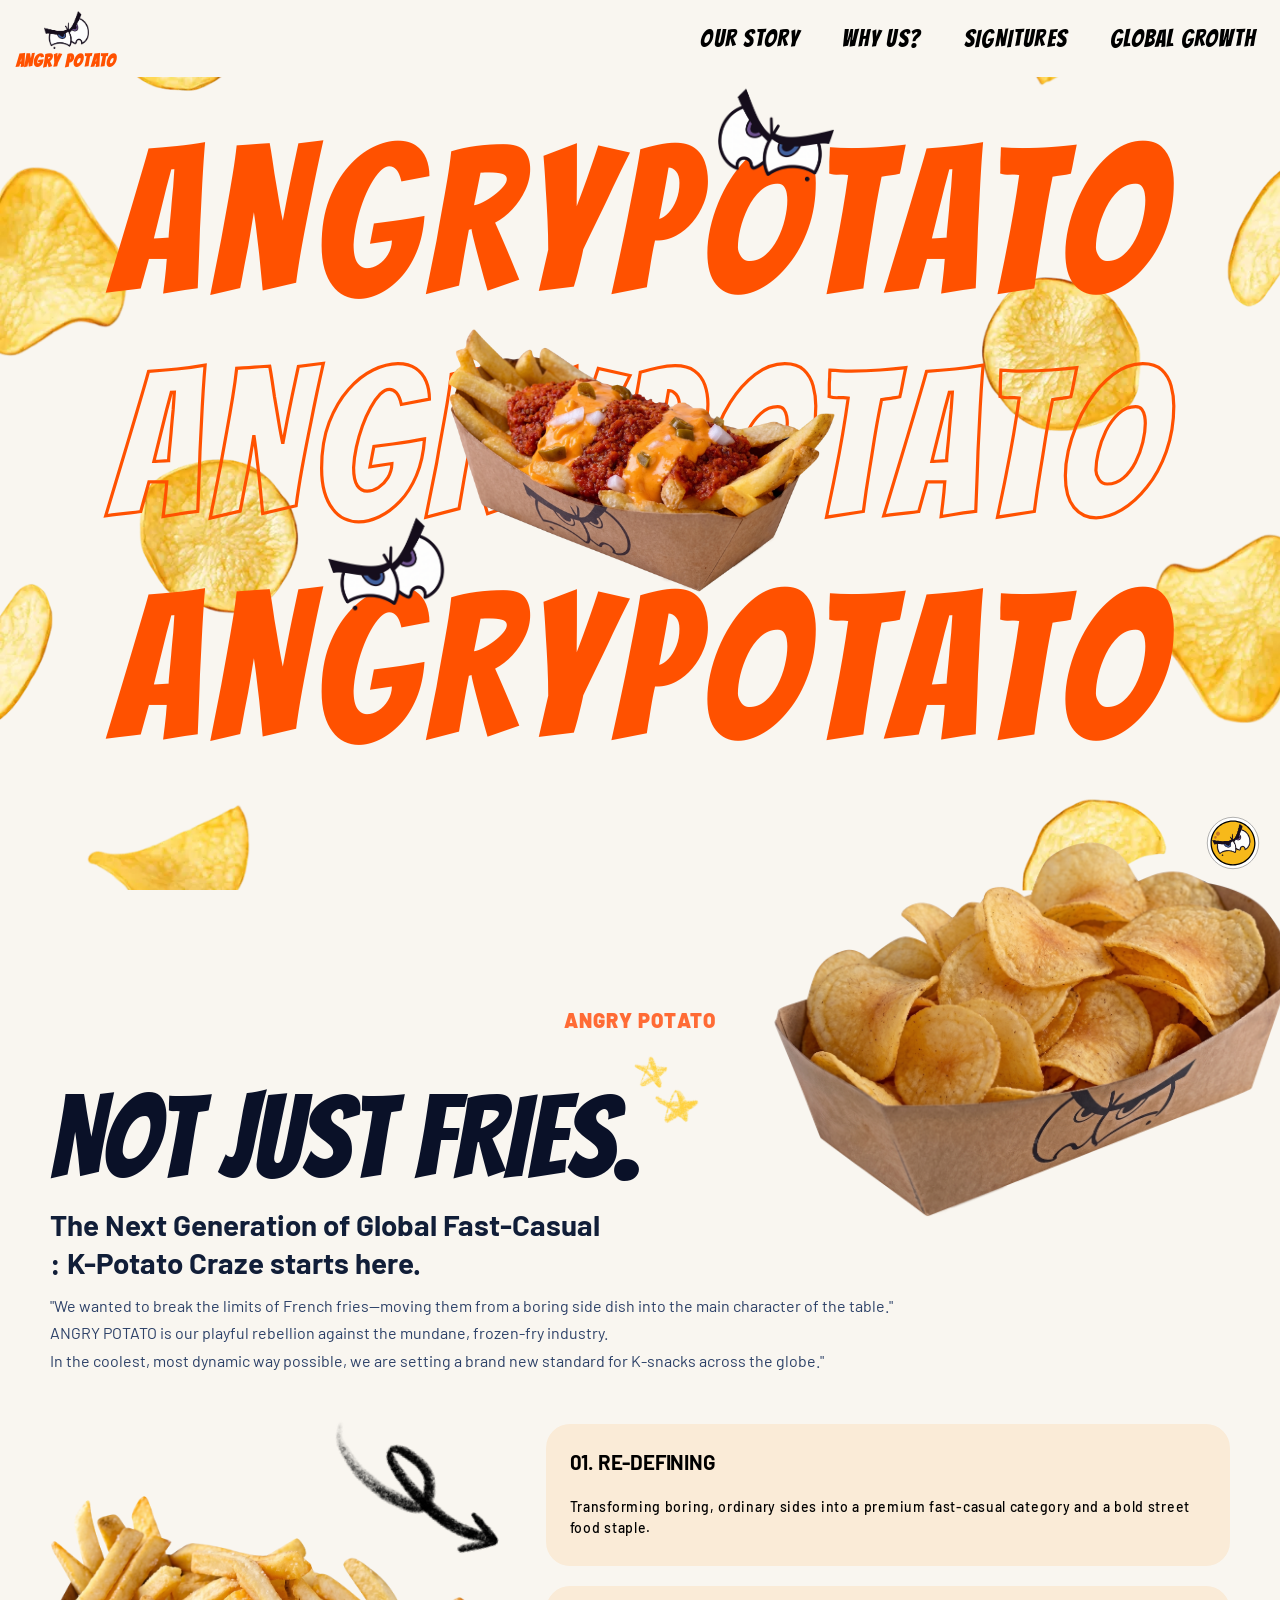
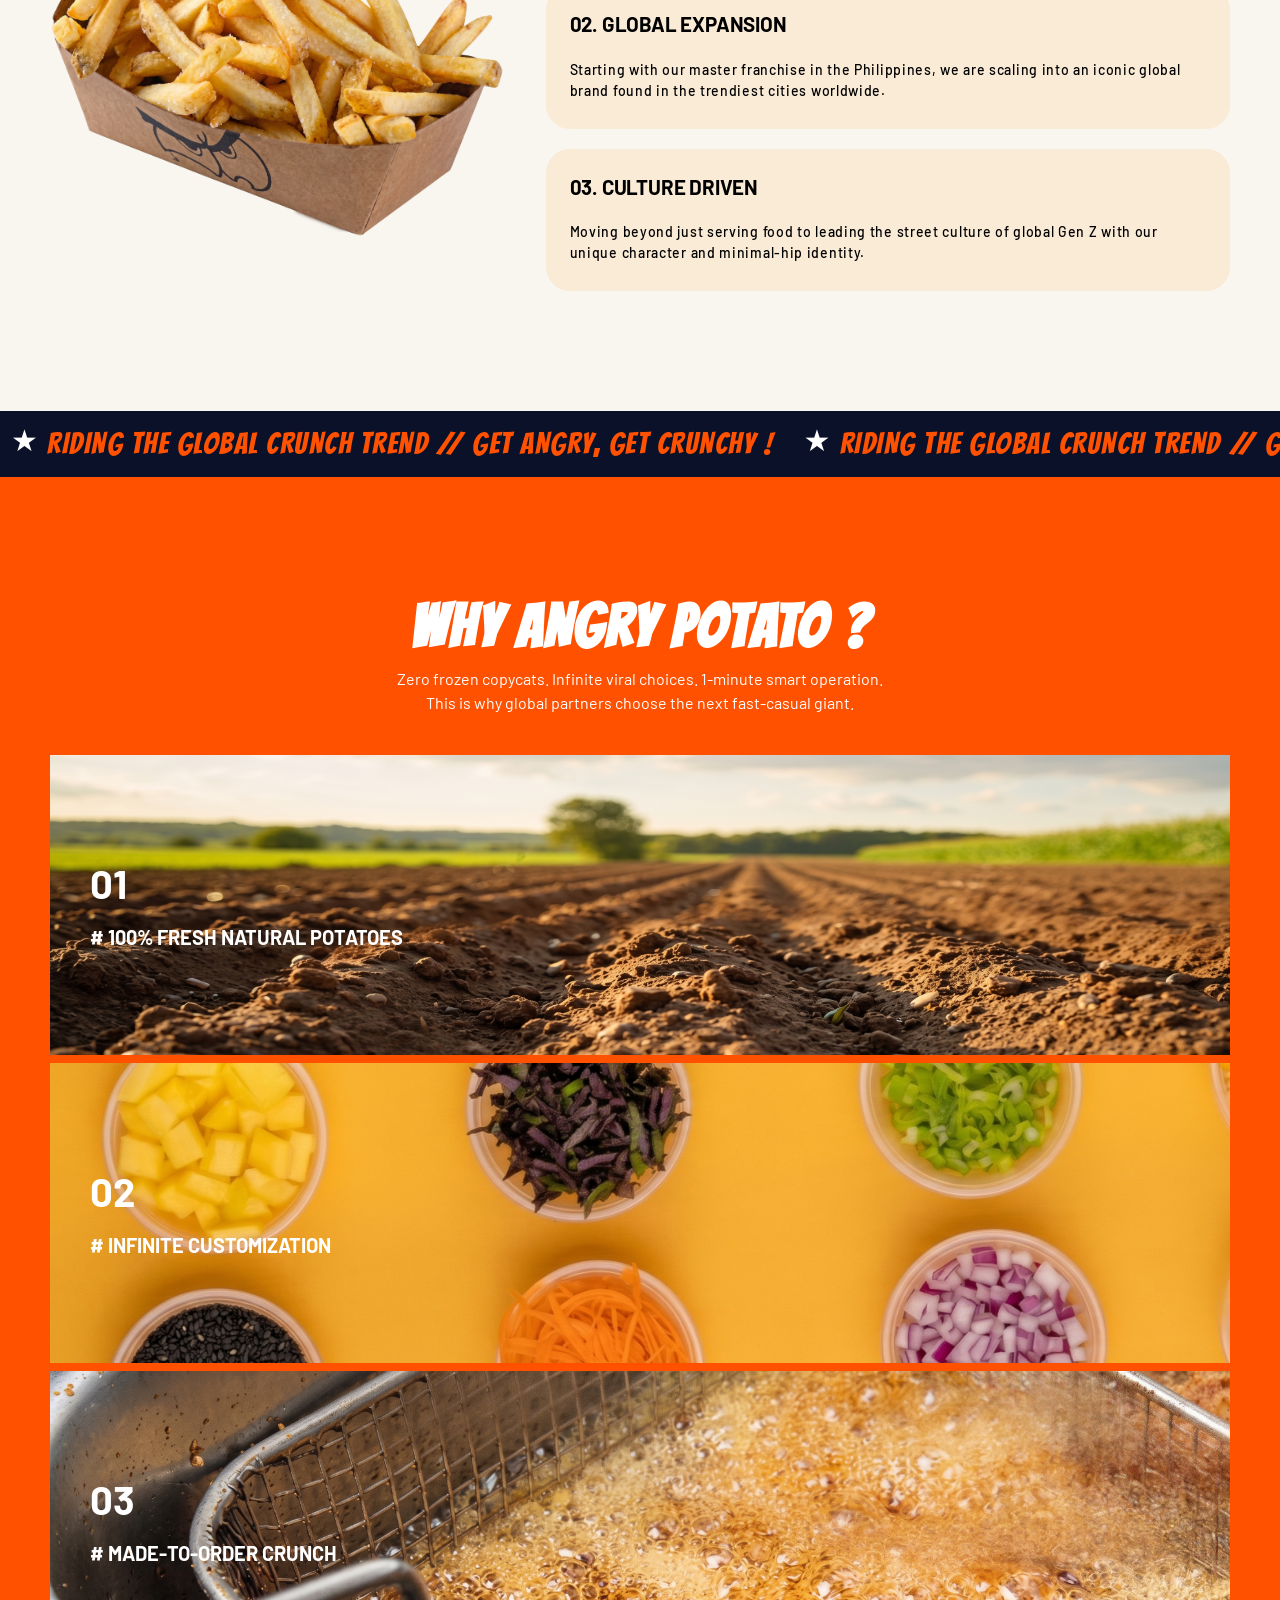
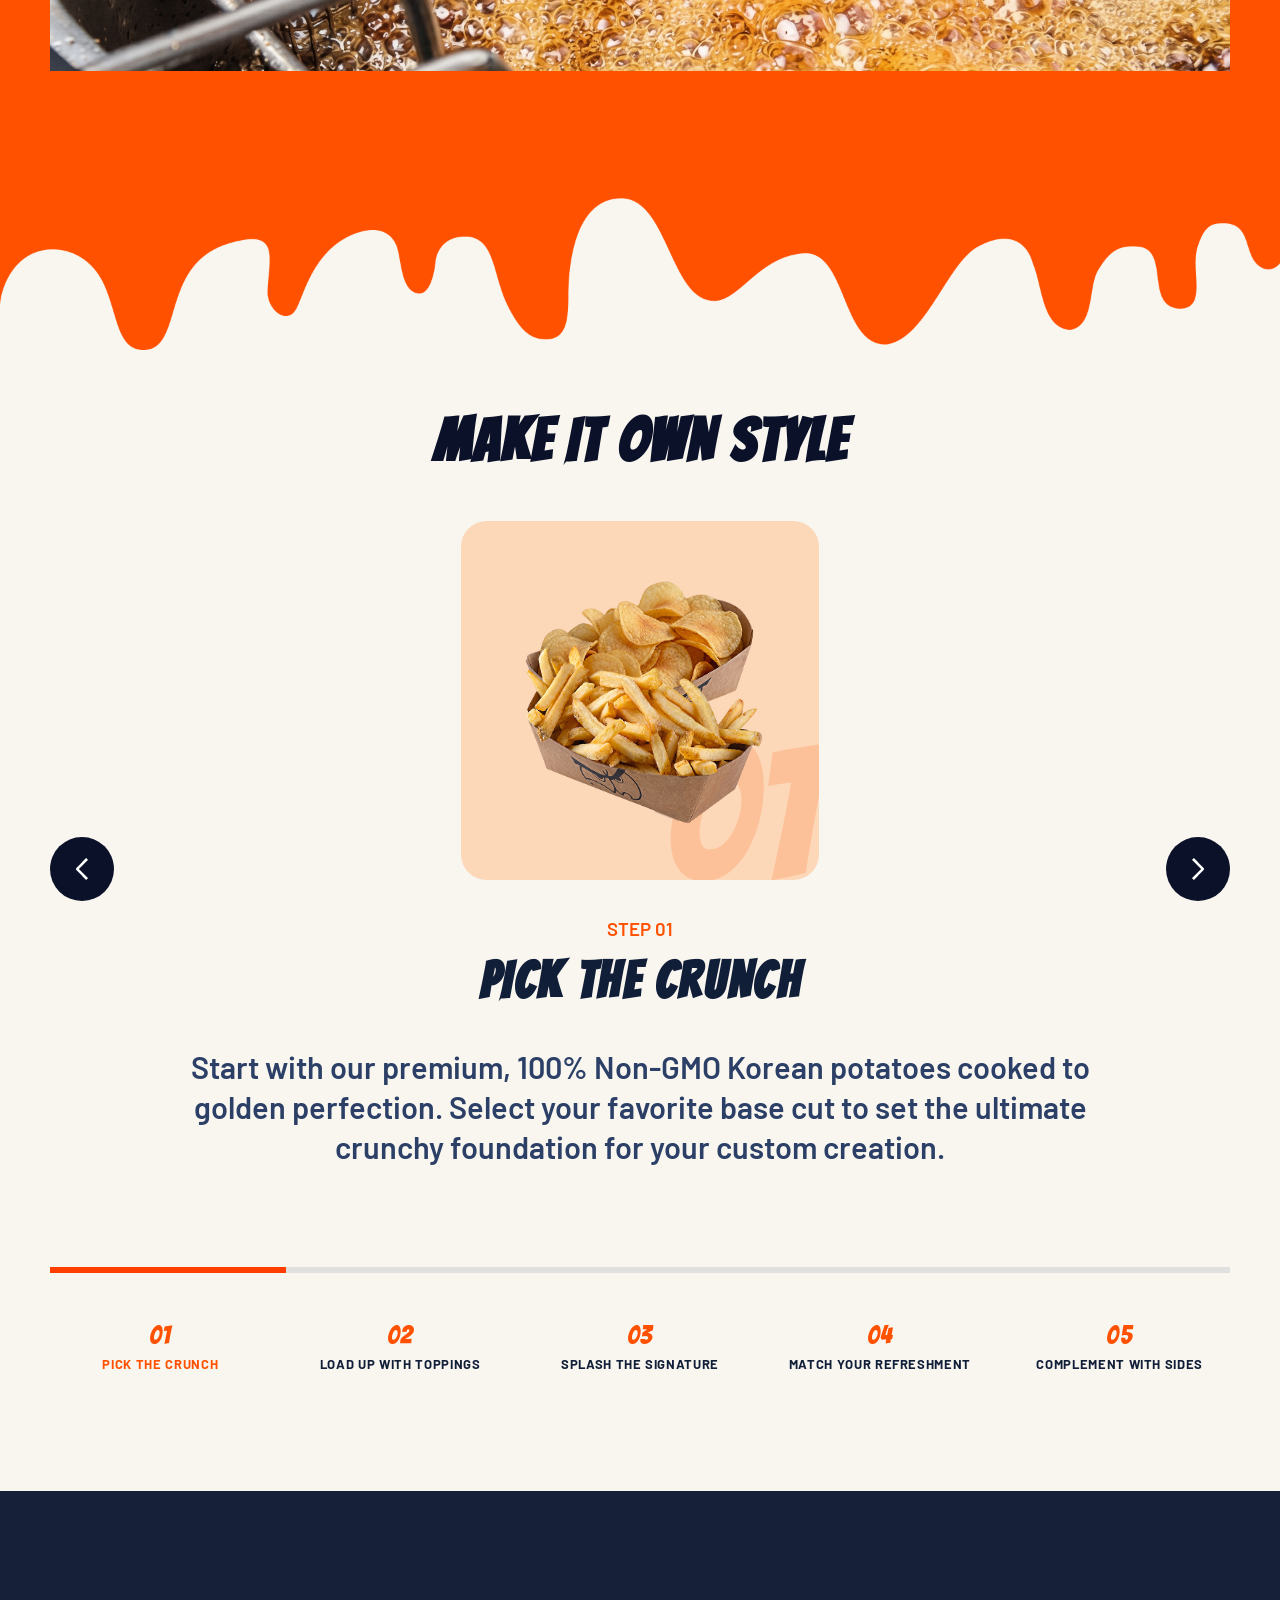
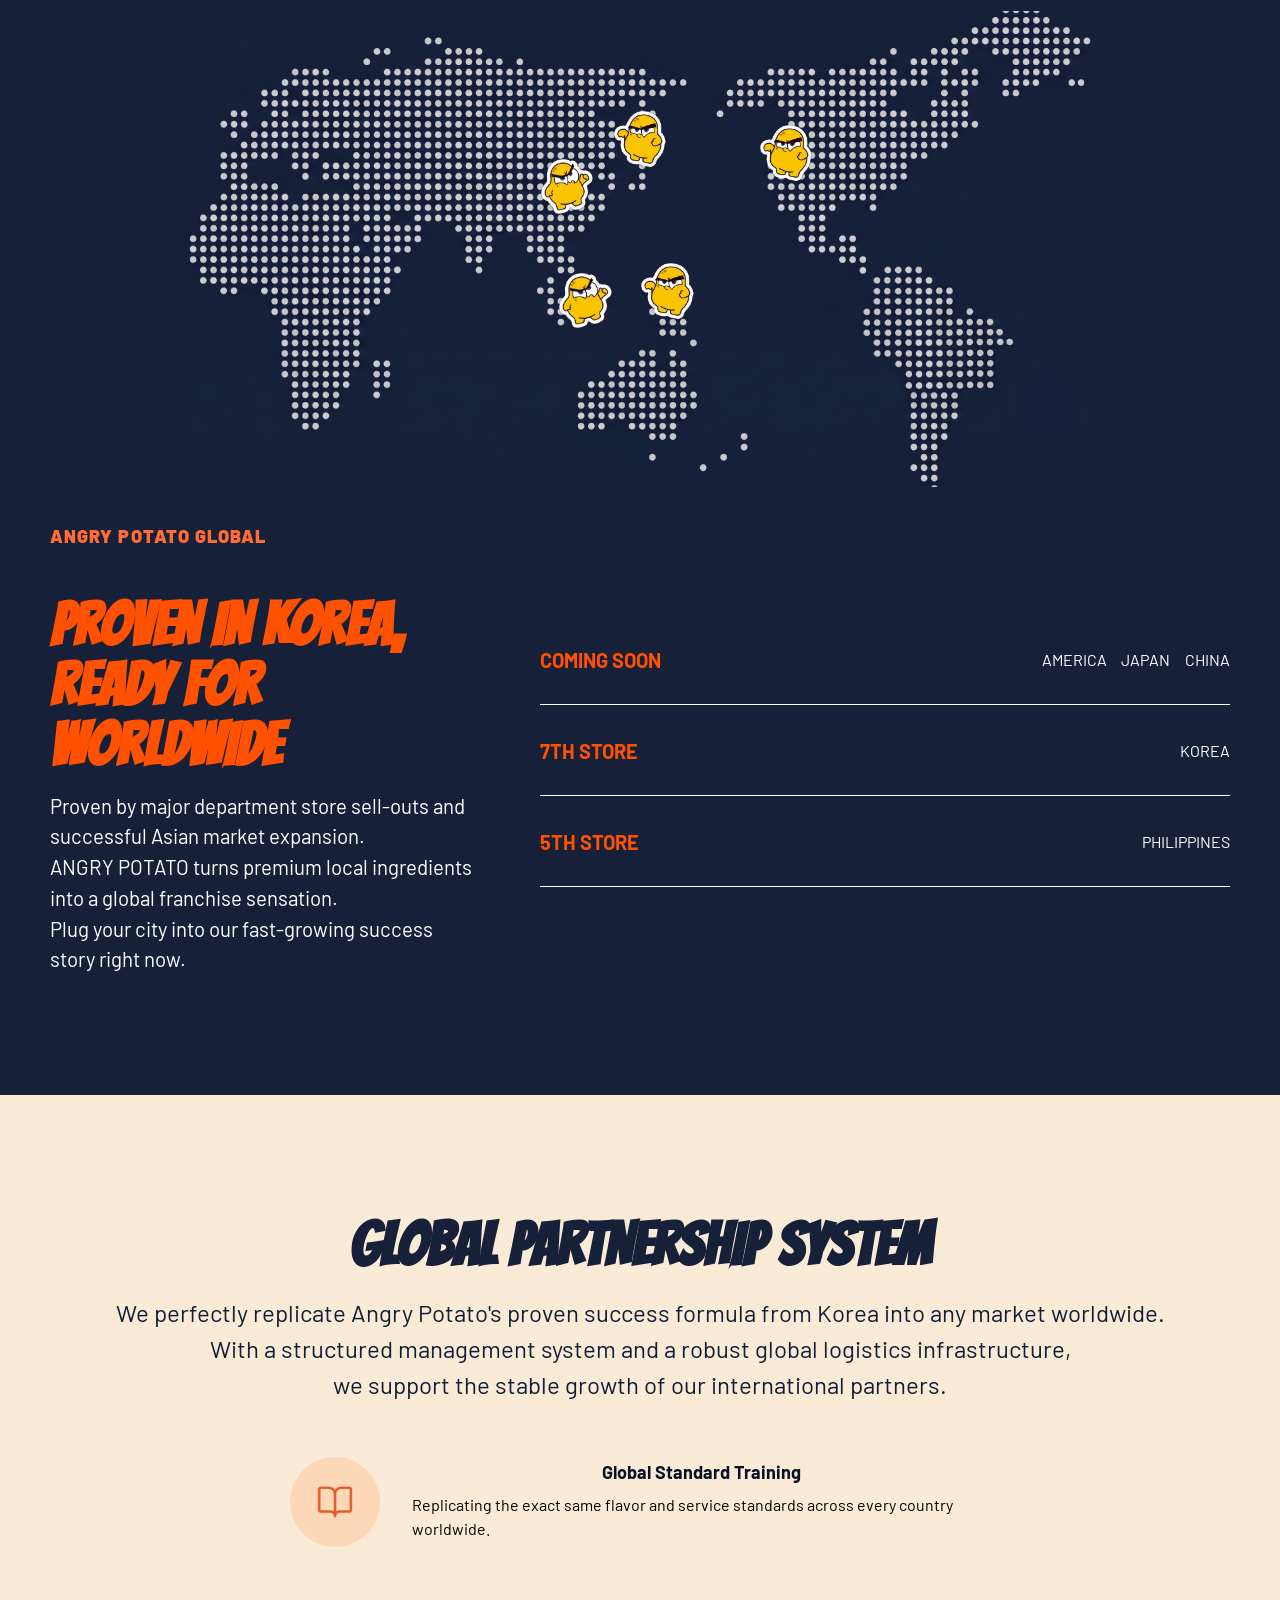
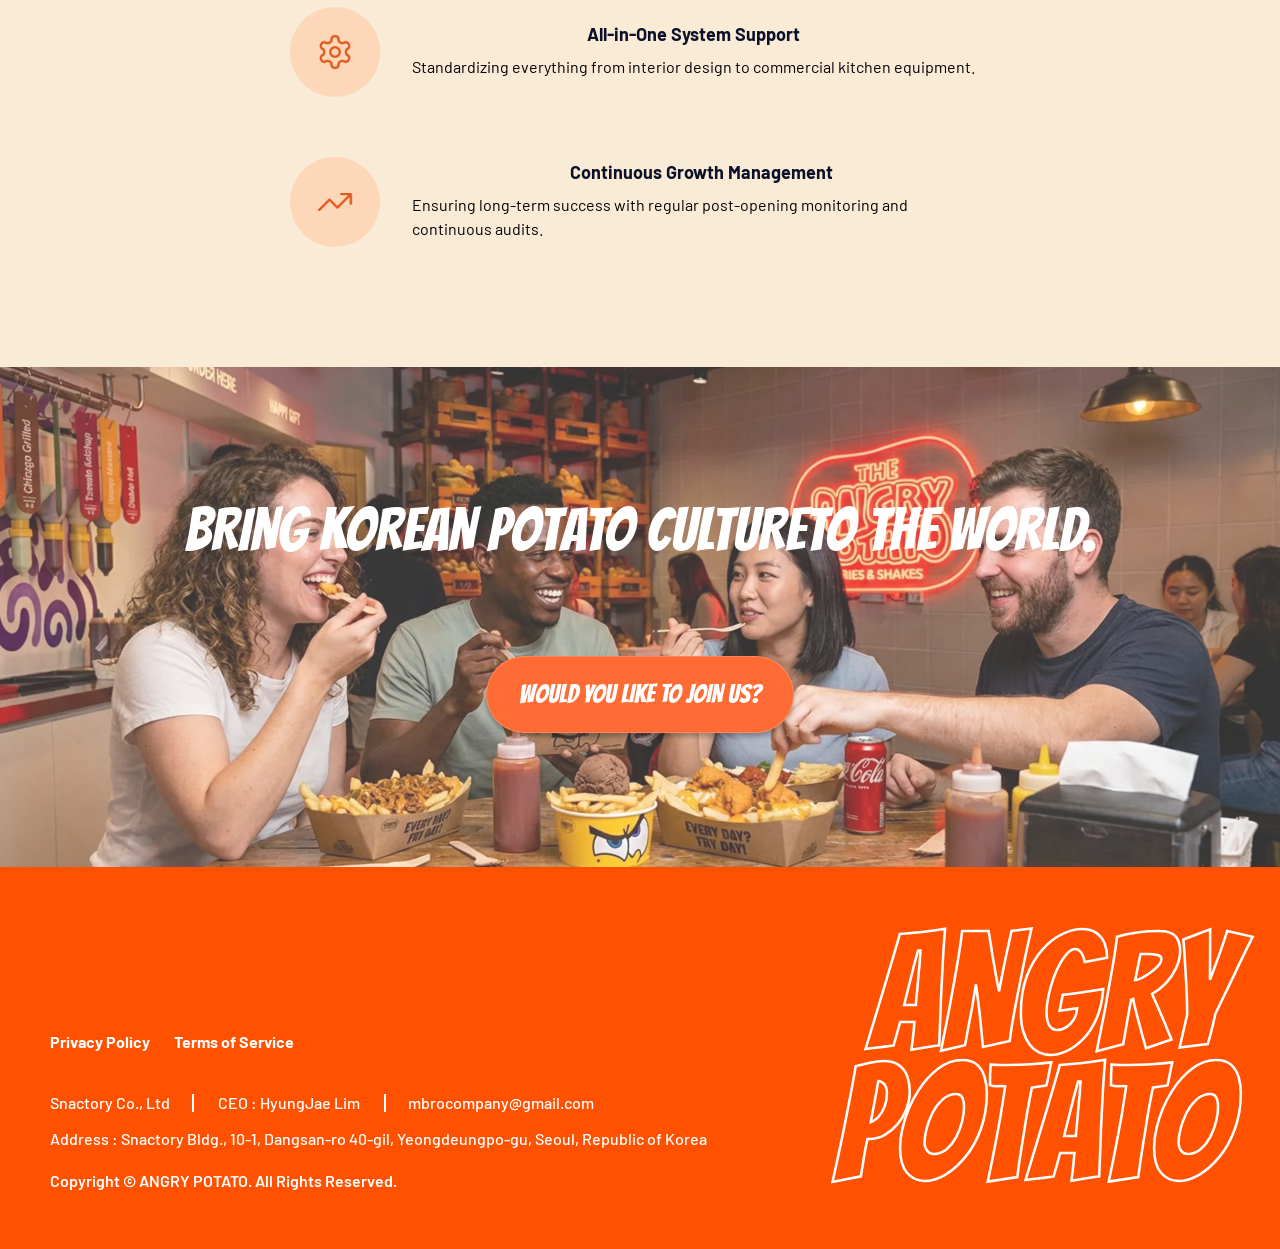
==== angrypotato/index.html @ 1f15897f "Add files via upload" ====
<!DOCTYPE html>
<html lang="ko">
<head>
    <meta charset="UTF-8">
    <meta name="viewport" content="width=device-width, initial-scale=1.0">
    <title>angry potato </title>

    <link rel="stylesheet" href="../css/default.css">

    <link rel="preconnect" href="https://fonts.googleapis.com">
    <link rel="preconnect" href="https://fonts.gstatic.com" crossorigin>
    <link href="https://fonts.googleapis.com/css2?family=Bangers&family=Jost:ital,wght@0,100..900;1,100..900&display=swap" rel="stylesheet">
    <link href="https://fonts.googleapis.com/css2?family=Bangers&family=Barlow:ital,wght@0,100;0,200;0,300;0,400;0,500;0,600;0,700;0,800;0,900;1,100;1,200;1,300;1,400;1,500;1,600;1,700;1,800;1,900&family=Jost:ital,wght@0,900;1,900&display=swap" rel="stylesheet">

    <link rel="stylesheet" href="https://cdn.jsdelivr.net/npm/swiper@11/swiper-bundle.min.css"
/>

    <link rel="stylesheet" href="css/main.css">
</head>

<script src="https://cdn.jsdelivr.net/npm/swiper@11/swiper-bundle.min.js"></script>

<body>
    <div id="wrap">
        <!-- header -->
        <header>
            <div class="h-in">
                <h1 class="logo">
                    <a href="index.html">
                        <img src="img/logo02.png" alt="">
                        <span class="logo-txt">ANGRY POTATO</span>
                    </a>
                </h1>
                <ul class="gnb-menu">
                    <li class="active"><a href="#story">OUR STORY</a></li>
                    <li class="active"><a href="#corevalue">WHY US?</a></li>
                    <li class="active"><a href="#signature">SIGNITURES</a></li>
                    <li class="active"><a href="#global">GLOBAL GROWTH</a></li>
                </ul>
            </div>
        </header>

        <main>
            <nav class="mo-nav">
                <ul class="menu-wrap">
                    <li class="active"><a href="#story">OUR STORY</a></li>
                    <li class="active"><a href="#corevalue">WHY US?</a></li>
                    <li class="active"><a href="#signature">SIGNATURES</a></li>
                    <li class="active"><a href="#global">GLOBAL GROWTH</a></li>
                </ul>
            </nav> 
            
           <div class="sec-wrap">
                <!-- hero-sec -->
                <section class="hero-sec">
                    <div class="inner">
                        <div class="hero-txt">
                            <p>ANGRY<br class="mo-br">POTATO</p>
                            <p class="outline">ANGRY<br class="mo-br">POTATO</p>
                            <p>ANGRY<br class="mo-br">POTATO</p>
                            <img class="hero-img" src="img/hero-img.png" alt="">
                            <img class="caractor01" src="img/logo02.png" alt="">
                            <img class="caractor02" src="img/logo02.png" alt="">
                        </div>                
                        <img class="brand-chips" src="img/brandsec-chips.png" alt="">
                    </div>
                    <img class="hero-bg01" src="img/hero_bg01.png.webp" alt="">
                    <img class="hero-bg02" src="img/hero_bg01.png.webp" alt="">
                </section>

                <!-- brand-sec -->
                <section class="brand-sec" id="story">
                    <div class="inner">
                        <span class="brand-label">ANGRY POTATO</span>
                        <div class="brand-wrap">
                            <!-- 왼쪽 콘텐츠 -->
                            <div class="brand-content">
                                <div class="tit-content">
                                    <h2 class="brand-title">
                                    NOT JUST FRIES.
                                    </h2>
                                    <img class="brand-star" src="img/sticker_star.webp" alt="">
                                </div>
                                <p class="brand-sub-title">
                                    The Next Generation of Global Fast-Casual<br>: K-Potato Craze starts here.
                                </p>
                                <p class="brand-desc">
                                    "We wanted to break the limits of French fries—moving them from a boring side dish into the main character of the table."<br>ANGRY POTATO is our playful rebellion against the mundane, frozen-fry industry.<br>In the coolest, most dynamic way possible, we are setting a brand new standard for K-snacks across the globe."
                                </p>
                            </div>
                            <!-- 오른쪽 콘텐츠 -->
                            <ul class="brand-list">
                                <li class="brand-item">
                                    <h3>01. RE-DEFINING</h3>
                                    <p>
                                        Transforming boring, ordinary sides into a premium fast-casual category and a bold street food staple.
                                    </p>
                                </li>
                                <li class="brand-item">
                                    <h3>02. GLOBAL EXPANSION</h3>
                                    <p>
                                        Starting with our master franchise in the Philippines, we are scaling into an iconic global brand found in the trendiest cities worldwide.
                                    </p>
                                </li>
                                <li class="brand-item">
                                    <h3>03. CULTURE DRIVEN</h3>
                                    <p>
                                        Moving beyond just serving food to leading the street culture of global Gen Z with our unique character and minimal-hip identity.
                                    </p>
                                </li>
                            </ul>
                            <img class="brand-fries" src="img/brandsec-fries.png" alt="">
                        </div>
                        <img class="brand-arrow" src="img/sticker_arrow.webp" alt="">
                    </div>
                </section>
            </div>

            <!-- rolling-banner -->
            <div class="rolling-banner">
                        <div class="rolling-track">
                            <div class="rolling-item">
                                <div>
                                    <span class="star-icon">★</span>
                                    <span>RIDING THE GLOBAL CRUNCH TREND</span>
                                    <span>//</span>
                                    <span>GET ANGRY, GET CRUNCHY !</span>
                                </div>
                                <div>
                                    <span class="star-icon">★</span>
                                    <span>RIDING THE GLOBAL CRUNCH TREND</span>
                                    <span>//</span>
                                    <span>GET ANGRY, GET CRUNCHY !</span>
                                </div>
                                <div>
                                    <span class="star-icon">★</span>
                                    <span>RIDING THE GLOBAL CRUNCH TREND</span>
                                    <span>//</span>
                                    <span>GET ANGRY, GET CRUNCHY !</span>
                                </div>
                            </div>
                            <div class="rolling-item">
                                <div>
                                    <span class="star-icon">★</span>
                                    <span>RIDING THE GLOBAL CRUNCH TREND</span>
                                    <span>//</span>
                                    <span>GET ANGRY, GET CRUNCHY !</span>
                                </div>
                                <div>
                                    <span class="star-icon">★</span>
                                    <span>RIDING THE GLOBAL CRUNCH TREND</span>
                                    <span>//</span>
                                    <span>GET ANGRY, GET CRUNCHY !</span>
                                </div>
                                <div>
                                    <span class="star-icon">★</span>
                                    <span>RIDING THE GLOBAL CRUNCH TREND</span>
                                    <span>//</span>
                                    <span>GET ANGRY, GET CRUNCHY !</span>
                                </div>
                            </div>
                        </div>
            </div>
            
            <!-- corevalue-sec -->
            <section class="corevalue-sec" id="corevalue">
                <div class="inner">
                    <div class="heading">
                        <h2>WHY ANGRY POTATO ?</h2>
                        <p>
                            Zero frozen copycats. Infinite viral choices. 1-minute smart operation.<br>This is why global partners choose the next fast-casual giant.
                        </p>
                    </div>
                    <div class="corevalue-list">
                        <div class="corevalue-content">
                            <div class="card-tit">
                                <strong>01</strong>
                                <h3># 100% FRESH NATURAL POTATOES</h3>
                            </div>
                            <div class="card-in">
                                <p>
                                    100% premium, fresh Korean potatoes from trusted farms.<br>Strict contract farming system ensures stable global logistics.<br>Unmatched natural quality that factory-made frozen fries can never replicate.
                                </p>
                            </div>
                        </div>
                        <div class="corevalue-content">
                            <div class="card-tit">
                                <strong>02</strong>
                                <h3># INFINITE CUSTOMIZATION</h3>
                            </div>
                            <div class="card-in">
                                <p>
                                    9 signature self-refill sauces and diverse street toppings.<br>Empowering global Gen Z to curate their very own potato dish.<br>A playful system that effortlessly drives high-profit viral trends.
                                </p>
                            </div>
                        </div>
                        <div class="corevalue-content">
                            <div class="card-tit">
                                <strong>03</strong>
                                <h3># MADE-TO-ORDER CRUNCH</h3>
                            </div>
                            <div class="card-in">
                                <p>
                                    Zero pre-made soggy batches; fried immediately upon every order.<br>Serving the ultimate, crispy crunch to customers every single time.<br>Smart 3-step system allows anyone to serve flawlessly within 1 minute.
                                </p>
                            </div>
                        </div>
                    </div>
                </div>
            </section>
            
            <!-- signature-sec -->
            <section class="signature-sec" id="signature">
                <img class="sec-deco" src="img/core-sec-deco.png" alt="">
                <div class="inner">
                    <div class="heading">
                        <h2>MAKE IT OWN STYLE</h2>
                    </div>
                    <div class="signature-slider">
                        <!-- 이전 버튼 -->
                        <button class="slide-btn prev" aria-label="이전 슬라이드">
                            <img src="img/arrow-prev.png" alt="">
                        </button>

                        <!-- 슬라이드 -->
                        <div class="swiper signatureSwiper">
                            <div class="swiper-wrapper">

                                <!-- Slide 01 -->
                                <article class="swiper-slide slide-item">
                                    <div class="slide-img-box">
                                        <span class="bg-num">01</span>
                                        <img src="img/step01.png" alt="Pick the Crunch">
                                    </div>
                                    <div class="slide-content">
                                        <span class="step">STEP 01</span>
                                        <h3>PICK THE CRUNCH</h3>
                                        <p>
                                            Start with our premium, 100% Non-GMO Korean potatoes cooked to golden perfection. Select your favorite base cut to set the ultimate crunchy foundation for your custom creation.
                                        </p>
                                    </div>
                                </article>

                                <!-- Slide 02 -->
                                <article class="swiper-slide slide-item">
                                    <div class="slide-img-box">
                                        <span class="bg-num">02</span>
                                        <img src="img/step02.png" alt="Load Up With Toppings">
                                    </div>
                                    <div class="slide-content">
                                        <span class="step">STEP 02</span>
                                        <h3>LOAD UP WITH TOPPINGS</h3>
                                        <p>
                                            Pile it high and make it loud. Upgrade your texture with a diverse array of premium toppings, from crispy bacon bits to savory melted cheese, tailored entirely to your taste.
                                        </p>
                                    </div>
                                </article>

                                <!-- Slide 03 -->
                                <article class="swiper-slide slide-item">
                                    <div class="slide-img-box">
                                        <span class="bg-num">03</span>
                                        <img src="img/step03.png" alt="Splash The Signature">
                                    </div>
                                    <div class="slide-content">
                                        <span class="step">STEP 03</span>
                                        <h3>SPLASH THE SIGNATURE</h3>
                                        <p>
                                            Drizzle or drench with our 9 signature sauces that define the true K-snack craze. From fiery chili to creamy garlic, lock in the bold flavor profile that keeps customers coming back.
                                        </p>
                                    </div>
                                </article>

                                <!-- Slide 04 -->
                                <article class="swiper-slide slide-item">
                                    <div class="slide-img-box">
                                        <span class="bg-num">04</span>
                                        <img src="img/step04.png" alt="Match Your Refreshment">
                                    </div>
                                    <div class="slide-content">
                                        <span class="step">STEP 04</span>
                                        <h3>MATCH YOUR REFRESHMENT</h3>
                                        <p>
                                            Balance the bold, savory crunch with the perfect beverage pairing. Choose from our refreshing local-infused craft sodas and premium iced teas
                                            designed to cleanse the palate.
                                        </p>
                                    </div>
                                </article>

                                <!-- Slide 05 -->
                                <article class="swiper-slide slide-item">
                                    <div class="slide-img-box">
                                        <span class="bg-num">05</span>
                                        <img src="img/step05.png" alt="Complement With Sides">
                                    </div>
                                    <div class="slide-content">
                                        <span class="step">STEP 05</span>
                                        <h3>COMPLEMENT WITH SIDES</h3>
                                        <p>
                                            Complete the ultimate fast-casual meal experience. Add a side of our street-style finger foods to craft a perfectly rounded combo that maximizes satisfaction and flavor.
                                        </p>
                                    </div>
                                </article>
                            </div>
                        </div>

                        <!-- 다음 버튼 -->
                        <button class="slide-btn next" aria-label="다음 슬라이드">
                            <img src="img/arrow-next.png" alt="">
                        </button>
                    </div>

                    <!-- 회색 라인 + 움직이는 주황색 바 -->
                    <div class="step-progress">
                        <span class="step-indicator"></span>
                    </div>

                    <!-- Step List -->
                    <ol class="step-list">
                        <li>
                            <span class="step-num">01</span>
                            <span class="step-title">PICK THE CRUNCH</span>
                        </li>
                        <li>
                            <span class="step-num">02</span>
                            <span class="step-title">LOAD UP WITH TOPPINGS</span>
                        </li>
                        <li>
                            <span class="step-num">03</span>
                            <span class="step-title">SPLASH THE SIGNATURE</span>
                        </li>
                        <li>
                            <span class="step-num">04</span>
                            <span class="step-title">MATCH YOUR REFRESHMENT</span>
                        </li>
                        <li>
                            <span class="step-num">05</span>
                            <span class="step-title">COMPLEMENT WITH SIDES</span>
                        </li>
                    </ol>
                </div>
            </section>

            <!-- global-sec -->
            <section class="global-sec" id="global">
                <div class="inner">
                    <div class="global-map">
                        <img src="img/map.png" alt="ANGRY POTATO Global Expansion Map" class="map-img">

                        <img src="img/caractor03.webp" alt="" class="map-character character01">
                        <img src="img/caractor03.webp" alt="" class="map-character character02">
                        <img src="img/caractor03.webp" alt="" class="map-character character03">
                        <img src="img/caractor02.webp" alt="" class="map-character character04">
                        <img src="img/caractor02.webp" alt="" class="map-character character05">
                    </div>

                    <div class="global-content">
                        <div class="heading">
                            <span class="label">ANGRY POTATO GLOBAL</span>
                            <h2>PROVEN IN KOREA,<br>READY FOR WORLDWIDE</h2>
                            <p>
                                Proven by major department store sell-outs and successful Asian market expansion.<br>
                                ANGRY POTATO turns premium local ingredients into a global franchise sensation.<br>
                                Plug your city into our fast-growing success story right now.
                            </p>
                        </div>
                        <ul class="status-list">
                            <li class="status-item">
                                <strong>COMING SOON</strong>
                                <div class="country-list">
                                    <span>AMERICA</span>
                                    <span>JAPAN</span>
                                    <span>CHINA</span>
                                </div>
                            </li>
                            <li class="status-item">
                                <strong>7TH STORE</strong>
                                <span class="country-list">KOREA</span>
                            </li>
                            <li class="status-item">
                                <strong>5TH STORE</strong>
                                <span class="country-list">PHILIPPINES</span>
                            </li>
                        </ul>
                    </div>
                </div>
            </section>

            <!-- partnership-sec -->
            <section class="partnership-sec" id="partnership">
                <div class="inner">
                    <div class="heading">
                        <h2>GLOBAL PARTNERSHIP SYSTEM</h2>
                        <p>
                            We perfectly replicate Angry Potato's proven success formula from Korea into any market worldwide.<br>
                            With a structured management system and a robust global logistics infrastructure,<br>
                            we support the stable growth of our international partners.
                        </p>
                    </div>
                    <div class="partnership-list">
                        <div class="partnership-item">
                            <div class="icon-box">
                                <img src="img/icon_standard.png" alt="">
                            </div>
                            <div class="item-content">
                                <h3>Global Standard Training</h3>
                                <p>
                                    Replicating the exact same flavor and service standards<br>
                                    across every country worldwide.
                                </p>
                            </div>
                        </div>
                        <div class="partnership-item">
                            <div class="icon-box">
                                <img src="img/icon_system.png" alt="">
                            </div>
                            <div class="item-content">
                                <h3>All-in-One System Support</h3>
                                <p>
                                    Standardizing everything from interior design to<br>
                                    commercial kitchen equipment.
                                </p>
                            </div>
                        </div>
                        <div class="partnership-item">
                            <div class="icon-box">
                                <img src="img/icon_growth.png" alt="">
                            </div>
                            <div class="item-content">
                                <h3>Continuous Growth Management</h3>
                                <p>
                                    Ensuring long-term success with regular post-opening<br>
                                    monitoring and continuous audits.
                                </p>
                            </div>
                        </div>

                    </div>

                </div>
            </section>

            <!-- cta-sec -->
            <section class="cta-sec" id="cta">
                <div class="inner">
                    <h2>BRING KOREAN POTATO CULTURE<br>TO THE WORLD.</h2>
                    <a href="#contact" class="cta-btn">
                        WOULD YOU LIKE TO JOIN US?
                    </a>
                </div>
            </section>

            <script>
                const menuItems = document.querySelectorAll(".gnb-menu li, .menu-wrap li");
                const sections = document.querySelectorAll("#story, #corevalue, #signature, #global");

                window.addEventListener("scroll", () => {

                    const scrollY = window.scrollY;
                    const headerHeight = document.querySelector("header").offsetHeight;

                    let currentId = "";

                    sections.forEach((section) => {

                        if (scrollY >= section.offsetTop - headerHeight - 20) {
                            currentId = section.id;
                        }

                    });

                    menuItems.forEach((item) => {

                        item.classList.remove("active");

                        const link = item.querySelector("a");

                        if (link.getAttribute("href") === "#" + currentId) {
                            item.classList.add("active");
                        }

                    });

                });


                const menuWrap = document.querySelector(".menu-wrap");

                function toggleMobileMenu() {

                    // 500px 초과면 항상 숨김
                    if (window.innerWidth > 500) {
                        menuWrap.classList.remove("show");
                        return;
                    }

                    // 500px 이하에서 스크롤 시 표시
                    if (window.scrollY > 10) {
                        menuWrap.classList.add("show");
                    } else {
                        menuWrap.classList.remove("show");
                    }

                }

                // 스크롤
                window.addEventListener("scroll", toggleMobileMenu);

                // 리사이즈
                window.addEventListener("resize", toggleMobileMenu);

                // 처음 로드될 때도 실행
                toggleMobileMenu();

                window.addEventListener("resize", () => {

                    if (window.innerWidth > 500) {
                        menuWrap.classList.remove("show");
                    }

                });


                const list = document.querySelector('.corevalue-list');
                const cards = document.querySelectorAll('.corevalue-content');

                function isMobile() {
                    return window.innerWidth <= 767;
                }

                // =====================
                // PC 카드 열기
                // =====================
                function openCard(card) {

                    cards.forEach(item => {
                        item.classList.remove('active', 'hide');
                    });

                    card.classList.add('active');

                    cards.forEach(item => {
                        if (item !== card) {
                            item.classList.add('hide');
                        }
                    });
                }

                // =====================
                // PC Hover
                // =====================
                cards.forEach(card => {

                    card.addEventListener('mouseenter', () => {

                        if (isMobile()) return;

                        openCard(card);

                    });

                });

                // =====================
                // PC Hover 해제
                // =====================
                list.addEventListener('mouseleave', () => {

                    if (isMobile()) return;

                    cards.forEach(card => {
                        card.classList.remove('active', 'hide');
                    });

                });

                // =====================
                // Mobile Scroll Animation
                // =====================
                const observer = new IntersectionObserver((entries) => {

                    if (!isMobile()) return;

                    entries.forEach(entry => {

                        entry.target.classList.toggle(
                            'show',
                            entry.isIntersecting
                        );

                    });

                }, { 
                    threshold: 0.4
                });

                cards.forEach(card => observer.observe(card));

                // =====================
                // Resize
                // =====================
                window.addEventListener('resize', () => {

                    cards.forEach(card => {

                        card.classList.remove(
                            'active',
                            'hide',
                            'show'
                        );

                    });

                });

                

                const stepItems = document.querySelectorAll('.step-list li');
                const indicator = document.querySelector('.step-indicator');

                const swiper = new Swiper('.signatureSwiper', {
                    slidesPerView: 1,
                    spaceBetween: 0,

                    navigation: {
                        nextEl: '.next',
                        prevEl: '.prev',
                    },

                    on: {
                        init() {
                            stepItems[0].classList.add('active');
                        },

                        slideChange() {
                            // active 변경
                            stepItems.forEach(item => item.classList.remove('active'));
                            stepItems[this.activeIndex].classList.add('active');

                            // 인디케이터 이동
                            indicator.style.transform =
                                `translateX(${this.activeIndex * 100}%)`;
                        }
                    }
                });

                stepItems.forEach((item, index) => {
                    item.addEventListener('click', () => {
                        swiper.slideTo(index);
                    });
                });



                const partnershipItems = document.querySelectorAll(".partnership-item");
                const partnershipObserver = new IntersectionObserver((entries) => {
                    entries.forEach((entry) => {
                        if (entry.isIntersecting) {
                            entry.target.classList.add("show");
                        }
                    });
                }, {
                    threshold: 0.2
                });

                partnershipItems.forEach((item) => {
                    partnershipObserver.observe(item);
                });

            </script>
        </main>
       
        <footer id="footer">
            <div class="inner f-in">
                <div class="footer-info">
                    <ul class="footer-link">
                        <li><a href="#">Privacy Policy</a></li>
                        <li><a href="#">Terms of Service</a></li>
                    </ul>
                    <address class="footer-ceo">
                        <span>Snactory Co., Ltd</span>
                        <div class="ceo-wrap">
                            <span>CEO : HyungJae Lim</span>
                            <a href="mailto:mbrocompany@gmail.com">mbrocompany@gmail.com</a>
                        </div>
                    </address>
                    <p class="footer-address">
                        Address : Snactory Bldg., 10-1, Dangsan-ro 40-gil, Yeongdeungpo-gu, Seoul, Republic of Korea
                    </p>
                    <p class="copyright">
                        Copyright &copy; ANGRY POTATO. All Rights Reserved.
                    </p>
                </div>
                <div class="footer-logo" aria-hidden="true">
                    <span>ANGRY</span>
                    <span>POTATO</span>
                    <img src="img/logo.webp" alt="">
                </div>
            </div>
        </footer>

        <!-- chatbot -->
        <div class="chatbot">

            <!-- Floating Button -->
            <button class="chatbot-btn" type="button" aria-label="챗봇 열기">
                <img class="chatbot-icon icon-default" src="img/icon-logo-default.svg" alt="">
                <img class="chatbot-icon icon-hover" src="img/icon-logo-hover.svg" alt="" aria-hidden="true">
            </button>

            <!-- Widget -->
            <div class="chatbot-widget">
                <img src="img/chatbot01.png" alt="ANGRY POTATO 챗봇">
            </div>

        </div>

        <script>
            const chatbot = document.querySelector('.chatbot');
            const button = document.querySelector('.chatbot-btn');

            button.addEventListener('click', () => {
                chatbot.classList.toggle('is-open');
            });
        </script>
    </div>
</body>
</html>
---- css/default.css ----
/* ============================================================
   reset.css
   Responsive Reset — Mobile / iOS / Android / Desktop
   ============================================================ */


/* ------------------------------------------------------------
   1. Box Sizing
   ------------------------------------------------------------ */
*,
*::before,
*::after {
  box-sizing: border-box;
}


/* ------------------------------------------------------------
   2. Reset Margin & Padding
   ------------------------------------------------------------ */
* {
  margin: 0;
  padding: 0;
}


/* ------------------------------------------------------------
   3. Root / HTML
   ------------------------------------------------------------ */
html {
  -webkit-text-size-adjust: 100%;
  text-size-adjust: 100%;
  /* scroll-behavior는 전역 설정 대신 필요한 곳에 개별 적용 권장 */
}


/* ------------------------------------------------------------
   4. Body
   ------------------------------------------------------------ */
body {
  min-height: 100dvh;
  line-height: 1.5;
  text-rendering: optimizeSpeed;
  -webkit-font-smoothing: antialiased;
  -moz-osx-font-smoothing: grayscale;
  overflow-x: hidden;
}

/* overflow-x 양쪽 차단 */
html {
  overflow-x: hidden;
}


/* ------------------------------------------------------------
   5. Typography
   ------------------------------------------------------------ */
h1, h2, h3, h4, h5, h6, p {
  overflow-wrap: break-word;
  word-break: keep-all; /* 한국어 줄바꿈 최적화 */
}


/* ------------------------------------------------------------
   6. Lists
   ------------------------------------------------------------ */
ul,
ol {
  list-style: none;
}


/* ------------------------------------------------------------
   7. Links
   ------------------------------------------------------------ */
a {
  color: inherit;
  text-decoration: none;
}


/* ------------------------------------------------------------
   8. Media
   ------------------------------------------------------------ */
img,
picture,
video,
canvas,
svg {
  display: block;
  max-width: 100%;
  vertical-align: middle; /* 인라인 이미지 하단 틈새 제거 */
}

/* 이미지 비율 유지 */
img {
  height: auto;
}


/* ------------------------------------------------------------
   9. Form Elements
   ------------------------------------------------------------ */
input,
button,
textarea,
select {
  font: inherit;
  color: inherit;
  background: none;
  border: none;
  padding: 0;
}

/* iOS 기본 스타일 제거 */
button,
input[type="button"],
input[type="submit"],
input[type="reset"],
input,
textarea,
select {
  appearance: none;
  -webkit-appearance: none;
  border-radius: 0;
}

/* 버튼 커서 */
button,
[type="button"],
[type="submit"],
[type="reset"],
[role="button"] {
  cursor: pointer;
}

/* Textarea */
textarea {
  resize: vertical;
}

/* Remove iOS input inner shadow */
input:not([type="range"]),
textarea {
  -webkit-appearance: none;
}


/* ------------------------------------------------------------
   10. Tables
   ------------------------------------------------------------ */
table {
  border-collapse: collapse;
  border-spacing: 0;
}


/* ------------------------------------------------------------
   11. Accessibility
   ------------------------------------------------------------ */
/* 포커스 링 — 완전 제거 대신 커스텀 유지 (접근성) */
:focus {
  outline: none;
}
:focus-visible {
  outline: 2px solid currentColor;
  outline-offset: 2px;
}

/* 스크린리더 전용 숨김 유틸 */
.sr-only {
  position: absolute;
  width: 1px;
  height: 1px;
  padding: 0;
  margin: -1px;
  overflow: hidden;
  clip: rect(0, 0, 0, 0);
  white-space: nowrap;
  border: 0;
}

/* 모션 감소 설정 대응 */
@media (prefers-reduced-motion: reduce) {
  *,
  *::before,
  *::after {
    animation-duration: 0.01ms !important;
    animation-iteration-count: 1 !important;
    transition-duration: 0.01ms !important;
    scroll-behavior: auto !important;
  }
}

/* hidden 속성 보장 */
[hidden] {
  display: none !important;
}


/* ------------------------------------------------------------
   12. Touch / Tap 최적화
   ------------------------------------------------------------ */
a,
button {
  -webkit-tap-highlight-color: transparent;
}

button,
a,
input,
select,
textarea {
  touch-action: manipulation;
}


/* ------------------------------------------------------------
   13. Inherit (선택적)
   ------------------------------------------------------------ */
/* 일부 브라우저에서 상속 누락 보완 */
fieldset {
  border: none;
}

legend {
  padding: 0;
}

/* hr 기본 스타일 초기화 */
hr {
  border: none;
  border-top: 1px solid currentColor;
  margin: 0;
}
---- angrypotato/css/main.css ----
/* 공통 css */
:root {
    --color-orange-200: #F9F6F0;
    --color-orange-300: #FAEBD7;
    --color-orange-400: #FCD7B8;
    --color-orange-500: #FDC199;
    --color-orange-600: #FFAA80;
    --color-orange-700: #FF6B35;
    --color-orange-800: #FF5100;
    --color-orange-900: #FF3E00;

    --color-navy-500: #2C4067;
    --color-navy-700: #111E38;
    --color-navy-800: #162038;
    --color-navy-900: #0A1128;

    --color-gray: #888888;
    --color-lightgray: #E0E0E0;

    --color-white: #FFFFFF;
    --color-black: #000000;

    --gradient-bg-start: rgba(255, 255, 255, 0);
    --gradient-bg-end: #F7F7F8;

    --gradient-bg-primary: linear-gradient(
        180deg,
        var(--gradient-bg-start) 0%,
        var(--gradient-bg-end) 100%
    );

    --color-red: #E20000;
    --color-yellow: #F9BA1B;
    --color-lightbrown: #C77521;

    --color-transparent-20: rgba(255, 255, 255, 0.2);
    --color-transparent-50: rgba(255, 255, 255, 0.5);
}

html {
    font-size: 100%;
}

body {
    font-family: "Bangers", system-ui;
    background-color : var(--color-orange-200);
    min-width: 360px;
}

.heading {
    display: flex;
    flex-direction: column;
    /* align-items: center; */
}

/* header */
header {
    position: fixed;
    width: 100%;
    padding: 0 clamp(10px,2.5vw,20px);
    background-color: var(--color-orange-200);
    top: 0;
    left: 0;
    z-index: 1000;
}
.inner {
    width: min(1800px, calc(100% - 120px));
    margin: 0 auto;
}

.h-in {
    display: flex;
    justify-content: space-between;
    align-items: center;
    width: 100%;
    height: 80px;
}
.logo {
    display: flex;
}
.logo > a {
    display: flex;
    flex-direction: column;
    justify-content: center;
    align-items: center;

    /* width: 108px; */
    width: clamp(72px, calc(60px + 2.5vw), 108px);
    height: 100%;
    padding: 0 5px;
}
.logo > a > img {
    width: 51px;
    height: 44px;
}
.logo-txt {
    display: block;
    white-space: nowrap;
    font-size: 1.125rem;
    line-height: 1;
    letter-spacing: 0.05em;
    color: var(--color-orange-800);
}
.gnb-menu {
    display: flex;
    /* justify-content: flex-end; */
    gap: 40px;
}
.gnb-menu li{
    display: flex;
}
.gnb-menu li > a {
    display: flex;
    flex-direction: column;
    justify-content: center;
    align-items: center;

    width: 100%;
    height: 100%;
    padding: 8px 6px;

    font-size: 26px;
    line-height: 1;
    letter-spacing: 0.05em;
    text-align: center;
}
.gnb-menu li a:hover {
    color: var(--color-orange-800);
    transition: 0.3s;
}

@media (max-width: 1440px) {
    .gnb-menu {
        gap: clamp(6px, calc(-5.33px + 3.15vw), 40px);
    }
    .gnb-menu li > a {
        font-size: clamp(15px, calc(11.33px + 1.02vw), 26px);
    }
}

@media (max-width: 1280px) {
    .h-in {
        height: clamp(60px, calc(53.33px + 1.85vw), 80px);
    }
    .gnb-menu li > a {
        padding: 6px 4px;
    }
}

@media (max-width: 767px) {
    .logo > a > img {
        width: 46px;
        height: 39px;
    }
    .logo-txt {
        font-size: 14px;
    }
    .gnb-menu li > a {
        font-size: 16px;
    }
}

@media (max-width: 500px) {
    .h-in {
        display: none;
    }
}


.mo-nav{
    display:none;
}

@media (max-width:500px){
    .mo-nav{
        display:block;
    }
}

.menu-wrap{
    position:fixed;

    top:20px;
    left:50%;
    transform:translate(-50%, -120%);

    width:90%;
    height: 50px;

    display:flex;
    justify-content:center;
    align-items:center;
    gap: clamp(10px, calc(-15.71px + 7.14vw), 20px);

    background:var(--color-white);
    border-radius:999px;

    box-shadow:0 10px 30px rgba(0,0,0,.12);

    opacity:0;
    visibility:hidden;

    transition:
        transform .35s ease,
        opacity .35s ease;

    z-index:9999;
}

.menu-wrap.show{
    opacity:1;
    visibility:visible;
    transform:translate(-50%, 0);
}

.menu-wrap li{
    /* flex: 1; */
    display:flex;
    justify-content:center;
    align-items:center;

    height: 100%;
}

.menu-wrap li a{
    display:flex;
    justify-content:center;
    align-items:center;

    width:100%;
    padding:4px 2px;

    font-size: clamp(13px, calc(7.64px + 1.67vw), 16px);
    line-height:1;
    text-align:center;
    /* white-space:nowrap; */
}

.menu-wrap li.active a{
    color:var(--color-orange-800);
}



.sec-wrap {
    position: relative;
}


/* hero-sec */
.hero-sec {
    position: relative;
    justify-content: center;
    width: 100%;
    padding: 120px 0;
    z-index: 1;
}
.hero-bg01,
.hero-bg02 {
    position: absolute;
    height:100%;
    z-index: 1;
}
.hero-bg01 {
    top: 0;
    left: 0;
    /* width: clamp(100px, 18.9vw, 363px); */
}
.hero-bg02 {
    top: 0;
    right: 0;
    transform: rotate(180deg);
    /* width: clamp(100px, 18.9vw, 363px); */
    
}
.hero-sec .inner {
    position: relative;
}
.hero-sec .inner .brand-chips {
    position: absolute;
    width: clamp(360px, 45vw, 700px);
    height: auto;

    right: -71px;
    top: 98%;
    transform: translateY(0%);

    z-index: 2;
}
.hero-txt {
    position: relative;
    display: flex;
    flex-direction: column;
    gap: 14px;
    z-index: 2;
}
.hero-txt p {
    font-size: clamp(50px, 16vw, 330px);
    line-height: 1;
    letter-spacing: 0.05em;
    text-align: center;
    white-space: nowrap;
    color: var(--color-orange-800);
}
.hero-txt .outline {
    color: transparent;
    -webkit-text-stroke: clamp(1px, 0.25vw, 5px) var(--color-orange-800);
}
.mo-br {
    display: none;
}
.hero-txt .hero-img {
    position: absolute;
    top: 50%;
    left: 50%;
    transform: translate(-50%, -50%);
    width: 33%;
    z-index: 4;
}
.hero-txt .caractor01,
.hero-txt .caractor02 {
    position: absolute;
    width: clamp(42px, 10.2vw, 196px);
    z-index: 3;
}
.hero-txt .caractor01 {
    top: 59%;
    left: 28.5%;
    transform: translateX(-50%);
}
.hero-txt .caractor02 {
    top: -6%;
    left: 56%;
    transform: scaleX(-1);
}

@media (max-width: 1680px) {
    .hero-sec .inner .brand-chips {
        top: 100%;
    }
}
@media (max-width: 1440px) {
    .hero-sec .inner {
        width: min(1800px, calc(100% - 100px));
    }
    .hero-sec .inner .brand-chips {
        top: 102%;
    }
    .hero-txt {
        gap: 18px;
    }
    .hero-txt .caractor01 {
        top: 60%;
    }
}

@media (max-width: 1024px) {
    .hero-sec {
        padding: 80px 0;
    }
    .hero-txt {
        gap: 28px;
    }
    .hero-txt .caractor01 {
        top: 62%;
        left: 27%;
    }
    .hero-txt .caractor02 {
        top: -6%;
        left: 57%;
    }
}

@media (max-width: 767px) {
    .hero-sec {
        padding: 60px 0;
    }
    .hero-sec .inner {
        width: min(1800px, calc(100% - 80px));
    }
    .hero-txt .mo-br {
        display: block;
    }
    .hero-txt p {
        line-height: 0.75;
    }
    .hero-txt .caractor01 {
        top: 79%;
        left: 38.5%;
    }
    .hero-txt .caractor02 {
        top: 9%;
        left: 67%;
    }
    .hero-txt .hero-img {
        width: 50%;
    }
}

@media (max-width: 550px) {
    .hero-txt {
        gap: 24px;
    }
    .hero-txt .caractor01 {
        top: 79.5%;
        left: 37%;
    }
    .hero-txt .caractor02 {
        left: 69%;
    }
}

/* @media (max-width: 450px) {
    .hero-txt .caractor01 {
        top: 78.5%;
        left: 36%;
    }
    .hero-txt .caractor02 {
        top: 7%;
        left: 71%;
    }
} */


/* brand-sec */
.brand-sec {
    padding: 120px 0;
    background-color: var(--color-orange-200);
    z-index: 1;
}
.brand-sec .inner {
    position: relative;
    display: flex;
    flex-direction: column;
    gap: 50px;
}
.brand-label {
    display: block;
    width: 100%;
    text-align: center;
    font-family: "Barlow", sans-serif;
    font-size: 20px;
    font-weight: 900;
    line-height: 1;
    letter-spacing: 0.06em;
    color: var(--color-orange-700);
}
.brand-arrow {
    position: absolute;
    width: clamp(140px, 14.6vw, 280px);
    height: auto;
    
    left: 60%;
    top: 26%;
    transform: translatex(-50%) rotate(70deg);
}
.brand-wrap {
    position: relative;
    display:flex;
    flex-direction: column;
    align-items:flex-start;
    gap: 50px;
}
.brand-content {
    display: flex;
    flex-direction: column;
    align-items: flex-start;
    gap: 10px;
}
.tit-content {
    position: relative;
}
.brand-title {
    font-size: clamp(54px, 9vw, 160px);
    font-weight: 400;
    line-height: 1;
    color: var(--color-navy-900);
}
.brand-star {
    position: absolute;
    width: clamp(36px, 3.9vw, 74px);
    height: auto;

    left: 105%;
    top: -25%;
    transform: translateX(-50%) scaleY(-1) rotate(200deg);
}
.brand-sub-title {
    font-family: "Barlow", sans-serif;
    font-size: clamp(20px, 2.3vw, 42px);
    font-weight: 700;
    line-height: 1.3;
    color: var(--color-navy-700);
}
.brand-desc {
    font-family: "Barlow", sans-serif;
    font-size: clamp(16px, calc(0.4vw + 10px), 18px);
    font-weight: 400;
    line-height: 1.7;
    color: var(--color-navy-500);
}

.brand-list {
    display: grid;
    align-self: flex-end;
    width: 58%;
    gap: 20px;
}
.brand-item{
    display: flex;
    flex-direction: column;
    gap: 24px;
    padding: 28px 24px;
    border-radius: 24px;
    background: var(--color-orange-300);
}
.brand-item h3 {
    font-family: "Barlow", sans-serif;
    font-size: clamp(18px, 1.6vw, 30px);
    font-weight: 700;
    line-height: 1;
    letter-spacing: -0.01em;
    color: var(--color-black);
}
.brand-item p {
    font-family: "Barlow", sans-serif;
    font-size: clamp(14px, 0.9vw, 15px);
    font-weight: 500;
    line-height: 1.5;
    letter-spacing: 0.05em;
    color: var(--color-black);
}
.brand-fries {
    position: absolute;
    width: clamp(270px, 38vw, 750px);
    height: auto;

    left: 20%;
    top: 48%;
    transform: translateX(-50%);
}

@media (max-width: 1680px) {
    .brand-arrow {
        left: 31%;
        top: 49%;
        transform: translatex(-50%) scaleY(-1) rotate(345deg);
    }
}

@media (max-width: 1440px) {
    .brand-sec .inner {
        width: min(1800px, calc(100% - 100px));
    }
}

@media (max-width: 1024px) {
    .hero-sec .brand-chips {
        display: none;
    }
    .brand-sec {
        padding: 80px 0;
    }
    .brand-label {
        font-size: 18px;
    }
    .brand-arrow {
        display: none;
    }
    .brand-content {
        gap: 18px;
    }
    .brand-list {
        align-self: flex-start;
        width: 100%;
    }
    .brand-fries {
        left: 100%;
        top: auto;
        bottom: calc(100% - 100px);
        transform: translateX(-100%) scaleX(-1);
        z-index: 10;
    }
}

@media (max-width: 767px) {
    .brand-sec .inner {
        width: min(1800px, calc(100% - 80px));
    }
    .hero-bg01,
    .hero-bg02 {
        width:33%;
        height:100%;
    }
    .brand-fries {
        display: none;
    }
}

@media (max-width: 500px) {
    .brand-sec {
        padding: 60px 0;
    }
}

@media (max-width: 360px) {
    .brand-sec {
        padding: 40px 0;
    }
}


/* rolling-banner */
.rolling-banner {
    background-color: var(--color-navy-900);
    overflow: hidden;
}
.rolling-track {
    display: inline-flex;
    animation: scroll-left 20s linear infinite;
}
.rolling-item {
    display: flex;
    align-items: center;
    gap: 8px;
}
.rolling-item div {
    display: flex;
    align-items: center;
    white-space: nowrap;
    padding: 18px 11px;
    gap: 8px;
}
.rolling-item span {
    display: inline-block;
    font-size: 30px;
    line-height: 1;
    letter-spacing: 0.05em;
    color: var(--color-orange-800);
}

.rolling-item .star-icon {
    color: var(--color-white);
    transform: translateY(-3px);
}

@keyframes scroll-left {
    from { transform: translateX(0); }
    to { transform: translateX(-50%); }
}


/* corevalue-sec */
.corevalue-sec {
    padding: 120px 0;
    background-color: var(--color-orange-800);
}
.corevalue-sec .heading {
    align-items: center;
    gap: clamp(8px, 0.8vw, 16px);
    margin-bottom: clamp(40px, 3vw, 60px);
}
.corevalue-sec .heading h2 {
    font-size: clamp(30px, 4.69vw, 90px);
    line-height: 1;
    letter-spacing: .03em;
    color: var(--color-white);
}
.corevalue-sec .heading h2 + p {
    font-family: "Barlow", sans-serif;
    font-size: clamp(16px, 1.25vw, 24px);
    line-height: 1.5;
    color: var(--color-white);
    text-align: center;
}
.corevalue-list {
    display: flex;
    position: relative;
}
.corevalue-content {
    position: relative;
    display: flex;
    align-items: center;

    flex: 1;
    overflow: hidden;

    height: clamp(220px, 19.8vw, 380px);

    background-repeat: no-repeat;
    background-size: auto 100%;

    transition:
        flex .5s ease,
        flex-grow .5s ease,
        opacity .3s ease,
        padding .3s ease;
}
.corevalue-content:nth-child(1){
    background:url(../img/hover_01_1800.png) left top/auto 100% no-repeat;
}
.corevalue-content:nth-child(2){
    background:url(../img/hover_02_1800.png) center top/auto 100% no-repeat;
}
.corevalue-content:nth-child(3){
    background:url(../img/hover_03_1800.png) right top/auto 100% no-repeat;
}
.card-tit{
    display:flex;
    flex-direction:column;
    justify-content:center;
    width:clamp(220px,31.25vw,600px);
    gap:clamp(24px,2vw,40px);
    padding:0 clamp(16px,3.1vw,60px);
    transition:padding .45s ease;
}
.card-tit strong{
    font-family:"Barlow",sans-serif;
    font-size:clamp(32px,3.13vw,60px);
    font-weight:700;
    line-height:1;
    color:#fff;
}
.card-tit h3{
    font-family:"Barlow",sans-serif;
    font-size:clamp(16px,1.56vw,30px);
    font-weight:700;
    line-height:1;
    color:#fff;
    white-space:nowrap;
}
.card-in{
    display:flex;
    align-items:center;

    flex:2;

    padding:0 clamp(16px,3.1vw,60px);

    opacity:0;
    visibility:hidden;
    transform:translateY(20px);

    transition:
        opacity .45s ease,
        transform .45s ease;
}
.card-in p{
    font-family:"Barlow",sans-serif;
    font-size:clamp(14px,1.46vw,28px);
    font-weight:700;
    line-height:1.5;
    color:#fff;
}
.corevalue-content.active{
    flex-grow:3;
}
.corevalue-content.active .card-tit{
    flex:1;
    padding:0 clamp(16px,3.1vw,60px);
}
.corevalue-content.active .card-in{
    opacity:1;
    visibility:visible;
    transform:translateY(0);
}
.corevalue-content.hide{
    flex-grow:0;
    padding-left:0;
    padding-right:0;
    opacity:0;
}
.corevalue-content.hide .card-in{
    display:none;
}

@media (max-width:1440px){
    .corevalue-sec .inner{
        width:min(1800px,calc(100% - 100px));
    }
}

@media (max-width:1280px){
    .corevalue-list{
        flex-direction:column;
        gap:8px;
    }
    .corevalue-content{
        min-height:300px;
        flex-grow:1;
    }
    .corevalue-content:nth-child(2),
    .corevalue-content:nth-child(3){
        background-position:left top;
    }
    .card-tit{
        flex:1;
        width:auto;
    }
    .card-in{
        padding: 0 clamp(22px, calc(-5px + 3.52vw), 40px);
    }
    .card-in p{
        font-size:clamp(14px,1.4vw,18px);
    }
    .corevalue-content.active{
        min-height:300px;
        flex-grow:1;
    }
    .corevalue-content.active .card-tit,
    .corevalue-content.active .card-in{
        padding: 0 clamp(22px, calc(-5px + 3.52vw), 40px);
    }
    .corevalue-content.hide{
        flex-grow:1;
        opacity:1;
    }
}

@media (max-width:1024px){
    .corevalue-sec{
        padding:80px 0;
    }
    .corevalue-content{
        min-height: clamp(200px, calc(170.21px + 8.28vw), 250px);
    }
    .corevalue-content.active {
        min-height: clamp(200px, calc(170.21px + 8.28vw), 250px);
    }
    .card-tit h3{
        white-space:normal;
    }
}

@media (max-width:767px){
    .corevalue-sec .inner{
        width:min(1800px,calc(100% - 80px));
    }
    .corevalue-content{
        transition:none;
    }
    .corevalue-content{
        display:flex;
        flex-direction:column;

        flex-grow:1;
        opacity:1;
    }
    .card-tit{
        flex-direction: row;
        align-items: center;
        justify-content: flex-start;
        width: 100%;
        padding: 0 clamp(26px, calc(8.31px + 4.91vw), 46px);
        gap: clamp(24px, calc(16.92px + 1.97vw), 32px);

        opacity: 0;
        transform: translateY(24px);

        transition:
            opacity .6s ease,
            transform .6s ease;
    }
    .corevalue-content.show .card-tit{
        opacity: 1;
        transform: translateY(0);
    }
    .corevalue-content:nth-child(1) .card-tit{
    transition-delay: .3s;
    }
    .corevalue-content:nth-child(2) .card-tit{
        transition-delay: .5s;
    }
    .corevalue-content:nth-child(3) .card-tit{
        transition-delay: .7s;
    }
    .card-tit strong,
    .card-tit h3 {
        font-size: clamp(24px, calc(16.92px + 1.97vw), 32px);
    }
    .card-in {
        display: none;
    }
}

@media (max-width:500px){
    .corevalue-sec{
        padding:60px 0;
    }
}

@media (max-width:360px){
    .corevalue-sec{
        padding:40px 0;
    }
}


/* signature-sec */
.signature-sec {
    position: relative;
    padding: 300px 0 120px;
    background-color: var(--color-orange-200);
}
.sec-deco {
    position: absolute;
    top: 0;
    left: 0;

    width: 100%;
    transform: translateY(-1px);
}
.signature-sec .inner {
    display: flex;
    flex-direction: column;
    gap: 50px;
}
.signature-sec .heading {
    text-align: center;
}
.signature-sec .heading h2 {
    font-size: clamp(30px, 4.69vw, 90px);
    line-height: 1;
    letter-spacing: 0.03em;
    color: var(--color-navy-900);
}
.signature-slider {
    display: flex;
    align-items: center;
    gap: 50px;
}
.signatureSwiper {
    flex: 1;
    overflow: hidden;
}
.swiper-wrapper {
    align-items: center;
}
.swiper-slide {
    height: auto;
}
.slide-item {
    display: flex;
    align-items: center;
    justify-content: center;
    gap: 70px;
}
.slide-btn {
    display: flex;
    justify-content: center;
    align-items: center;
    flex-shrink: 0;

    width: clamp(60px, 5vw, 80px);
    height: clamp(60px, 5vw, 80px);

    border: 0;
    border-radius: 50%;
    background: var(--color-navy-900);
    cursor: pointer;

    transition: .3s;
}
.slide-btn:hover {
    background: var(--color-orange-800);
}
.slide-btn img {
    display: block;
    width: 12px;
}

.slide-img-box {
    position: relative;
    flex: 0 0 clamp(260px, 27vw, 500px);
    aspect-ratio: 1 / 1;

    display: flex;
    justify-content: center;
    align-items: center;

    border-radius: 36px;
    background-color: var(--color-orange-400);
    overflow: hidden;
}
.slide-img-box img {
    position: relative;
    z-index: 2;

    width: 76%;
    height: auto;
}
.bg-num {
    position: absolute;
    right: 4px;
    bottom: -45px;

    font-size: clamp(100px, 15vw, 300px);
    line-height: 1;
    color: var(--color-orange-500);

    pointer-events: none;
    z-index: 1;
}

.slide-content {
    height: 100%;
}
.slide-content .step {
    display: block;
    margin-bottom: clamp(16px, 1.35vw, 26px);

    font-family: "Barlow", sans-serif;
    font-size: clamp(16px, 1.46vw, 28px);
    font-weight: 600;
    line-height: 1;

    color: var(--color-orange-800);
}
.slide-content h3 {
    position: relative;
    font-size: 70px;
    line-height: 1;
    letter-spacing: .05em;
    color: var(--color-navy-700);
    margin-bottom: 90px;
}
.slide-content h3::after {
    content: "";
    position: absolute;
    left: 0;
    bottom: -29px;

    width: 100px;   /* 피그마 길이에 맞게 조절 */
    height: 6px;
    background-color: var(--color-orange-800);
}
.slide-content p {
    max-width: 580px;
    font-family: "Barlow", sans-serif;
    font-size: clamp(20px, 2.4vw, 32px);
    font-weight: 600;
    line-height: 1.3;
    color: var(--color-navy-500);
}
.step-progress {
    position: relative;

    width: 100%;
    height: 6px;

    background-color: var(--color-lightgray);
    overflow: hidden;
}
.step-nav {
    position: relative;
}
.step-indicator {
    position: absolute;
    top: 0;
    left: 0;

    width: 20%;
    height: 100%;

    background: var(--color-orange-900);

    transition: transform .35s ease;
}
.step-list {
    display: flex;
    justify-content: space-between;
    gap: 20px;

    list-style: none;
}
.step-list li {
    display: flex;
    flex-direction: column;
    gap: 10px;
    flex: 1;
    text-align: center;
    cursor: pointer;
}
.step-num {
    display: block;

    font-size: 28px;
    line-height: 1;
    letter-spacing: .05em;

    color: var(--color-orange-800);
    transition: .3s;
}
.step-title {
    display: block;

    font-family: "Barlow", sans-serif;
    font-size: 16px;
    font-weight: 700;
    line-height: 1;
    letter-spacing: .05em;

    color: var(--color-navy-700);
    transition: .3s;
}
.step-list li.active .step-num,
.step-list li.active .step-title {
    color: var(--color-orange-800);
}

@media (max-width: 1440px) {
    .signature-sec {
        padding: 240px 0 120px;
    }
    .signature-sec .inner {
        width: min(1800px, calc(100% - 100px));
    }
    .signature-slider{
        gap: 50px;
    }
    .slide-item{
        gap: 50px;
    }
    .slide-img-box{
        flex: 0 0 clamp(280px, 28vw, 500px);
        border-radius: clamp(24px,2vw,36px);
    }
    .bg-num {
        bottom: -35px;
    }
    .slide-content h3{
        font-size: clamp(42px,4vw,70px);
    }
    .slide-content .line{
        margin-bottom: 50px;
    }
    .slide-content p{
        max-width: 100%;
        
    }
    .step-list{
        gap: clamp(12px,1.5vw,20px);
    }
    .step-num{
        font-size: clamp(20px,2vw,28px);
    }
    .step-title{
        font-size: clamp(13px,.95vw,16px);
    }
}

@media (max-width: 1280px) {
    .signature-sec {
        padding: 220px 0 120px;
    }
    .slide-item{
        flex-direction:column;
        text-align:center;
        gap: 40px;
    }
    .bg-num {
        bottom: -30px;
    }
    .slide-content h3 {
        margin-bottom: 40px;
    }
    .slide-content h3::after {
        display: none;
    }
    .slide-content p {
        margin-bottom: 50px;
    }
    
}

@media (max-width: 1024px) {
    .signature-sec {
        padding: 190px 0 80px;
    }
    .bg-num {
        bottom: -25px;
    }
}

@media (max-width:767px) {
    .signature-sec {
        padding: 160px 0 80px;
    }
    .signature-sec .inner {
        width: min(1800px, calc(100% - 80px));
        gap:40px;
    }
    .signature-slider{
        position:relative;
        gap:0;
    }
    .slide-img-box{
        flex:none;
        width:100%;
        max-width:360px;
        margin:0 auto;
    }
    .bg-num {
        font-size: 150px;
    }
    .slide-content h3 {
        margin-bottom: 30px;
    }
    .slide-content p {
        margin-bottom: 40px;
    }
    .slide-btn.prev,
    .slide-btn.next{
        display: none;
    }
    .step-list{
        display: none;
    }
}

@media (max-width:500px) {
    .signature-sec {
        padding: 120px 0 60px;
    }
    .signature-sec .inner {
        gap: 30px;
    }
    .slide-content h3 {
        margin-bottom: 20px;
    }
    .slide-content p {
        margin-bottom: 30px;
    }
}

@media (max-width:360px) {
    .signature-sec {
        padding: 105px 0 40px;
    }
    .signature-sec .inner {
        gap: 20px;
    }
}


/* global-sec */
.global-sec {
    padding: 120px 0;
    background-color: var(--color-navy-800);
}
.global-sec .inner {
    position: relative;
    display: flex;
    align-items: center;
    justify-content: center;
    gap: 10px;
}
.global-map {
    position: relative;
    flex: 1;
    max-width: 910px;
}
.map-img {
    display: block;
    width: 100%;
    height: auto;
}
.map-character {
    position: absolute;
    z-index: 2;
    width: clamp(30px, calc(2.6vw + 20px), 70px);
    height: auto;
    pointer-events: none;
}
.character01 {
    top: 27%;
    left: 50%;
    transform: translate(-50%, -50%);
}
.character02 {
    top: 30%;
    left: 66%;
    transform: translate(-50%, -50%);
}
.character03 {
    top: 59%;
    left: 53%;
    transform: translate(-50%, -50%);
}
.character04 {
    top: 37%;
    left: 42%;
    transform: translate(-50%, -50%);
}
.character05 {
    top: 61%;
    left: 44%;
    transform: translate(-50%, -50%);
}
.global-content {
    display: flex;
    flex-direction: column;
    justify-content: space-between;
    gap: 60px;
}
.global-content .label {
    display: block;
    margin-bottom: 50px;

    font-family: "Barlow", sans-serif;
    font-size: clamp(18px, 1.04vw, 20px);
    font-weight: 900;
    line-height: 1;
    letter-spacing: .06em;
    color: var(--color-orange-700);
}
.global-content h2 {
    margin-bottom: 16px;

    font-size: clamp(30px, 4.69vw, 90px);
    line-height: 1;
    color: var(--color-orange-800);
}
.global-content .heading p {
    font-family: "Barlow", sans-serif;
    font-size: clamp(16px, calc(0.56vw + 13.3px), 24px);
    font-weight: 400;
    line-height: 1.5;
    color: var(--color-white);
}
.status-list {
    display: flex;
    flex-direction: column;
    justify-content: center;
    gap: 33px;
}
.status-item {
    position: relative;
    display: flex;
    justify-content: space-between;
    align-items: center;
    width: 100%;

    opacity: 0;
    transform: translateY(20px);
    animation: fadeUp .6s forwards;
}
.status-item::after {
    position: absolute;
    content: "";
    background-color: var(--color-white);

    left: 0;
    bottom: -16px;
    width: 100%;
    height: 1px;
}
.status-item.show {
    opacity: 1;
    transform: translateY(0);
}
.status-item:nth-child(1) {
    transition-delay: .3s;
}
.status-item:nth-child(2) {
    transition-delay: .5s;
}
.status-item:nth-child(3) {
    transition-delay: .7s;
}
@keyframes fadeUp {
    to {
        opacity: 1;
        transform: translateY(0);
    }
}
.status-item strong {
    display: inline-block;
    flex-shrink: 0;

    font-family: "Barlow", sans-serif;
    font-size: 20px;
    font-weight: 700;
    line-height: 1.5;
    color: var(--color-orange-800);
}
.country-list {
    display: flex;
    align-items: center;
    gap: clamp(10px, calc(0.52vw + 8.1px), 20px);

    font-family: "Barlow", sans-serif;
    font-size: 16px;
    font-weight: 400;
    line-height: 1.2;
    color: var(--color-white);
}

@media (max-width: 1440px) {
    .global-sec .inner {
        width: min(1800px, calc(100% - 100px));
    }
}

@media (max-width: 1280px) {
    .global-sec .inner {
        flex-direction: column;
        gap: 40px;
    }
    .global-content {
        width: 100%;
        flex-direction: row;
        /* justify-content: center; */
    }
    .status-list {
        width: 100%;
        justify-content: center;
        gap: 61px;
    }
    .status-item::after {
        bottom: -30px;
    }
    .status-item {
        gap: 20px;
    }
}
    
@media (max-width: 1024px) {
    .global-sec {
        padding: 80px 0;
    }
    .status-list {
        gap: 51px;
    }
    .status-item::after {
        bottom: -25px;
    }
}

@media (max-width: 850px) {
    .global-content {
        flex-direction: column;
    }
}

@media (max-width: 767px) {
    .global-sec .inner {
        width: min(1800px, calc(100% - 80px));
    }
}

@media (max-width: 500px) {
    .global-sec {
        padding: 60px 0;
    }
    .global-content {
        flex-direction: column;
    }
}

@media (max-width:  360px) {
    .global-sec {
        padding: 40px 0;
    }
    .global-content {
        gap: 30px;
    }
    .status-item {
        flex-direction: column;
    }
    .status-item:nth-child(3):after {
        display: none;
    }
    /* .global-content .heading p {
        display: none;
    } */
}


/* partnership-sec */
.partnership-sec {
    padding: 120px 60px;
    background-color: var(--color-orange-300);
}
.partnership-sec .inner {
    display: flex;
    flex-direction: column;
    gap: 120px;
}
.partnership-sec .heading {
    display: flex;
    flex-direction: column;
    gap: 16px;
}
.partnership-sec .heading h2 {
    font-size: clamp(30px, 4.69vw, 90px);
    line-height: 1;
    text-align: center;
    color: var(--color-navy-800);
}
.partnership-sec .heading p {
    font-family: "Barlow", sans-serif;
    font-size: 24px;
    font-weight: 400;
    line-height: 1.5;
    color: var(--color-navy-700);
    text-align: center;
    margin: 0 auto;
}
.partnership-list {
    position: relative;
    display: flex;
    justify-content: space-between;
    align-items: flex-start;
    gap: clamp(40px, 4vw, 120px);
}
.partnership-item{
    position: relative;

    display: flex;
    flex-direction: column;
    align-items: center;
    gap: 40px;

    flex: 1 1 0;

    text-align: center;
    z-index: 1;
}
.partnership-item:not(:last-child)::after {
    content: "";
    position: absolute;

    top: 45px;
    left: 100%;
    transform: translateX(-34%);

    width: clamp(200px, 5.1vw, 260px);
    height: 5px;
    border-top: 2px dashed var(--color-orange-700);
}
.icon-box {
    display: flex;
    justify-content: center;
    align-items: center;

    width: clamp(90px, 6.25vw, 120px);
    height: clamp(90px, 6.25vw, 120px);

    border-radius: 50%;
    background: var(--color-orange-400);

    flex-shrink: 0;
}
.icon-box img {
    width: clamp(38px, 2.7vw, 52px);
    height: auto;
}
.item-content {
    display: flex;
    flex-direction: column;
    gap: 16px;
}
.item-content h3 {
    font-family: "Barlow", sans-serif;
    font-size: clamp(18px, 1.25vw, 24px);
    font-weight: 700;
    line-height: 1;
    text-align: center;
    color: var(--color-navy-900);
}
.item-content p {
    font-family: "Barlow", sans-serif;
    font-size: clamp(16px, 1.04vw, 20px);
    font-weight: 400;
    line-height: 1.5;
    text-align: center;
    color: var(--color-black);
}

@media (max-width: 1440px) {
    .partnership-sec .inner {
        width: min(1800px, calc(100% - 100px));
    }
}

@media (max-width: 1280px) {
    .partnership-sec .inner {
        gap: clamp(50px, 4.2vw, 80px);
    }
    .partnership-sec .heading {
        display: flex;
        flex-direction: column;
        gap: 20px;
    }
    .partnership-list {
        flex-direction: column;
        gap: 60px;
        max-width: 700px;
        margin: 0 auto;
    }
    .partnership-item {
        width: 100%;
        max-width: none;
        flex-direction: row;
        align-items: center;
        justify-content: flex-start;
        gap: 32px;
        text-align: left;
        opacity: 0;
        transform: translateY(40px);
        transition:
            opacity .6s ease,
            transform .6s ease;
    }
    .partnership-item.show {
        opacity: 1;
        transform: translateY(0);
    }
    .partnership-item:nth-child(1) {
        transition-delay: .3s;
    }
    .partnership-item:nth-child(2) {
        transition-delay: .5s;
    }
    .partnership-item:nth-child(3) {
        transition-delay: .7s;
    }
    .partnership-item:not(:last-child)::after {
        display: none;
    }
    .icon-box {
        flex-shrink: 0;
    }
    .item-content {
        gap: 12px;
    }
    .item-content p {
        text-align: left;
    }
    .item-content p br {
        display: none;
    }
}

@media (max-width: 1024px) {
    /* .partnership-sec .inner {
        gap: 80px;
    } */
    .item-content h3,
    .item-content p {
        text-align: left;
    }
}

@media (max-width: 767px) {
    .partnership-sec .inner {
        width: min(1800px, calc(100% - 80px));
    }
    .partnership-sec .heading p br {
        display: none;
    }
    .partnership-item{
        max-width:420px;
    }
    .partnership-item::after{
        display:none;
    }
}

@media (max-width: 500px) {
    .partnership-sec {
        padding: 60px 0;
    }
}

@media (max-width: 360px) {
    .partnership-sec {
        padding: 40px 0;
    }
    .partnership-sec .inner {
        gap: 50px;
    }
    .partnership-sec .heading p {
        display: none;
    }
    .partnership-list {
        gap: 50px;
    }
    .partnership-item {
        flex-direction: column;
        align-items: center;
        gap: 24px;
    }
    .item-content h3,
    .item-content p {
        text-align: center;
    }
}

/* cta-sec */
.cta-sec {
    position: relative;
    display: flex;
    align-items: center;
    height: 740px;
    padding: 120px 0;
    background: url(../img/cta-sec-bg.webp) no-repeat center / cover;
}
.cta-sec::before {
    content: "";
    position: absolute;
    inset: 0;
    background: rgba(255, 255, 255, 0.2);
    z-index: 1;
}
.cta-sec .inner {
    position: relative;
    z-index: 2;

    display: flex;
    flex-direction: column;
    justify-content: center;
    align-items: center;
    gap: 120px;
}
.cta-sec .inner h2 {
    font-size: clamp(30px, 4.69vw, 90px);
    font-weight: 400;
    line-height: 1;
    color: var(--color-white);
}
.cta-sec .inner h2 br {
    display: none;
}
.cta-btn {
    display: block;
    font-size: clamp(18px, 0.99rem + 0.83vw, 30px);
    font-weight: 400;
    color: var(--color-white);
    text-align: center;

    padding:
        clamp(18px, 0.94vw, 20px)
        clamp(32px, 2.08vw, 40px);
    background-color: var(--color-orange-700);
    border-radius: 200px;
    border: 1px solid rgba(255, 255, 255, 0.2);
    box-shadow: 0 4px 4px rgba(0, 0, 0, 0.25);
    cursor: pointer;
    transition: .3s ease;
}
.cta-btn:hover{
    background: var(--color-orange-900);
}

@media (max-width: 1440px) {
    .cta-sec {
        height: clamp(500px, calc(445px + 2.78vw), 740px);
    }
    .cta-sec .inner {
        width: min(1800px, calc(100% - 100px));
        gap: clamp(60px, calc(46.15px + 3.85vw), 120px);
    }
}

@media (max-width: 1024px) {
    .cta-sec {
        padding: 80px 0;}
}

@media (max-width: 767px) {
    .cta-sec .inner {
        width: min(1800px, calc(100% - 80px));
    }
}

@media (max-width: 500px) {
    .cta-sec {
        padding: 60px 0;
    }
    .cta-sec .inner h2 {
        text-align: center;
    }
    .cta-sec .inner h2 br {
        display: block;
    }
}

@media (max-width: 360px) {
    .cta-sec {
        padding: 40px 0;
    }
}


/* footer */
#footer {
    display: flex;
    align-items: center;
    padding: 60px 0;
    background: var(--color-orange-800);
}

#footer .inner {
    display: flex;
    justify-content: space-between;
    align-items: flex-end;
    gap: 30px;
}
.footer-info {
    display: flex;
    flex-direction: column;
}
.footer-link {
    display: flex;
    gap: 24px;
    list-style: none;
    white-space: nowrap;
    margin-bottom:40px;
}
.footer-link a {
    font-family: "Barlow", sans-serif;
    font-size: clamp(16px, 1.1vw, 20px);
    font-weight: 700;
    line-height: 1;
    color: var(--color-white);
    white-space: nowrap;
}
.footer-ceo {
    display: flex;
    align-items: center;
    gap: 24px;

    font-family: "Barlow", sans-serif;
    font-size: clamp(16px, 1.1vw, 20px);
    font-weight: 500;
    line-height: 1;
    font-style: normal;
    color: var(--color-white);
    white-space: nowrap;
    margin-bottom:16px;
}
.ceo-wrap {
    display: flex;
    align-items: center;
    gap: 24px;
}
.ceo-wrap span,
.ceo-wrap a {
    display: block;
    position: relative;
}
.footer-ceo > span {
    position:relative;
    padding-right:24px;
}
.footer-ceo > span::after {
    content:"";
    position:absolute;
    top:50%;
    right:0;

    width:2px;
    height:18px;

    background:#fff;
    transform:translateY(-50%);
}
.ceo-wrap a{
    position:relative;
    padding-left:24px;
}
.ceo-wrap a::before{
    content:"";
    position:absolute;
    top:50%;
    left:0;

    width:2px;
    height:18px;

    background:#fff;
    transform:translateY(-50%);
}
.footer-address {
    font-family: "Barlow", sans-serif;
    font-size: clamp(16px, 1.1vw, 20px);
    font-weight: 500;
    line-height: 1.5;
    color: var(--color-white);
    word-break: keep-all;
    margin-bottom:22px;
}
.footer-address br {
    display: none;
}
.copyright {
    font-family: "Barlow", sans-serif;
    font-size: clamp(16px, 1vw, 17px);
    font-weight: 600;
    line-height: 1;
    color: var(--color-white);
}
.footer-logo {
    position: relative;

    display: flex;
    flex-direction: column;
    align-items: flex-end;
    width:fit-content;
    flex-shrink: 0;
}
.footer-logo span {
    display: block;

    font-size: clamp(80px, 12.8vw, 280px);
    line-height: .8;

    color: transparent;
    -webkit-text-stroke: clamp(1px, 0.2vw, 5px) var(--color-white);
}
.footer-logo img {
    position: absolute;
    top: 50%;
    left: 32%;

    width: clamp(50px, 6.5vw, 150px);
    height: auto;
    transform: translate(-50%, -50%) scaleX(-1);
}

@media (max-width:1440px){
    #footer .inner{
        width:min(1800px,calc(100% - 100px));
    }
}

@media (max-width: 1040px) {
    .footer-ceo {
        flex-direction: column;
        align-items: flex-start;
        gap:18px;
    }
    .footer-ceo > span{
        padding-right:0;
    }
    .footer-ceo > span::after {
        display: none;
    }
    .ceo-wrap{
        display:flex;
        align-items:center;
        gap:24px;
    }
}

@media (max-width:876px) {
    #footer .inner{
        flex-direction: column;
        gap: 20px;
    }
    .footer-info {
        align-self: flex-start;
    }
    /* .footer-logo{
        align-self:flex-start;
        margin-top:20px;
    } */
}

@media (max-width:767px){
    #footer .inner{
        width:min(1800px,calc(100% - 80px));
    }
}

@media (max-width:500px){
    #footer{
        padding:40px 0;
    }
    .ceo-wrap {
        flex-direction: column;
        align-items:flex-start;
        gap: 16px;
    }
    .ceo-wrap a{
        padding-left:0;
    }
    .ceo-wrap a::before{
        display:none;
    }
    .footer-link{
        gap:16px;
    }
}


/* chatbot */
.chatbot{
    position:fixed;
    right:20px;
    bottom:30px;
    z-index:9999;
}

/* 버튼 */
.chatbot-btn{
    position:relative;

    display:flex;
    justify-content:center;
    align-items:center;

    width:80px;
    height:80px;
    padding:0;

    border:0;
    background:none;
    cursor:pointer;
}

/* 아이콘 */
.chatbot-icon{
    position:absolute;
    inset:0;

    width:100%;
    height:100%;

    object-fit:contain;

    pointer-events:none;

    opacity:0;
    transition:opacity .25s ease;
}

.icon-default{
    opacity:1;
}

.chatbot-btn:hover .icon-default{
    opacity:0;
}

.chatbot-btn:hover .icon-hover{
    opacity:1;
}

/* 위젯 */
.chatbot-widget{
    position:absolute;
    right: 0;
    bottom: calc(100% + 16px);

    width:380px;
    max-width:calc(100vw - 40px);

    opacity:0;
    visibility:hidden;
    pointer-events:none;

    transform:translateY(20px) scale(.95);
    transform-origin:bottom right;

    transition:
        opacity .3s ease,
        transform .3s ease,
        visibility .3s ease;
}

.chatbot-widget img{
    display:block;
    width:100%;
    height:auto;
}

/* 열렸을 때 */
.chatbot.is-open .chatbot-widget{
    opacity:1;
    visibility:visible;
    pointer-events:auto;
    transform:translateY(0) scale(1);
}

@media (max-width: 1440px) {
    .chatbot-btn {
        width: clamp(48px, 4.2vw, 80px);
        height: clamp(48px, 4.2vw, 80px);
    }
}
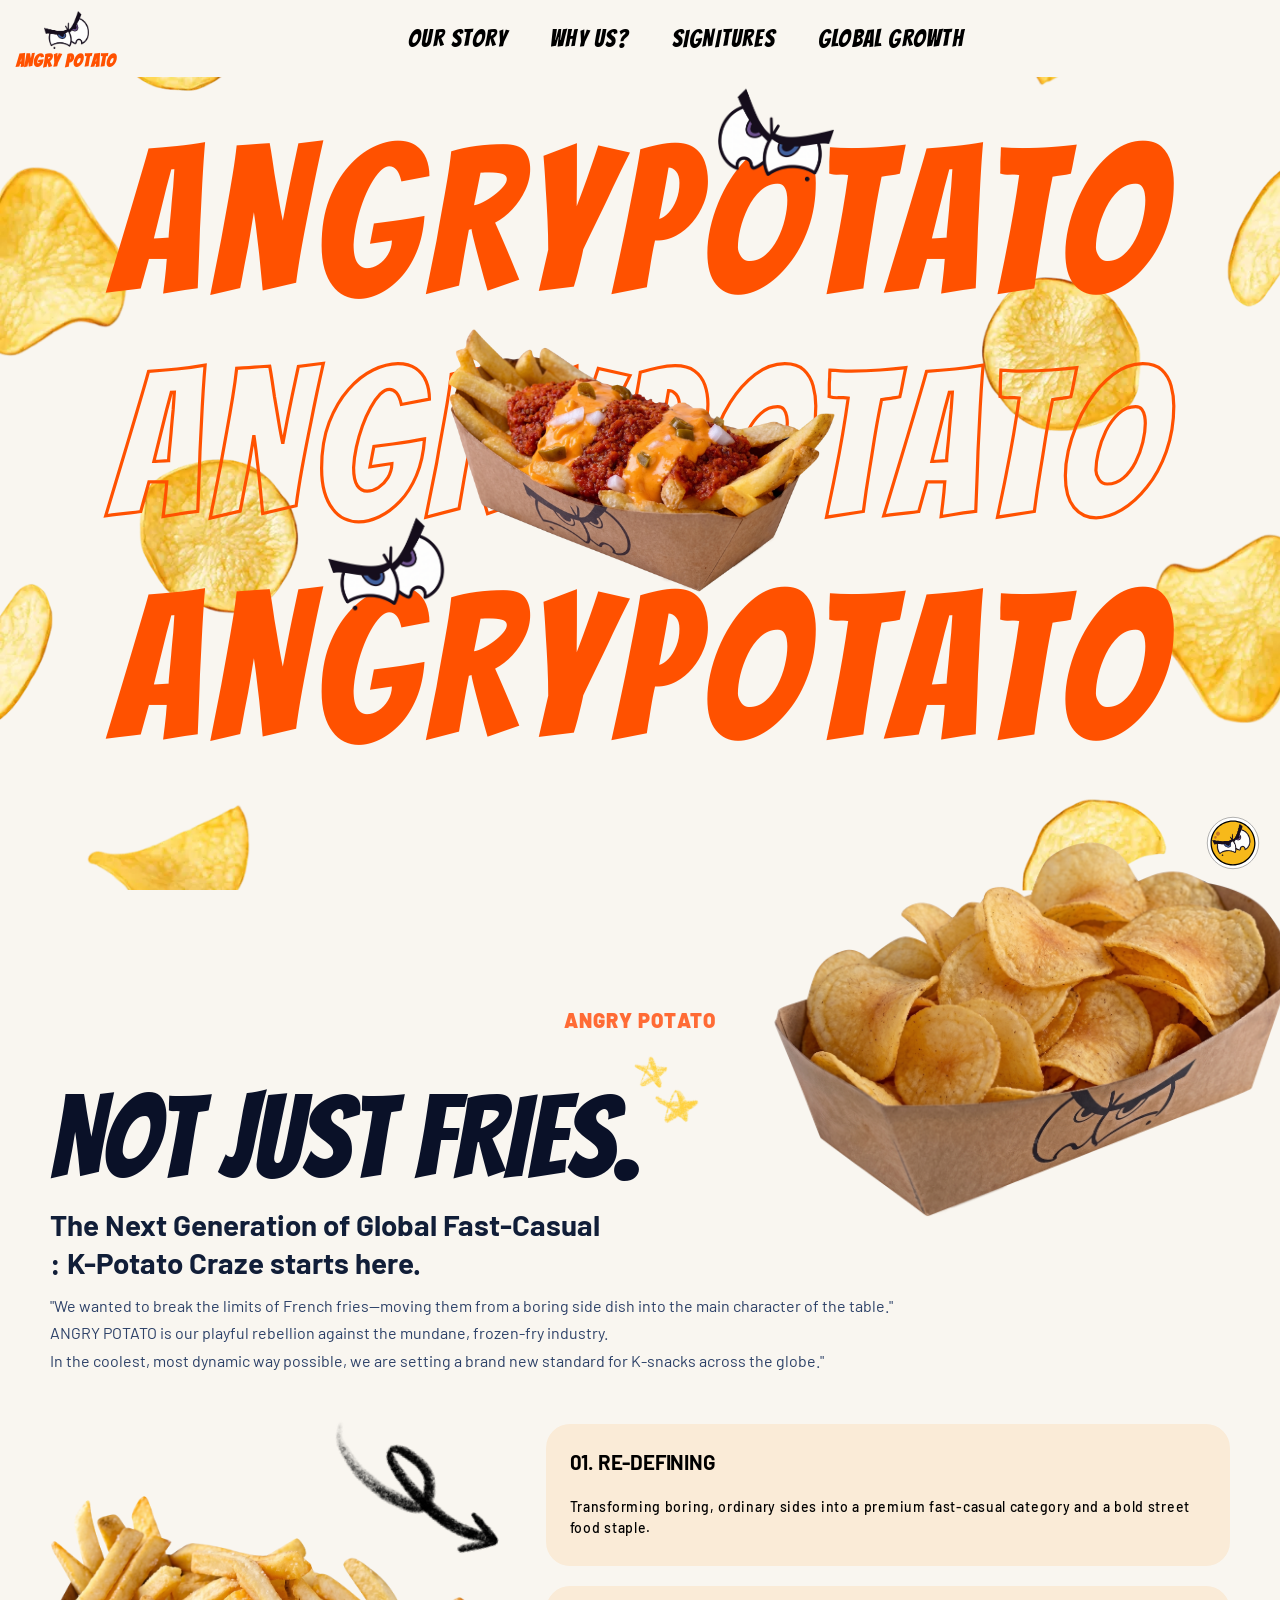
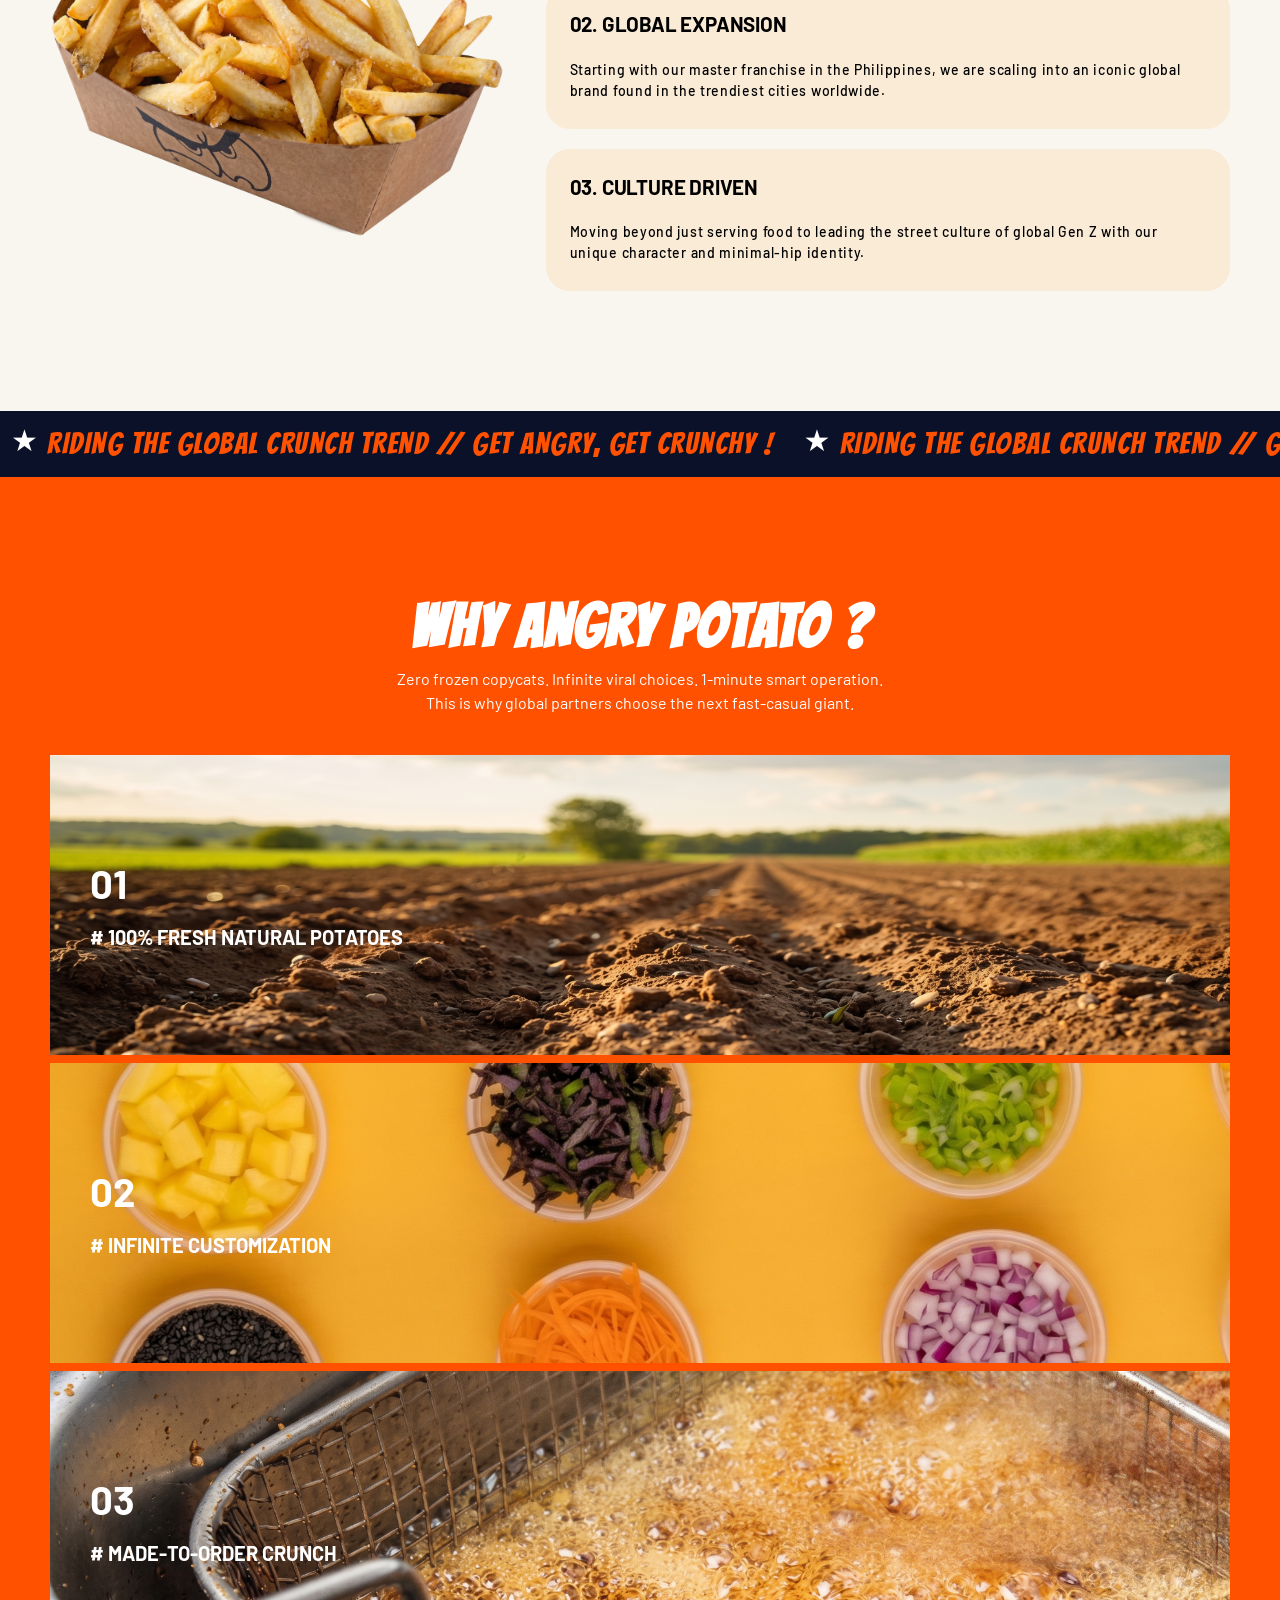
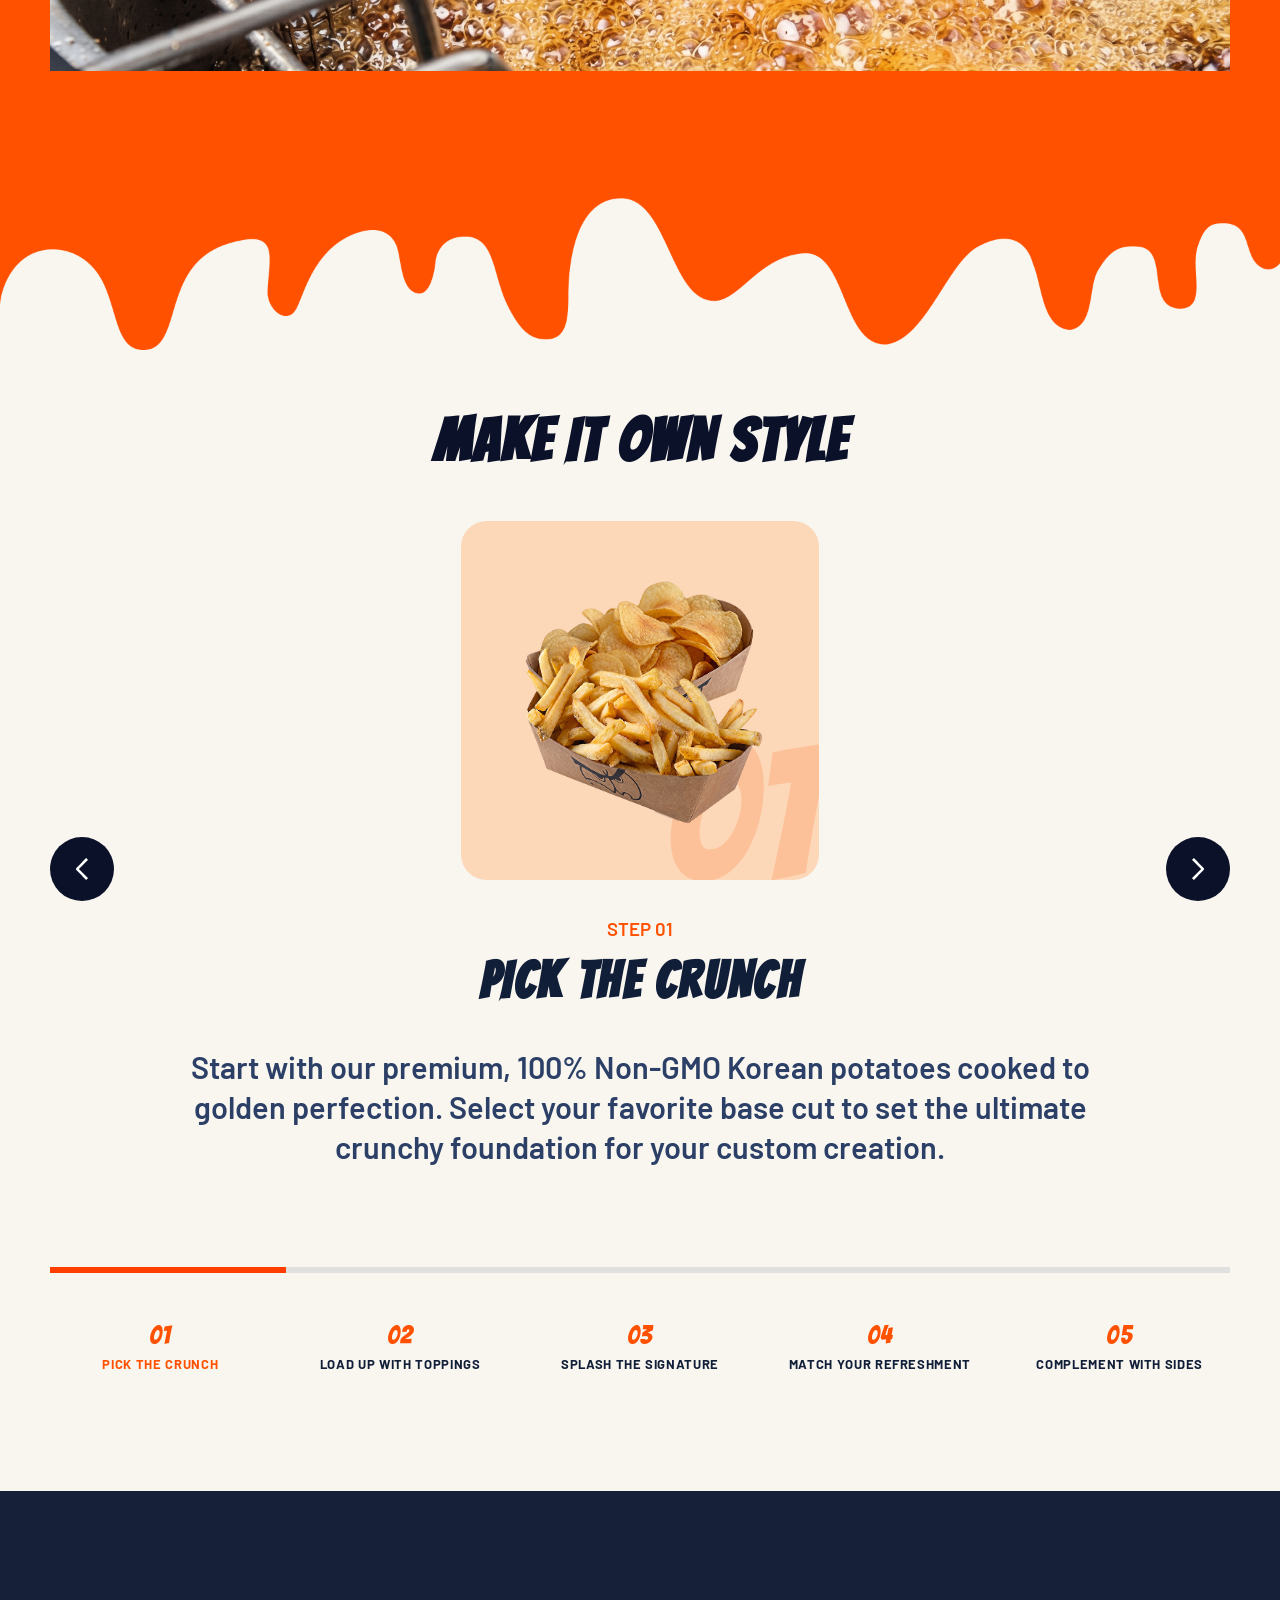
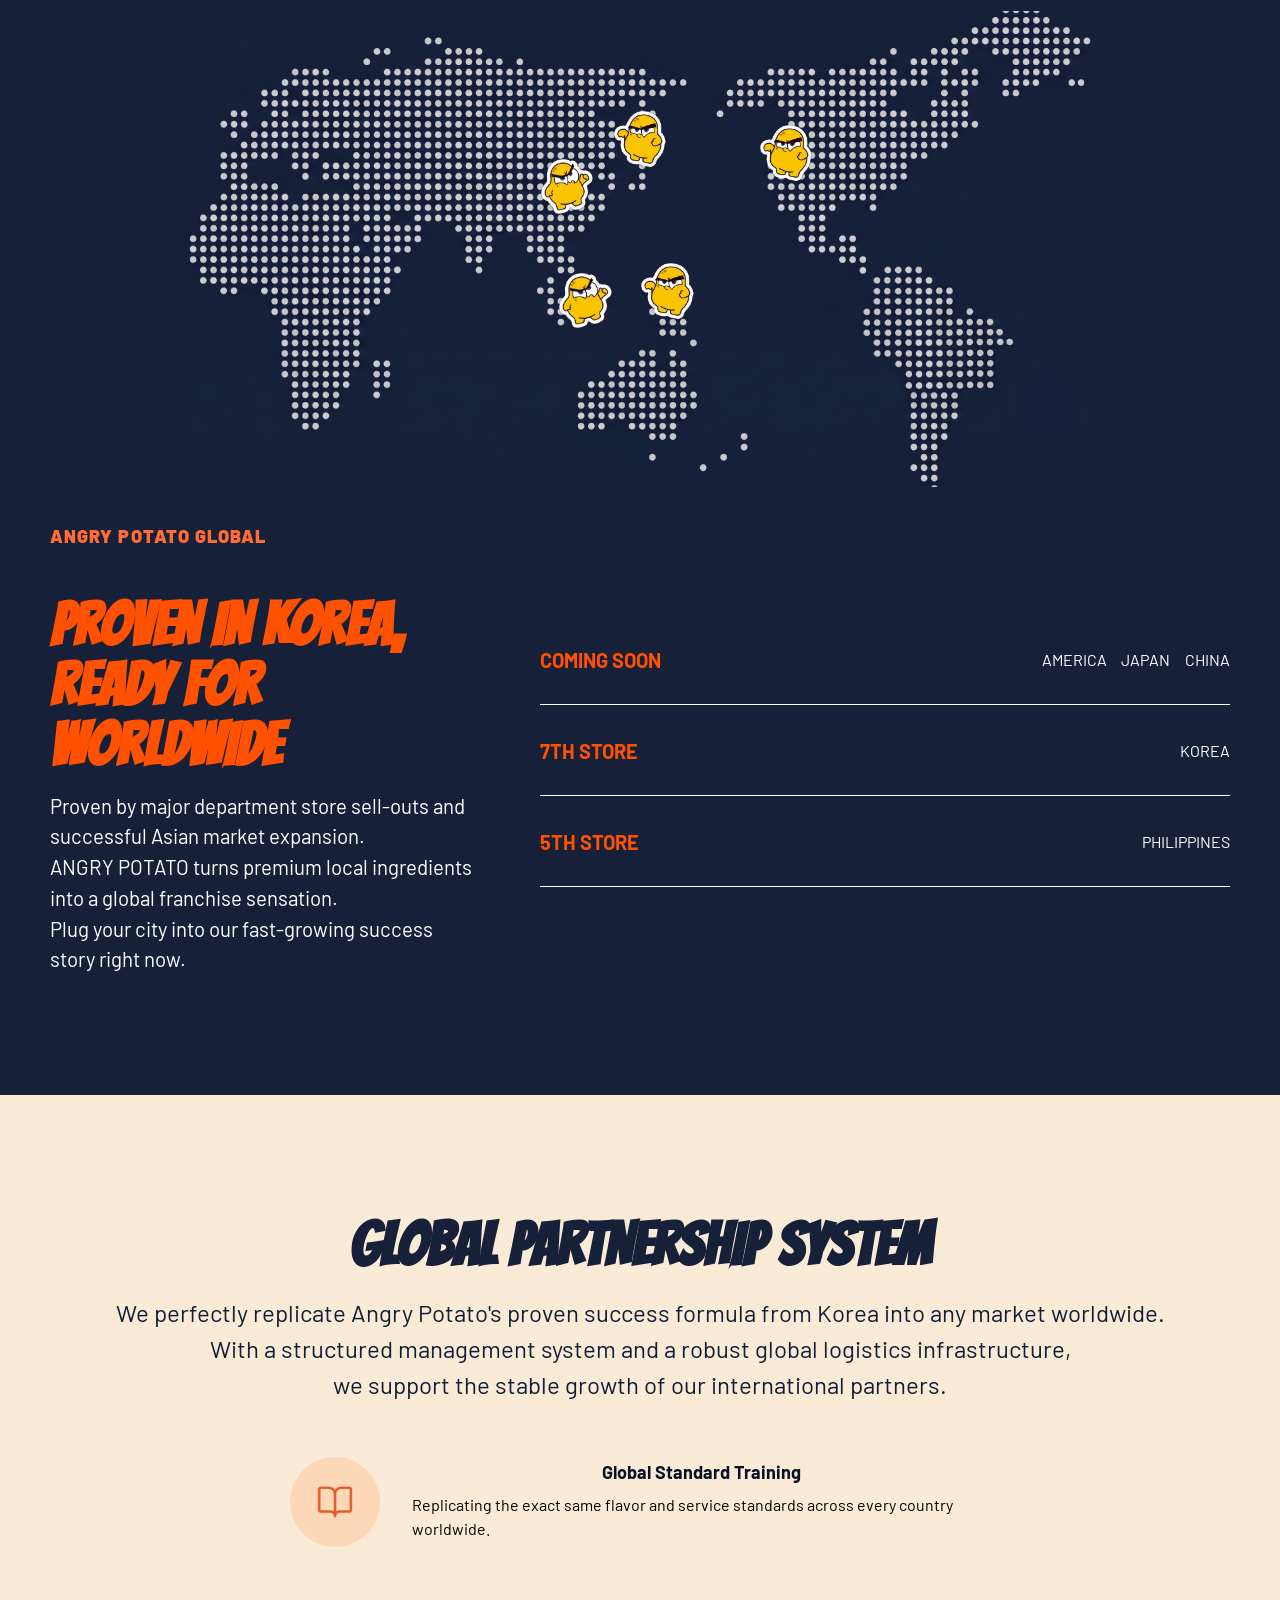
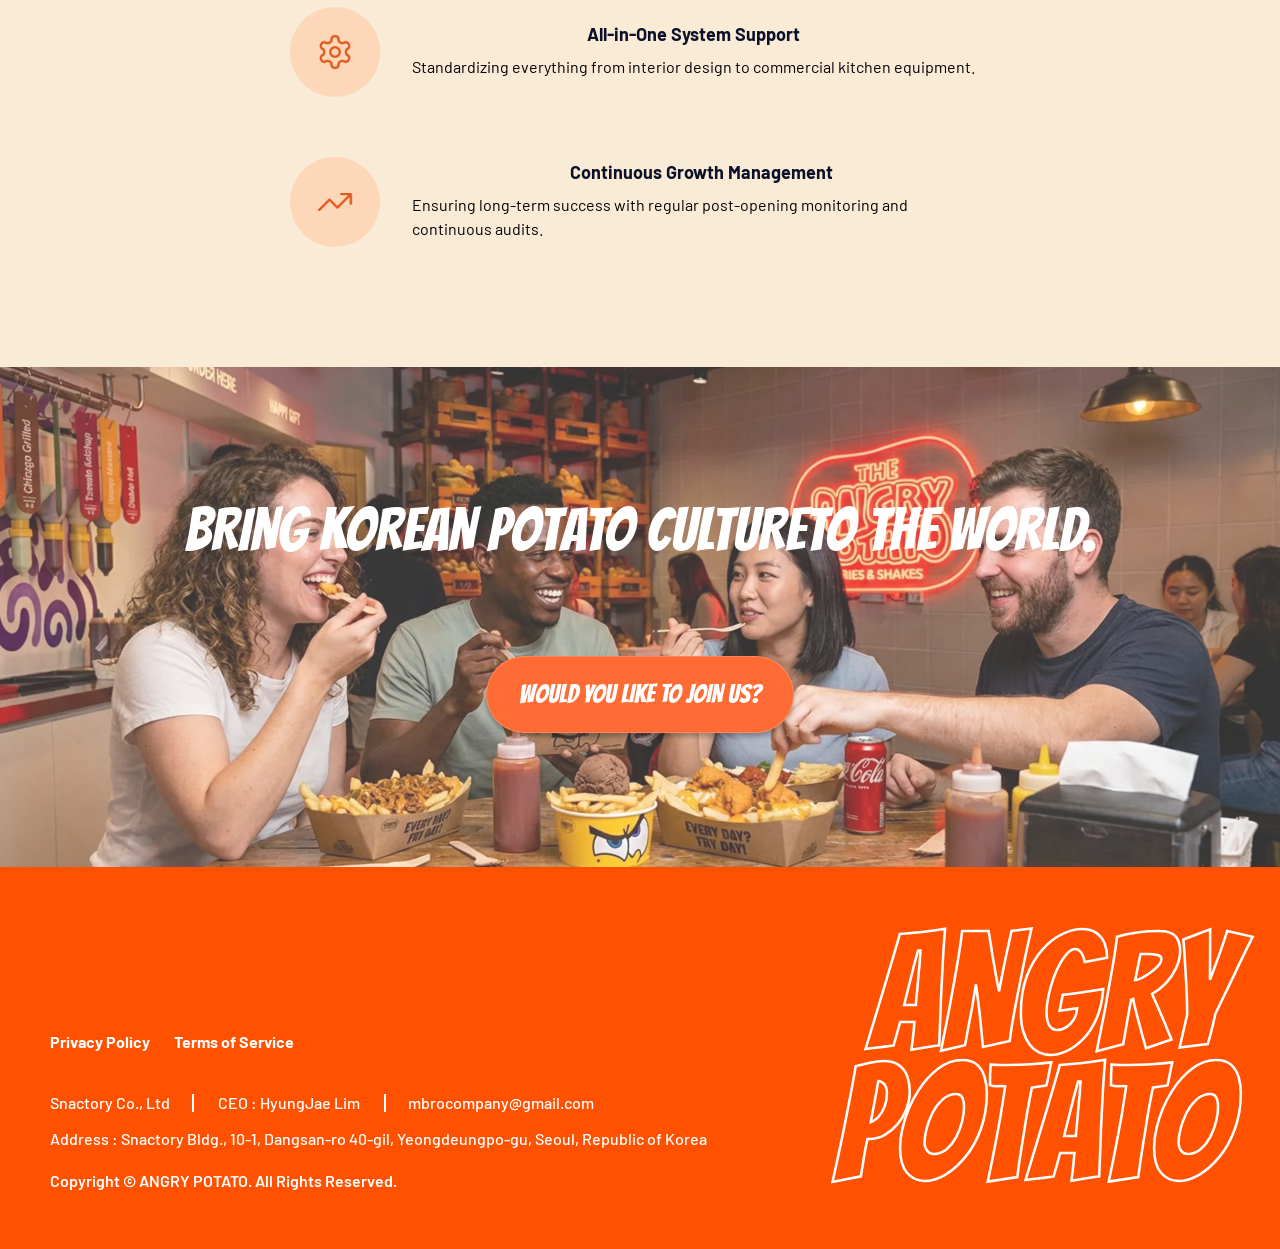
==== commit d21c4c35: "Add files via upload" ====
--- a/angrypotato/index.html
+++ b/angrypotato/index.html
@@ -12,13 +12,14 @@
     <link href="https://fonts.googleapis.com/css2?family=Bangers&family=Jost:ital,wght@0,100..900;1,100..900&display=swap" rel="stylesheet">
     <link href="https://fonts.googleapis.com/css2?family=Bangers&family=Barlow:ital,wght@0,100;0,200;0,300;0,400;0,500;0,600;0,700;0,800;0,900;1,100;1,200;1,300;1,400;1,500;1,600;1,700;1,800;1,900&family=Jost:ital,wght@0,900;1,900&display=swap" rel="stylesheet">
 
-    <link rel="stylesheet" href="https://cdn.jsdelivr.net/npm/swiper@11/swiper-bundle.min.css"
-/>
+    <link rel="stylesheet" href="https://cdn.jsdelivr.net/npm/swiper@11/swiper-bundle.min.css"/>
+    <link rel="stylesheet" href="https://unpkg.com/aos@2.3.1/dist/aos.css">
 
     <link rel="stylesheet" href="css/main.css">
 </head>
 
 <script src="https://cdn.jsdelivr.net/npm/swiper@11/swiper-bundle.min.js"></script>
+<script src="https://unpkg.com/aos@2.3.1/dist/aos.js"></script>
 
 <body>
     <div id="wrap">
@@ -31,25 +32,71 @@
                         <span class="logo-txt">ANGRY POTATO</span>
                     </a>
                 </h1>
+
+                <!-- pc메뉴 -->
                 <ul class="gnb-menu">
-                    <li class="active"><a href="#story">OUR STORY</a></li>
-                    <li class="active"><a href="#corevalue">WHY US?</a></li>
-                    <li class="active"><a href="#signature">SIGNITURES</a></li>
-                    <li class="active"><a href="#global">GLOBAL GROWTH</a></li>
+                    <li><a href="#story">OUR STORY</a></li>
+                    <li><a href="#corevalue">WHY US?</a></li>
+                    <li><a href="#signature">SIGNITURES</a></li>
+                    <li><a href="#global">GLOBAL GROWTH</a></li>
                 </ul>
+
+                <!-- 햄버거 버튼 -->
+                <button class="menu-btn" aria-label="메뉴 열기">
+                    <span></span>
+                    <span></span>
+                    <span></span>
+                </button>
             </div>
-        </header>
-
-        <main>
+
+            <!-- 모바일메뉴 -->
             <nav class="mo-nav">
                 <ul class="menu-wrap">
-                    <li class="active"><a href="#story">OUR STORY</a></li>
-                    <li class="active"><a href="#corevalue">WHY US?</a></li>
-                    <li class="active"><a href="#signature">SIGNATURES</a></li>
-                    <li class="active"><a href="#global">GLOBAL GROWTH</a></li>
+                    <li><a href="#story">OUR STORY</a></li>
+                    <li><a href="#corevalue">WHY US?</a></li>
+                    <li><a href="#signature">SIGNATURES</a></li>
+                    <li><a href="#global">GLOBAL GROWTH</a></li>
                 </ul>
-            </nav> 
-            
+            </nav>
+        </header>
+
+        <script>
+            // ==========================
+            // Mobile Navigation
+            // ==========================
+
+            // 요소 선택
+            const menuBtn = document.querySelector(".menu-btn");
+            const moNav = document.querySelector(".mo-nav");
+            const menuLinks = document.querySelectorAll(".menu-wrap a");
+
+            // 햄버거 버튼 클릭
+            menuBtn.addEventListener("click", () => {
+                menuBtn.classList.toggle("is-open");
+                moNav.classList.toggle("is-open");
+                document.body.classList.toggle("no-scroll");
+            });
+
+            // 모바일 메뉴 클릭 시 자동 닫기
+            menuLinks.forEach((link) => {
+                link.addEventListener("click", () => {
+                    menuBtn.classList.remove("is-open");
+                    moNav.classList.remove("is-open");
+                    document.body.classList.remove("no-scroll");
+                });
+            });
+
+            // PC 화면으로 변경되면 모바일 메뉴 초기화
+            window.addEventListener("resize", () => {
+                if (window.innerWidth > 767) {
+                    menuBtn.classList.remove("is-open");
+                    moNav.classList.remove("is-open");
+                    document.body.classList.remove("no-scroll");
+                }
+            });
+        </script>
+
+        <main> 
            <div class="sec-wrap">
                 <!-- hero-sec -->
                 <section class="hero-sec">
@@ -457,7 +504,7 @@
                 window.addEventListener("scroll", () => {
 
                     const scrollY = window.scrollY;
-                    const headerHeight = document.querySelector("header").offsetHeight;
+                    const headerHeight = parseFloat(getComputedStyle(document.documentElement).getPropertyValue("--header-height"));
 
                     let currentId = "";
 
@@ -480,43 +527,6 @@
                         }
 
                     });
-
-                });
-
-
-                const menuWrap = document.querySelector(".menu-wrap");
-
-                function toggleMobileMenu() {
-
-                    // 500px 초과면 항상 숨김
-                    if (window.innerWidth > 500) {
-                        menuWrap.classList.remove("show");
-                        return;
-                    }
-
-                    // 500px 이하에서 스크롤 시 표시
-                    if (window.scrollY > 10) {
-                        menuWrap.classList.add("show");
-                    } else {
-                        menuWrap.classList.remove("show");
-                    }
-
-                }
-
-                // 스크롤
-                window.addEventListener("scroll", toggleMobileMenu);
-
-                // 리사이즈
-                window.addEventListener("resize", toggleMobileMenu);
-
-                // 처음 로드될 때도 실행
-                toggleMobileMenu();
-
-                window.addEventListener("resize", () => {
-
-                    if (window.innerWidth > 500) {
-                        menuWrap.classList.remove("show");
-                    }
 
                 });
 
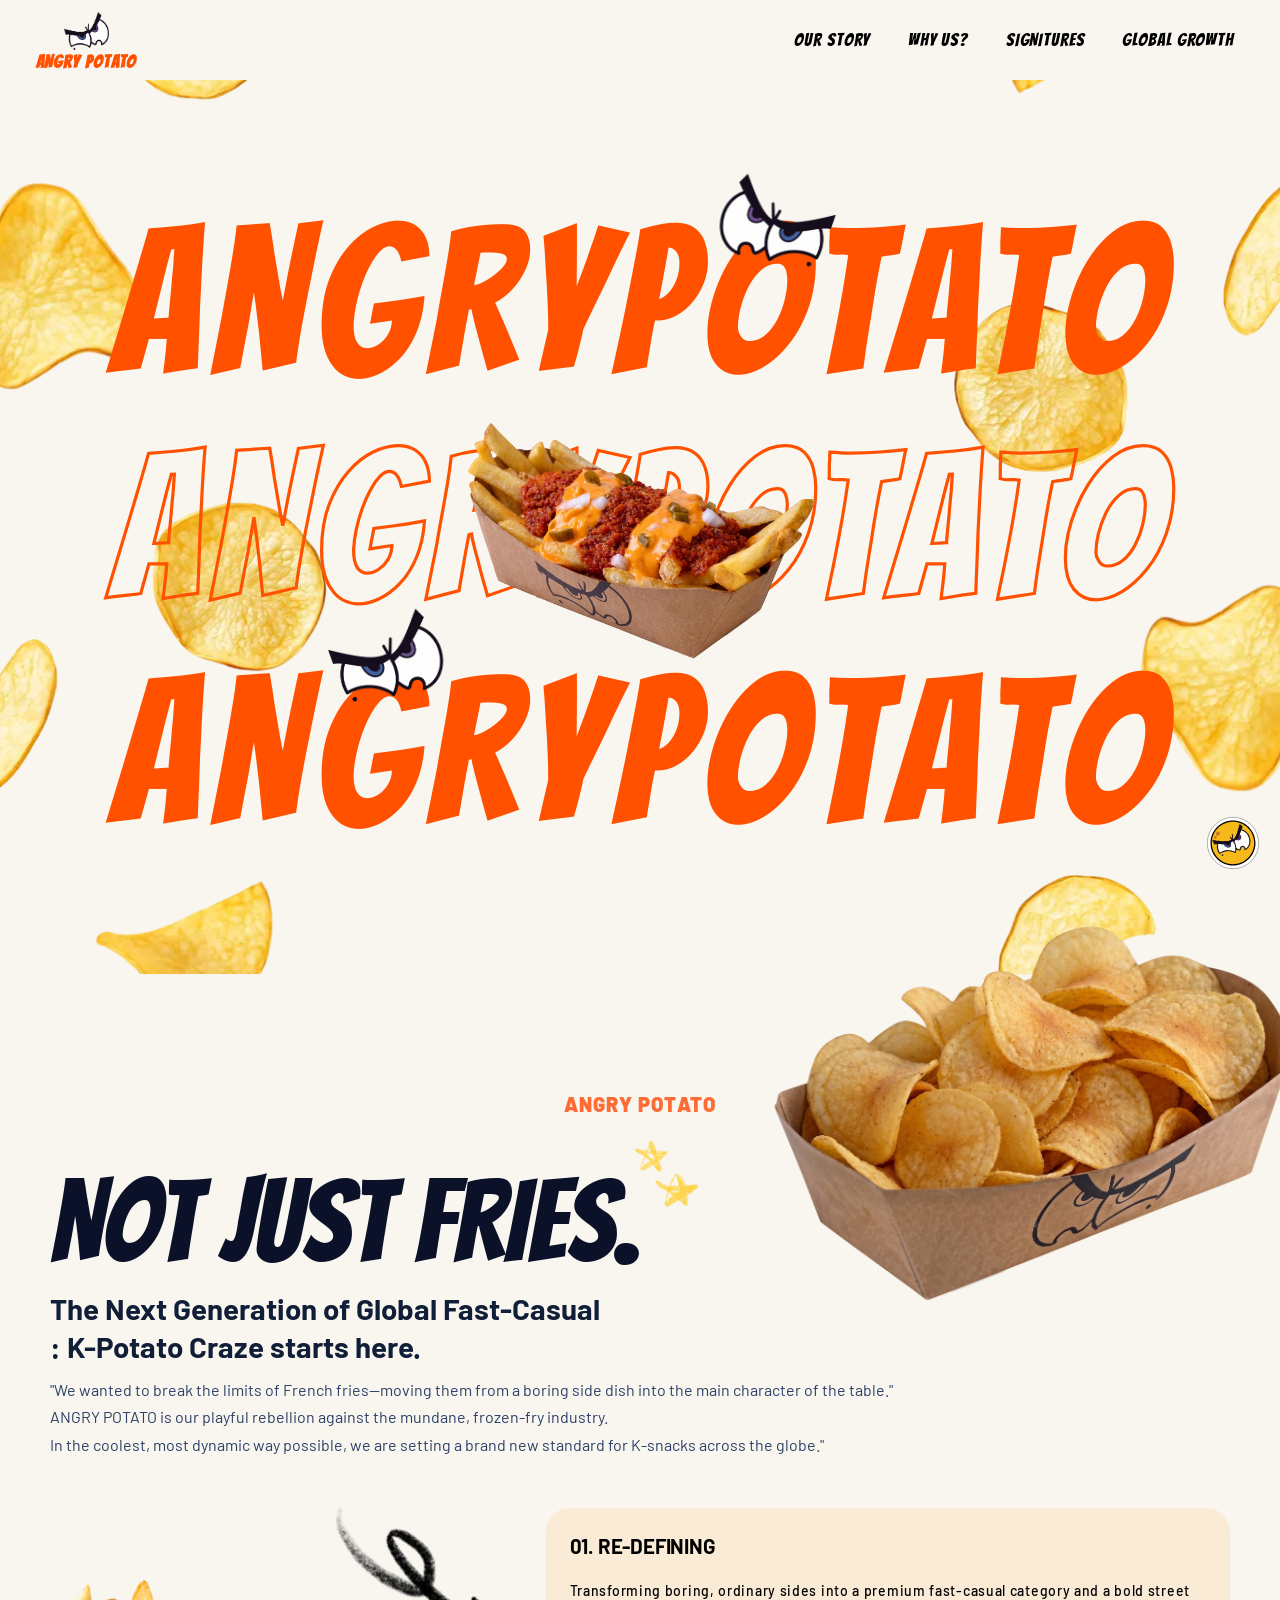
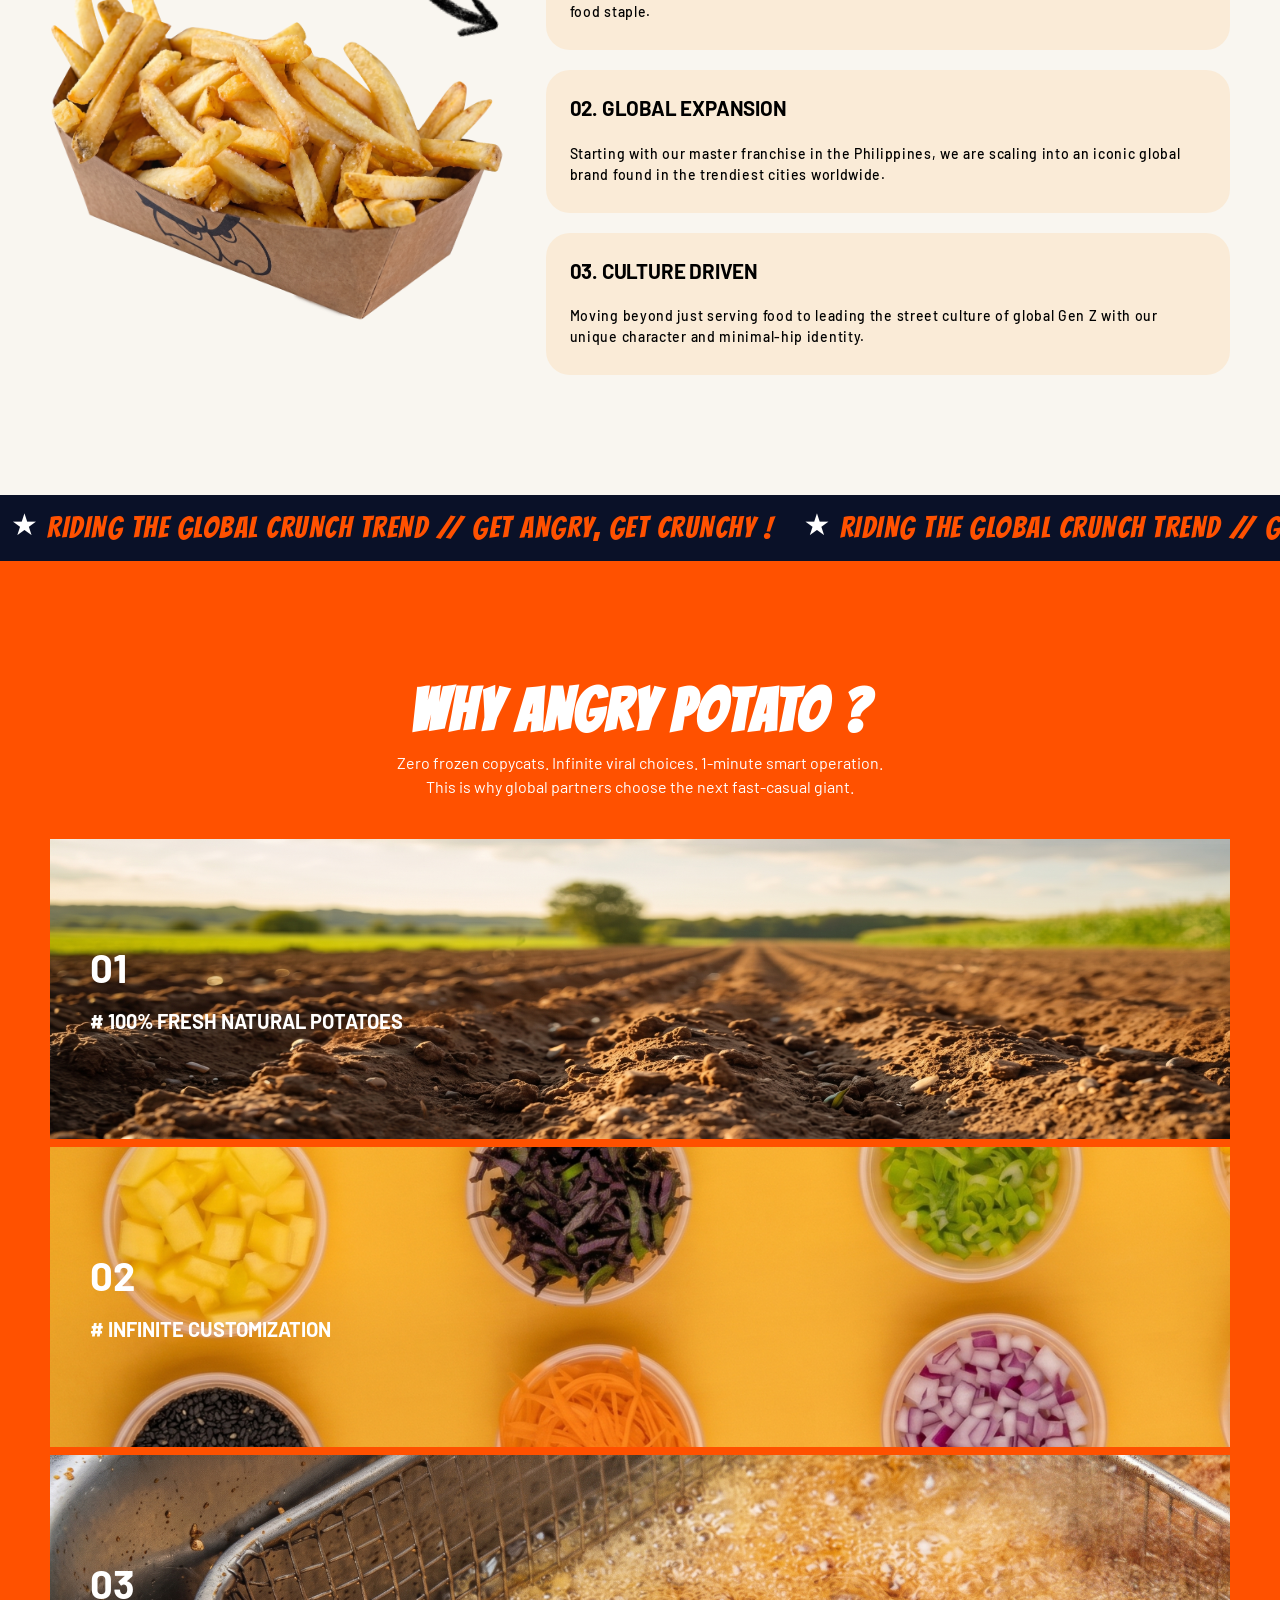
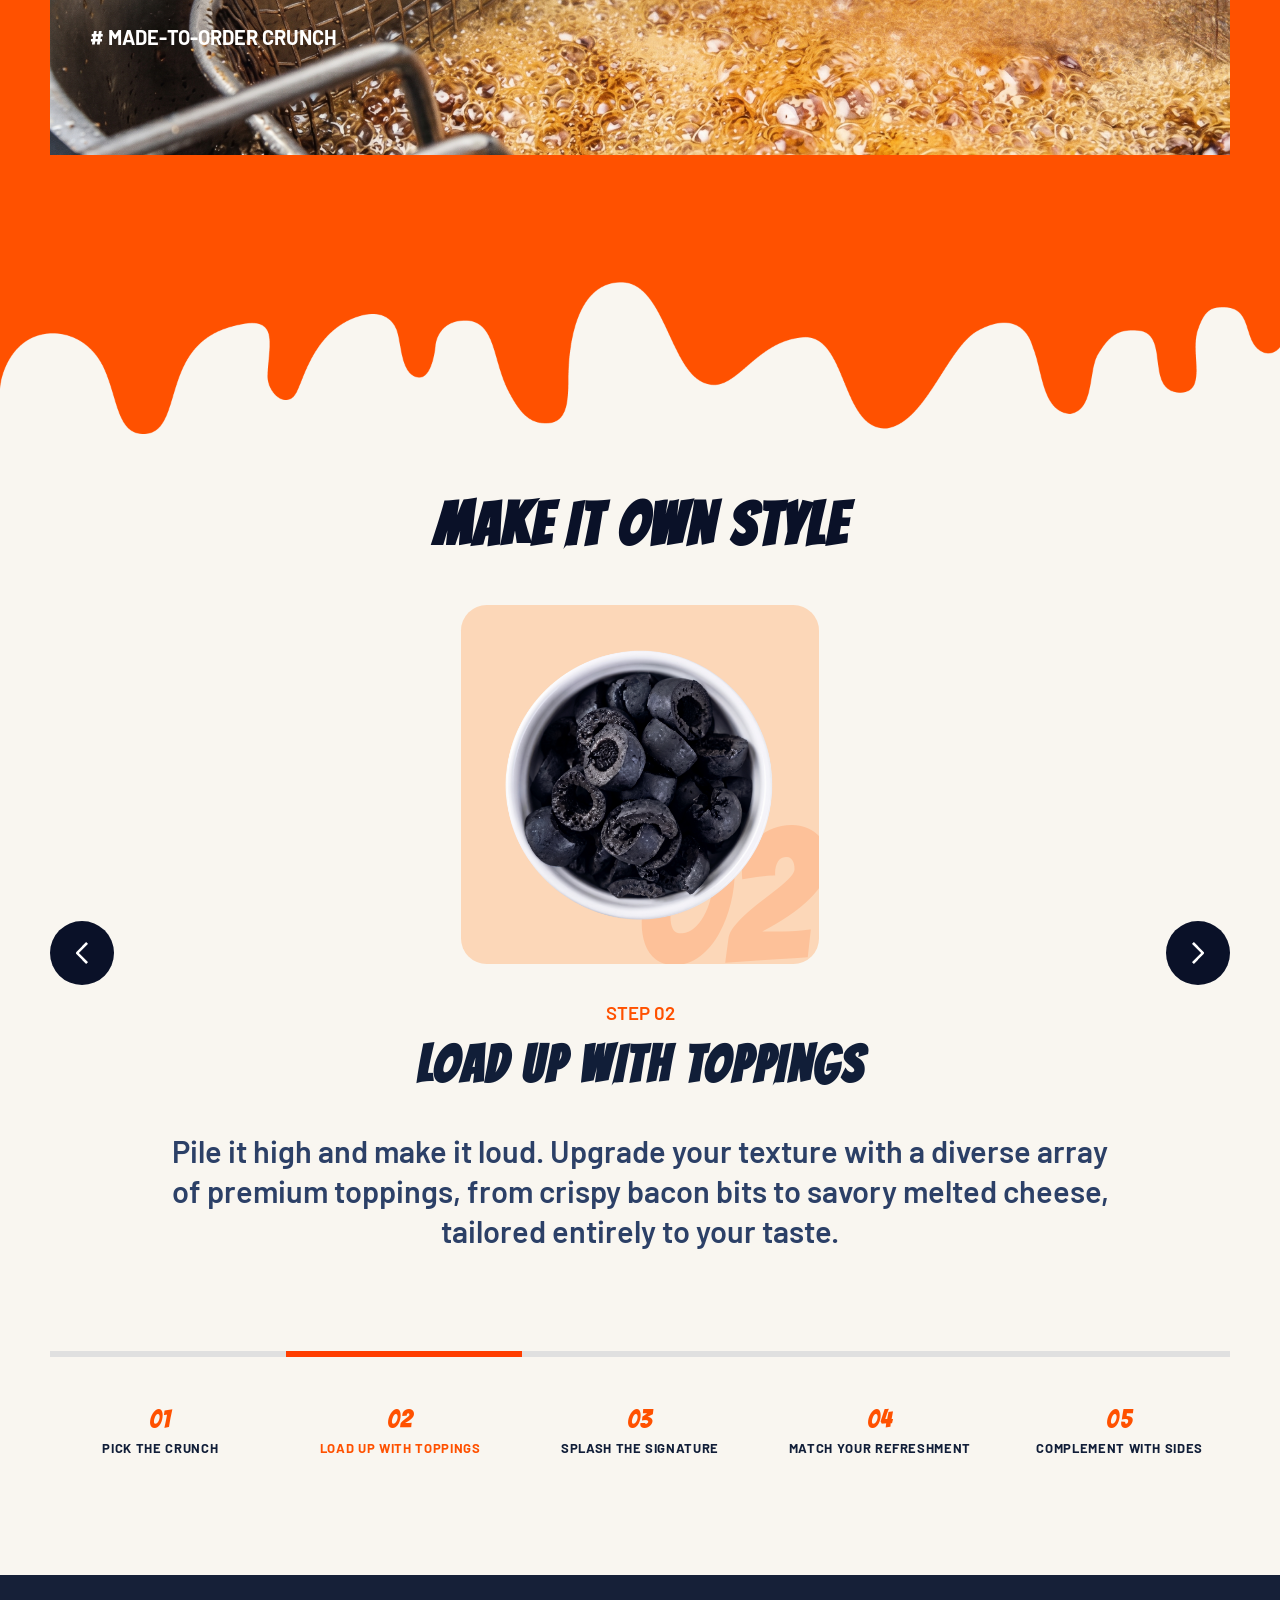
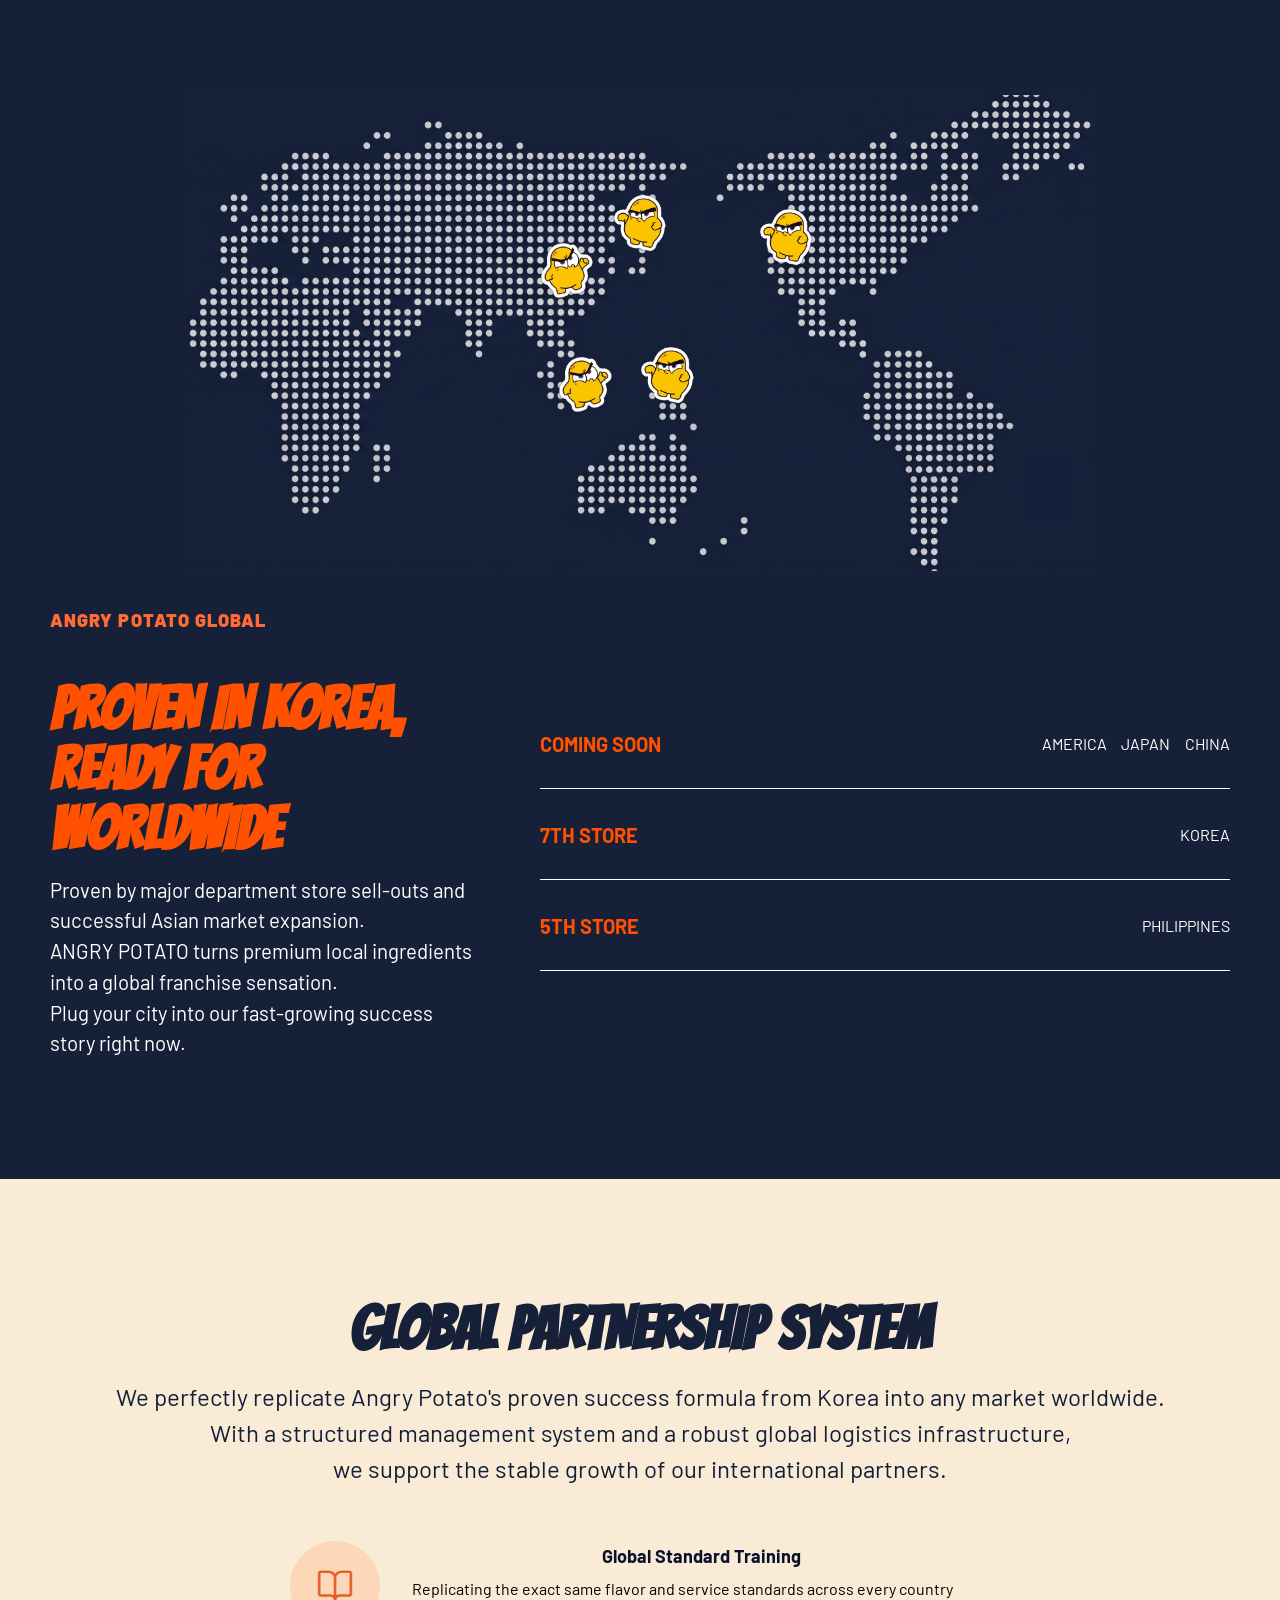
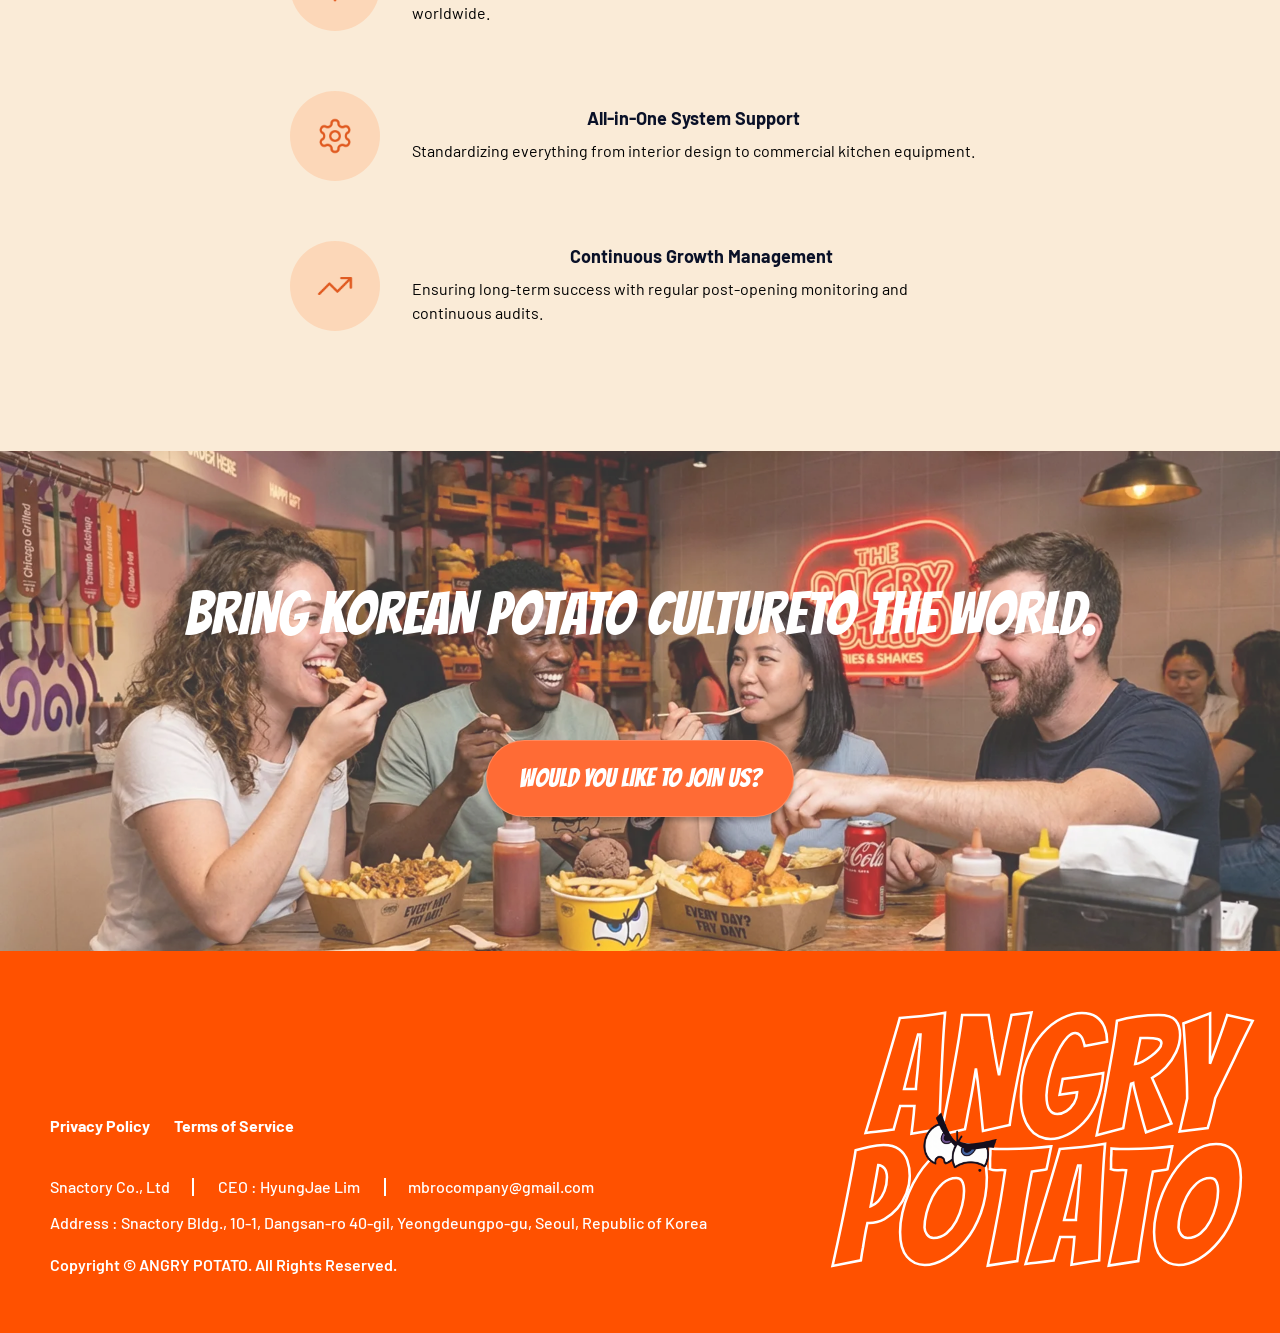
==== commit 4fc3a59b: "Add files via upload" ====
--- a/angrypotato/index.html
+++ b/angrypotato/index.html
@@ -13,13 +13,13 @@
     <link href="https://fonts.googleapis.com/css2?family=Bangers&family=Barlow:ital,wght@0,100;0,200;0,300;0,400;0,500;0,600;0,700;0,800;0,900;1,100;1,200;1,300;1,400;1,500;1,600;1,700;1,800;1,900&family=Jost:ital,wght@0,900;1,900&display=swap" rel="stylesheet">
 
     <link rel="stylesheet" href="https://cdn.jsdelivr.net/npm/swiper@11/swiper-bundle.min.css"/>
-    <link rel="stylesheet" href="https://unpkg.com/aos@2.3.1/dist/aos.css">
+    <link rel="stylesheet" href="https://unpkg.com/aos@2.3.4/dist/aos.css">
 
     <link rel="stylesheet" href="css/main.css">
 </head>
 
 <script src="https://cdn.jsdelivr.net/npm/swiper@11/swiper-bundle.min.js"></script>
-<script src="https://unpkg.com/aos@2.3.1/dist/aos.js"></script>
+<script src="https://unpkg.com/aos@2.3.4/dist/aos.js"></script>
 
 <body>
     <div id="wrap">
@@ -102,9 +102,9 @@
                 <section class="hero-sec">
                     <div class="inner">
                         <div class="hero-txt">
-                            <p>ANGRY<br class="mo-br">POTATO</p>
-                            <p class="outline">ANGRY<br class="mo-br">POTATO</p>
-                            <p>ANGRY<br class="mo-br">POTATO</p>
+                            <p data-aos="fade-up" data-aos-delay="100">ANGRY<br class="mo-br">POTATO</p>
+                            <p class="outline" data-aos="fade-up" data-aos-delay="200">ANGRY<br class="mo-br">POTATO</p>
+                            <p data-aos="fade-up" data-aos-delay="300">ANGRY<br class="mo-br">POTATO</p>
                             <img class="hero-img" src="img/hero-img.png" alt="">
                             <img class="caractor01" src="img/logo02.png" alt="">
                             <img class="caractor02" src="img/logo02.png" alt="">
@@ -118,38 +118,38 @@
                 <!-- brand-sec -->
                 <section class="brand-sec" id="story">
                     <div class="inner">
-                        <span class="brand-label">ANGRY POTATO</span>
+                        <span class="brand-label" data-aos="fade-up">ANGRY POTATO</span>
                         <div class="brand-wrap">
                             <!-- 왼쪽 콘텐츠 -->
                             <div class="brand-content">
-                                <div class="tit-content">
-                                    <h2 class="brand-title">
+                                <div class="tit-content" data-aos="fade-up" data-aos-delay="100">
+                                    <h2 class="brand-title" >
                                     NOT JUST FRIES.
                                     </h2>
                                     <img class="brand-star" src="img/sticker_star.webp" alt="">
                                 </div>
-                                <p class="brand-sub-title">
+                                <p class="brand-sub-title" data-aos="fade-up" data-aos-delay="200">
                                     The Next Generation of Global Fast-Casual<br>: K-Potato Craze starts here.
                                 </p>
-                                <p class="brand-desc">
+                                <p class="brand-desc" data-aos="fade-up" data-aos-delay="300">
                                     "We wanted to break the limits of French fries—moving them from a boring side dish into the main character of the table."<br>ANGRY POTATO is our playful rebellion against the mundane, frozen-fry industry.<br>In the coolest, most dynamic way possible, we are setting a brand new standard for K-snacks across the globe."
                                 </p>
                             </div>
                             <!-- 오른쪽 콘텐츠 -->
                             <ul class="brand-list">
-                                <li class="brand-item">
+                                <li class="brand-item" data-aos="fade-up" data-aos-delay="400">
                                     <h3>01. RE-DEFINING</h3>
                                     <p>
                                         Transforming boring, ordinary sides into a premium fast-casual category and a bold street food staple.
                                     </p>
                                 </li>
-                                <li class="brand-item">
+                                <li class="brand-item" data-aos="fade-up" data-aos-delay="500">
                                     <h3>02. GLOBAL EXPANSION</h3>
                                     <p>
                                         Starting with our master franchise in the Philippines, we are scaling into an iconic global brand found in the trendiest cities worldwide.
                                     </p>
                                 </li>
-                                <li class="brand-item">
+                                <li class="brand-item" data-aos="fade-up" data-aos-delay="600">
                                     <h3>03. CULTURE DRIVEN</h3>
                                     <p>
                                         Moving beyond just serving food to leading the street culture of global Gen Z with our unique character and minimal-hip identity.
@@ -212,13 +212,13 @@
             <!-- corevalue-sec -->
             <section class="corevalue-sec" id="corevalue">
                 <div class="inner">
-                    <div class="heading">
-                        <h2>WHY ANGRY POTATO ?</h2>
+                    <div class="heading" data-aos="fade-up">
+                        <h2 >WHY ANGRY POTATO ?</h2>
                         <p>
                             Zero frozen copycats. Infinite viral choices. 1-minute smart operation.<br>This is why global partners choose the next fast-casual giant.
                         </p>
                     </div>
-                    <div class="corevalue-list">
+                    <div class="corevalue-list" data-aos="fade-up" data-aos-delay="250">
                         <div class="corevalue-content">
                             <div class="card-tit">
                                 <strong>01</strong>
@@ -260,10 +260,10 @@
             <section class="signature-sec" id="signature">
                 <img class="sec-deco" src="img/core-sec-deco.png" alt="">
                 <div class="inner">
-                    <div class="heading">
+                    <div class="heading" data-aos="fade-up">
                         <h2>MAKE IT OWN STYLE</h2>
                     </div>
-                    <div class="signature-slider">
+                    <div class="signature-slider" data-aos="fade-up" data-aos-delay="150">
                         <!-- 이전 버튼 -->
                         <button class="slide-btn prev" aria-label="이전 슬라이드">
                             <img src="img/arrow-prev.png" alt="">
@@ -358,12 +358,12 @@
                     </div>
 
                     <!-- 회색 라인 + 움직이는 주황색 바 -->
-                    <div class="step-progress">
+                    <div class="step-progress" data-aos="fade-up" data-aos-delay="300">
                         <span class="step-indicator"></span>
                     </div>
 
                     <!-- Step List -->
-                    <ol class="step-list">
+                    <ol class="step-list" data-aos="fade-up" data-aos-delay="450">
                         <li>
                             <span class="step-num">01</span>
                             <span class="step-title">PICK THE CRUNCH</span>
@@ -391,7 +391,7 @@
             <!-- global-sec -->
             <section class="global-sec" id="global">
                 <div class="inner">
-                    <div class="global-map">
+                    <div class="global-map" data-aos="fade-right">
                         <img src="img/map.png" alt="ANGRY POTATO Global Expansion Map" class="map-img">
 
                         <img src="img/caractor03.webp" alt="" class="map-character character01">
@@ -402,7 +402,7 @@
                     </div>
 
                     <div class="global-content">
-                        <div class="heading">
+                        <div class="heading" data-aos="fade-left" data-aos-delay="150">
                             <span class="label">ANGRY POTATO GLOBAL</span>
                             <h2>PROVEN IN KOREA,<br>READY FOR WORLDWIDE</h2>
                             <p>
@@ -411,8 +411,8 @@
                                 Plug your city into our fast-growing success story right now.
                             </p>
                         </div>
-                        <ul class="status-list">
-                            <li class="status-item">
+                        <ul class="status-list" data-aos="fade-up" data-aos-delay="300">
+                            <li class="status-item" data-aos="fade-up" data-aos-delay="350">
                                 <strong>COMING SOON</strong>
                                 <div class="country-list">
                                     <span>AMERICA</span>
@@ -420,11 +420,11 @@
                                     <span>CHINA</span>
                                 </div>
                             </li>
-                            <li class="status-item">
+                            <li class="status-item" data-aos="fade-up" data-aos-delay="500">
                                 <strong>7TH STORE</strong>
                                 <span class="country-list">KOREA</span>
                             </li>
-                            <li class="status-item">
+                            <li class="status-item" data-aos="fade-up" data-aos-delay="650">
                                 <strong>5TH STORE</strong>
                                 <span class="country-list">PHILIPPINES</span>
                             </li>
@@ -437,15 +437,15 @@
             <section class="partnership-sec" id="partnership">
                 <div class="inner">
                     <div class="heading">
-                        <h2>GLOBAL PARTNERSHIP SYSTEM</h2>
-                        <p>
+                        <h2 data-aos="fade-up">GLOBAL PARTNERSHIP SYSTEM</h2>
+                        <p data-aos="fade-up" data-aos-delay="150">
                             We perfectly replicate Angry Potato's proven success formula from Korea into any market worldwide.<br>
                             With a structured management system and a robust global logistics infrastructure,<br>
                             we support the stable growth of our international partners.
                         </p>
                     </div>
                     <div class="partnership-list">
-                        <div class="partnership-item">
+                        <div class="partnership-item" data-aos="fade-up" data-aos-delay="250">
                             <div class="icon-box">
                                 <img src="img/icon_standard.png" alt="">
                             </div>
@@ -457,7 +457,7 @@
                                 </p>
                             </div>
                         </div>
-                        <div class="partnership-item">
+                        <div class="partnership-item" data-aos="fade-up" data-aos-delay="400">
                             <div class="icon-box">
                                 <img src="img/icon_system.png" alt="">
                             </div>
@@ -469,7 +469,7 @@
                                 </p>
                             </div>
                         </div>
-                        <div class="partnership-item">
+                        <div class="partnership-item" data-aos="fade-up" data-aos-delay="550">
                             <div class="icon-box">
                                 <img src="img/icon_growth.png" alt="">
                             </div>
@@ -490,8 +490,8 @@
             <!-- cta-sec -->
             <section class="cta-sec" id="cta">
                 <div class="inner">
-                    <h2>BRING KOREAN POTATO CULTURE<br>TO THE WORLD.</h2>
-                    <a href="#contact" class="cta-btn">
+                    <h2 data-aos="fade-up">BRING KOREAN POTATO CULTURE<br>TO THE WORLD.</h2>
+                    <a href="#contact" class="cta-btn" data-aos="zoom-in" data-aos-delay="250">
                         WOULD YOU LIKE TO JOIN US?
                     </a>
                 </div>
@@ -631,12 +631,19 @@
                 const swiper = new Swiper('.signatureSwiper', {
                     slidesPerView: 1,
                     spaceBetween: 0,
+                    loop: true,
 
                     navigation: {
                         nextEl: '.next',
                         prevEl: '.prev',
                     },
 
+                    autoplay: {
+                        delay: 3000,              // 3초마다 넘어감
+                        disableOnInteraction: false, // 버튼 클릭 후에도 자동재생 계속
+                        pauseOnMouseEnter: true,     // 마우스를 올리면 일시정지 (추천)
+                    },
+
                     on: {
                         init() {
                             stepItems[0].classList.add('active');
@@ -645,11 +652,11 @@
                         slideChange() {
                             // active 변경
                             stepItems.forEach(item => item.classList.remove('active'));
-                            stepItems[this.activeIndex].classList.add('active');
+                            stepItems[this.realIndex].classList.add('active');
 
                             // 인디케이터 이동
                             indicator.style.transform =
-                                `translateX(${this.activeIndex * 100}%)`;
+                            `translateX(${this.realIndex * 100}%)`;
                         }
                     }
                 });
@@ -682,7 +689,7 @@
        
         <footer id="footer">
             <div class="inner f-in">
-                <div class="footer-info">
+                <div class="footer-info" data-aos="fade-right">
                     <ul class="footer-link">
                         <li><a href="#">Privacy Policy</a></li>
                         <li><a href="#">Terms of Service</a></li>
@@ -701,10 +708,10 @@
                         Copyright &copy; ANGRY POTATO. All Rights Reserved.
                     </p>
                 </div>
-                <div class="footer-logo" aria-hidden="true">
+                <div class="footer-logo" aria-hidden="true"  data-aos="fade-left" data-aos-delay="150">
                     <span>ANGRY</span>
                     <span>POTATO</span>
-                    <img src="img/logo.webp" alt="">
+                    <img src="img/logo02.png" alt="">
                 </div>
             </div>
         </footer>
@@ -729,10 +736,36 @@
             const chatbot = document.querySelector('.chatbot');
             const button = document.querySelector('.chatbot-btn');
 
+            button.addEventListener('mouseenter', () => {
+                if (!chatbot.classList.contains('is-open')) {
+                    button.classList.add('is-hover');
+                }
+            });
+
+            button.addEventListener('mouseleave', () => {
+                if (!chatbot.classList.contains('is-open')) {
+                    button.classList.remove('is-hover');
+                }
+            });
+
             button.addEventListener('click', () => {
                 chatbot.classList.toggle('is-open');
+
+                if (chatbot.classList.contains('is-open')) {
+                    button.classList.add('is-hover');
+                } else {
+                    button.classList.remove('is-hover');
+                }
             });
         </script>
     </div>
 </body>
+<script>
+AOS.init({
+    duration: 900,
+    easing: 'ease-out',
+    once: true,
+    offset: 100
+});
+</script>
 </html>
--- a/angrypotato/css/main.css
+++ b/angrypotato/css/main.css
@@ -35,6 +35,8 @@
 
     --color-transparent-20: rgba(255, 255, 255, 0.2);
     --color-transparent-50: rgba(255, 255, 255, 0.5);
+
+    --header-height:80px;
 }
 
 html {
@@ -47,6 +49,10 @@
     min-width: 360px;
 }
 
+section{
+    scroll-margin-top: calc(var(--header-height) + 20px);
+}
+
 .heading {
     display: flex;
     flex-direction: column;
@@ -56,11 +62,13 @@
 /* header */
 header {
     position: fixed;
-    width: 100%;
-    padding: 0 clamp(10px,2.5vw,20px);
-    background-color: var(--color-orange-200);
     top: 0;
     left: 0;
+
+    width: 100%;
+    height:var(--header-height);
+    background-color: var(--color-orange-200);
+    /* padding: 0 clamp(10px,2.5vw,20px); */
     z-index: 1000;
 }
 .inner {
@@ -69,14 +77,14 @@
 }
 
 .h-in {
+    position:relative;
     display: flex;
     justify-content: space-between;
     align-items: center;
-    width: 100%;
-    height: 80px;
-}
-.logo {
-    display: flex;
+
+    width: min(1800px, calc(100% - 120px));
+    height:var(--header-height);
+    margin: 0 auto;
 }
 .logo > a {
     display: flex;
@@ -103,142 +111,193 @@
 }
 .gnb-menu {
     display: flex;
-    /* justify-content: flex-end; */
+    align-items: center;
     gap: 40px;
 }
 .gnb-menu li{
     display: flex;
 }
-.gnb-menu li > a {
-    display: flex;
-    flex-direction: column;
+.gnb-menu a {
+    display: flex;
     justify-content: center;
     align-items: center;
 
-    width: 100%;
-    height: 100%;
     padding: 8px 6px;
 
     font-size: 26px;
     line-height: 1;
     letter-spacing: 0.05em;
-    text-align: center;
+    color: var(--color-black);
+    transition: 0.3s;
 }
 .gnb-menu li a:hover {
     color: var(--color-orange-800);
-    transition: 0.3s;
+}
+
+.menu-btn,
+.mo-nav {
+    display:none;
+}
+
+.menu-btn{
+    position:relative;
+
+    width:32px;
+    height:24px;
+
+    padding:0;
+
+    background:none;
+    border:none;
+    cursor:pointer;
+    z-index: 1001;
+}
+.menu-btn span{
+    position:absolute;
+    left:0;
+
+    width:100%;
+    height:5px;
+
+    background:var(--color-orange-700);
+    border-radius: 2.5px;
+    transition:.3s;
+}
+.menu-btn span:nth-child(1){
+    top:0;
+}
+.menu-btn span:nth-child(2){
+    top:50%;
+    transform:translateY(-50%);
+}
+.menu-btn span:nth-child(3){
+    bottom:0;
+}
+.menu-btn.is-open span:nth-child(1){
+    top:50%;
+    transform:translateY(-50%) rotate(45deg);
+}
+.menu-btn.is-open span:nth-child(2){
+    opacity:0;
+}
+.menu-btn.is-open span:nth-child(3){
+    bottom:auto;
+    top:50%;
+    transform:translateY(-50%) rotate(-45deg);
+}
+.mo-nav{
+    position:fixed;
+    top:var(--header-height);
+    left:0;
+
+    width:100%;
+    height:calc(100vh - var(--header-height));
+
+    background:var(--color-white);
+
+    opacity:0;
+    visibility:hidden;
+
+    transform:translateY(-20px);
+
+    transition:
+        opacity .35s,
+        transform .35s,
+        visibility .35s;
+
+    z-index:999;
+}
+.mo-nav.is-open{
+    opacity:1;
+    visibility:visible;
+    transform:translateY(0);
+}
+.menu-wrap{
+    display:flex;
+    flex-direction:column;
+
+    padding:40px 24px;
+}
+.menu-wrap li{
+    border-bottom: 1px solid var(--color-orange-700);
+}
+.menu-wrap a{
+    display:block;
+
+    padding:20px 0;
+
+    font-size:20px;
+    color: var(--color-black);
+
+    transition:.3s;
+}
+.menu-wrap a:hover{
+    color:var(--color-orange-800);
 }
 
 @media (max-width: 1440px) {
-    .gnb-menu {
-        gap: clamp(6px, calc(-5.33px + 3.15vw), 40px);
-    }
-    .gnb-menu li > a {
-        font-size: clamp(15px, calc(11.33px + 1.02vw), 26px);
+    .gnb-menu{
+        gap:clamp(12px,2vw,40px);
+    }
+
+    .gnb-menu a{
+        font-size:clamp(16px,1.4vw,26px);
     }
 }
 
 @media (max-width: 1280px) {
-    .h-in {
-        height: clamp(60px, calc(53.33px + 1.85vw), 80px);
-    }
-    .gnb-menu li > a {
+    .h-in{
+        width:calc(100% - 80px);
+    }
+    .logo img{
+        width:56px;
+    }
+    /* .gnb-menu li > a {
         padding: 6px 4px;
-    }
+    } */
 }
 
 @media (max-width: 767px) {
-    .logo > a > img {
-        width: 46px;
-        height: 39px;
-    }
+    :root{
+        --header-height:60px;
+    }
+    .h-in{
+        width:calc(100% - 40px);
+    }
+    .logo img{
+        width:46px;
+        height:39px;
+    }
+
     .logo-txt {
         font-size: 14px;
     }
-    .gnb-menu li > a {
-        font-size: 16px;
+    .gnb-menu{
+        display:none;
+    }
+    .menu-btn{
+        display:block;
+    }
+    .mo-nav{
+        display: block;
+        top:60px;
+        height:calc(100vh - 60px);
+    }
+    .menu-wrap{
+        padding:30px 20px;
+    }
+    .menu-wrap a{
+        font-size:18px;
+        padding:18px 0;
     }
 }
 
 @media (max-width: 500px) {
-    .h-in {
+    /* .h-in {
         display: none;
-    }
-}
-
-
-.mo-nav{
-    display:none;
-}
-
-@media (max-width:500px){
-    .mo-nav{
-        display:block;
-    }
-}
-
-.menu-wrap{
-    position:fixed;
-
-    top:20px;
-    left:50%;
-    transform:translate(-50%, -120%);
-
-    width:90%;
-    height: 50px;
-
-    display:flex;
-    justify-content:center;
-    align-items:center;
-    gap: clamp(10px, calc(-15.71px + 7.14vw), 20px);
-
-    background:var(--color-white);
-    border-radius:999px;
-
-    box-shadow:0 10px 30px rgba(0,0,0,.12);
-
-    opacity:0;
-    visibility:hidden;
-
-    transition:
-        transform .35s ease,
-        opacity .35s ease;
-
-    z-index:9999;
-}
-
-.menu-wrap.show{
-    opacity:1;
-    visibility:visible;
-    transform:translate(-50%, 0);
-}
-
-.menu-wrap li{
-    /* flex: 1; */
-    display:flex;
-    justify-content:center;
-    align-items:center;
-
-    height: 100%;
-}
-
-.menu-wrap li a{
-    display:flex;
-    justify-content:center;
-    align-items:center;
-
-    width:100%;
-    padding:4px 2px;
-
-    font-size: clamp(13px, calc(7.64px + 1.67vw), 16px);
-    line-height:1;
-    text-align:center;
-    /* white-space:nowrap; */
-}
-
-.menu-wrap li.active a{
-    color:var(--color-orange-800);
-}
+    } */
+}
+
 
 
 
@@ -252,7 +311,7 @@
     position: relative;
     justify-content: center;
     width: 100%;
-    padding: 120px 0;
+    padding: 200px 0 120px;
     z-index: 1;
 }
 .hero-bg01,
@@ -275,6 +334,9 @@
 }
 .hero-sec .inner {
     position: relative;
+    display: flex;
+    justify-content: center;
+    align-items: center;
 }
 .hero-sec .inner .brand-chips {
     position: absolute;
@@ -289,11 +351,14 @@
 }
 .hero-txt {
     position: relative;
-    display: flex;
+    display: inline-flex;
     flex-direction: column;
-    gap: 14px;
+    gap: 20px;
+    width: fit-content;
+    margin: 0 auto;
     z-index: 2;
 }
+
 .hero-txt p {
     font-size: clamp(50px, 16vw, 330px);
     line-height: 1;
@@ -302,13 +367,16 @@
     white-space: nowrap;
     color: var(--color-orange-800);
 }
+
 .hero-txt .outline {
     color: transparent;
     -webkit-text-stroke: clamp(1px, 0.25vw, 5px) var(--color-orange-800);
 }
+
 .mo-br {
     display: none;
 }
+
 .hero-txt .hero-img {
     position: absolute;
     top: 50%;
@@ -317,21 +385,24 @@
     width: 33%;
     z-index: 4;
 }
+
 .hero-txt .caractor01,
 .hero-txt .caractor02 {
     position: absolute;
     width: clamp(42px, 10.2vw, 196px);
     z-index: 3;
 }
+
 .hero-txt .caractor01 {
-    top: 59%;
-    left: 28.5%;
-    transform: translateX(-50%);
-}
+    top: 69.5%;
+    left: 26%;
+    transform: translate(-50%, -50%);
+}
+
 .hero-txt .caractor02 {
-    top: -6%;
-    left: 56%;
-    transform: scaleX(-1);
+    top: 3%;
+    left: 63%;
+    transform: translate(-50%, -50%) scaleX(-1);
 }
 
 @media (max-width: 1680px) {
@@ -346,34 +417,17 @@
     .hero-sec .inner .brand-chips {
         top: 102%;
     }
-    .hero-txt {
-        gap: 18px;
-    }
-    .hero-txt .caractor01 {
-        top: 60%;
-    }
 }
 
 @media (max-width: 1024px) {
     .hero-sec {
-        padding: 80px 0;
-    }
-    .hero-txt {
-        gap: 28px;
-    }
-    .hero-txt .caractor01 {
-        top: 62%;
-        left: 27%;
-    }
-    .hero-txt .caractor02 {
-        top: -6%;
-        left: 57%;
+        padding: 160px 0 80px;
     }
 }
 
 @media (max-width: 767px) {
     .hero-sec {
-        padding: 60px 0;
+        padding: 120px 0 60px;
     }
     .hero-sec .inner {
         width: min(1800px, calc(100% - 80px));
@@ -384,42 +438,18 @@
     .hero-txt p {
         line-height: 0.75;
     }
-    .hero-txt .caractor01 {
-        top: 79%;
-        left: 38.5%;
-    }
-    .hero-txt .caractor02 {
-        top: 9%;
-        left: 67%;
-    }
     .hero-txt .hero-img {
         width: 50%;
     }
-}
-
-@media (max-width: 550px) {
-    .hero-txt {
-        gap: 24px;
-    }
     .hero-txt .caractor01 {
-        top: 79.5%;
-        left: 37%;
+        top: 84%;
+        left: 28%;
     }
     .hero-txt .caractor02 {
-        left: 69%;
-    }
-}
-
-/* @media (max-width: 450px) {
-    .hero-txt .caractor01 {
-        top: 78.5%;
-        left: 36%;
-    }
-    .hero-txt .caractor02 {
-        top: 7%;
-        left: 71%;
-    }
-} */
+        top: 14.7%;
+        left: 94%;
+    }
+}
 
 
 /* brand-sec */
@@ -889,11 +919,8 @@
     }
 }
 
-@media (max-width:360px){
-    .corevalue-sec{
-        padding:40px 0;
-    }
-}
+
+
 
 
 /* signature-sec */
@@ -1234,9 +1261,7 @@
 }
 
 @media (max-width:360px) {
-    .signature-sec {
-        padding: 105px 0 40px;
-    }
+
     .signature-sec .inner {
         gap: 20px;
     }
@@ -1459,9 +1484,7 @@
 }
 
 @media (max-width:  360px) {
-    .global-sec {
-        padding: 40px 0;
-    }
+    
     .global-content {
         gap: 30px;
     }
@@ -1675,9 +1698,7 @@
 }
 
 @media (max-width: 360px) {
-    .partnership-sec {
-        padding: 40px 0;
-    }
+    
     .partnership-sec .inner {
         gap: 50px;
     }
@@ -1787,11 +1808,6 @@
     }
 }
 
-@media (max-width: 360px) {
-    .cta-sec {
-        padding: 40px 0;
-    }
-}
 
 
 /* footer */
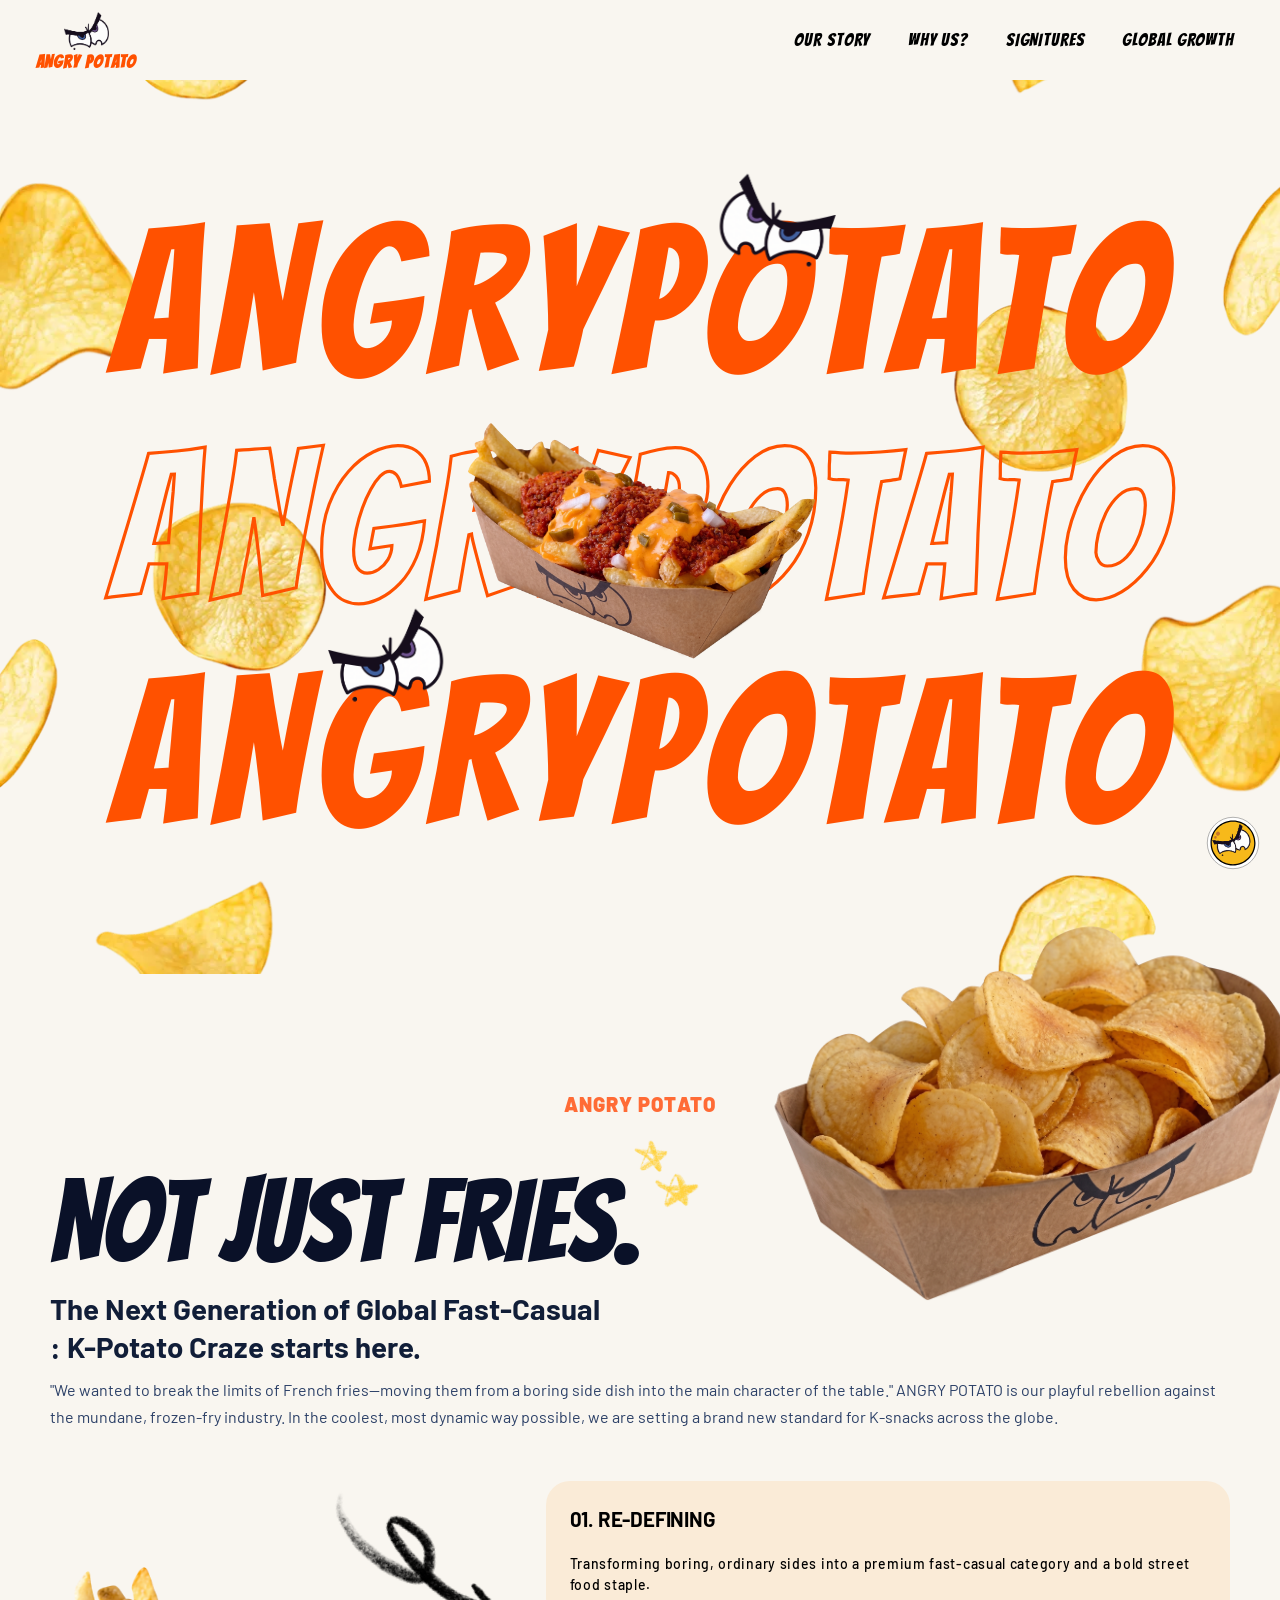
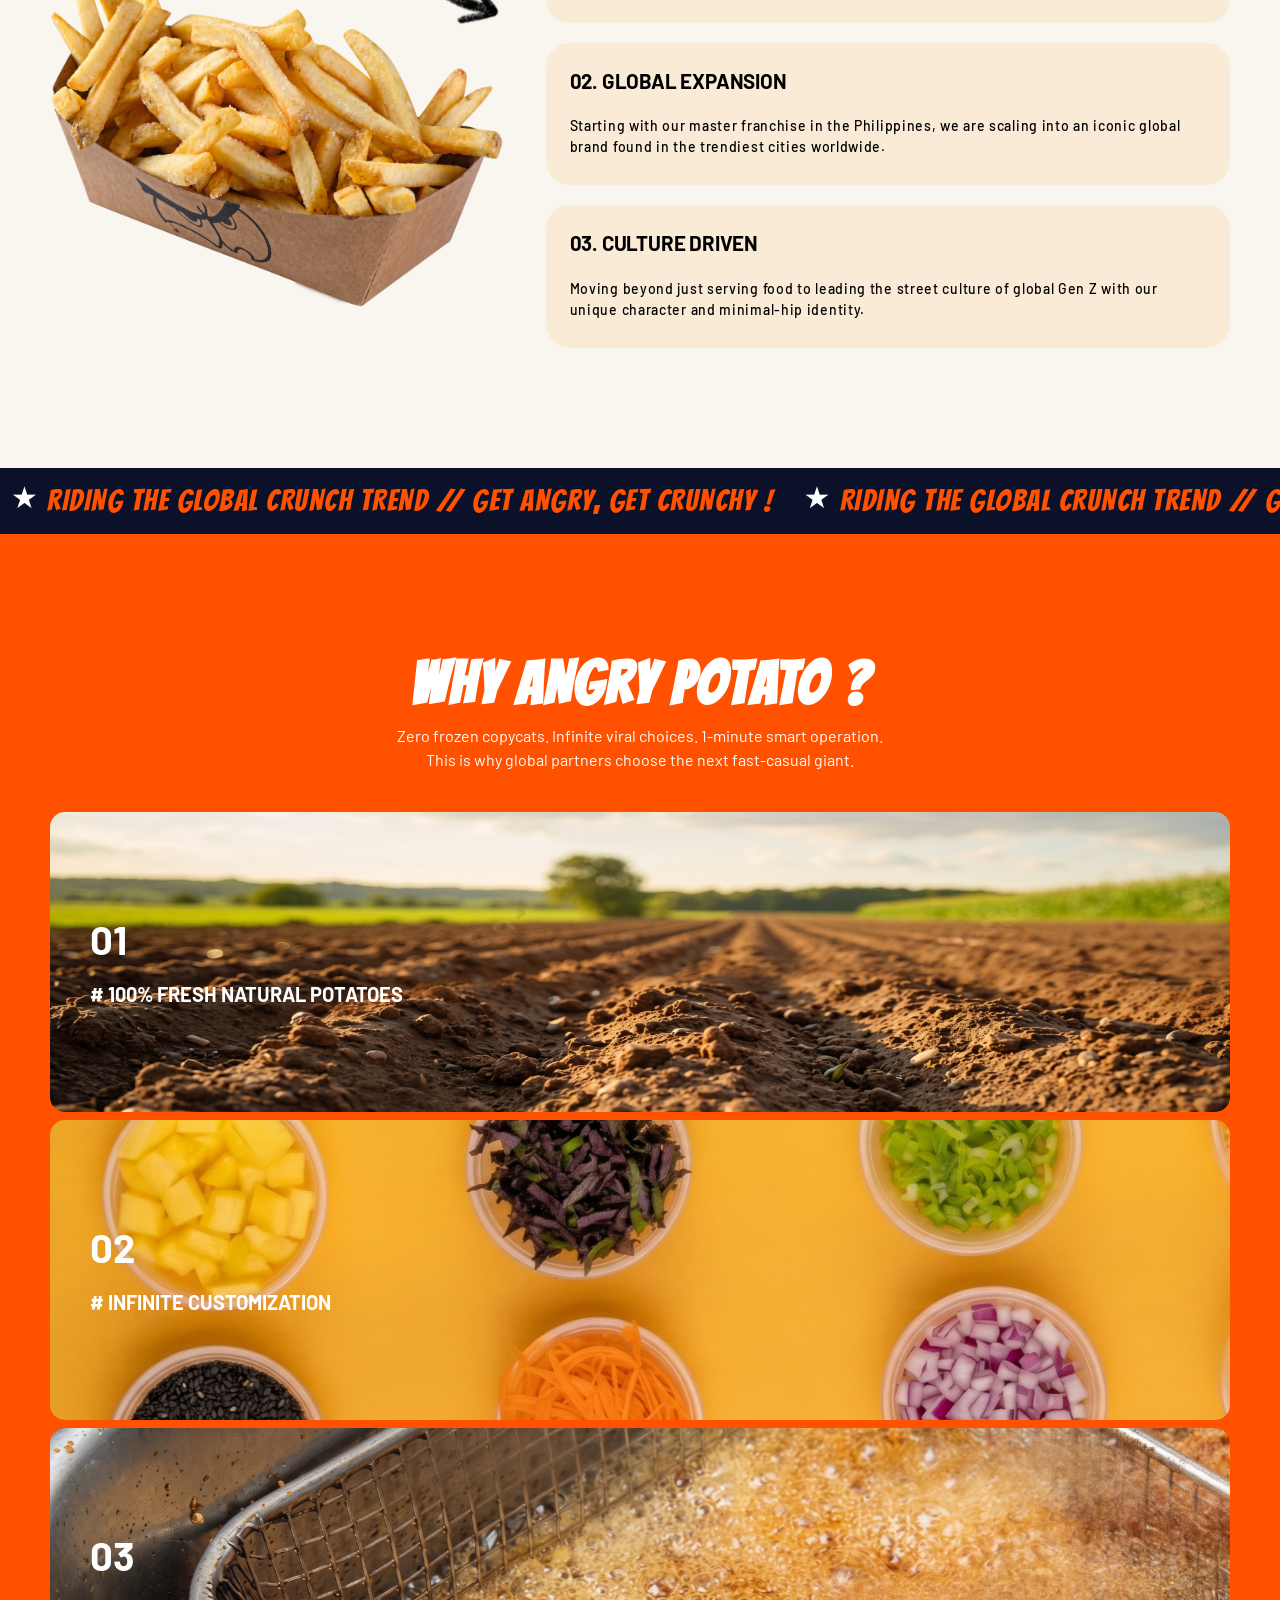
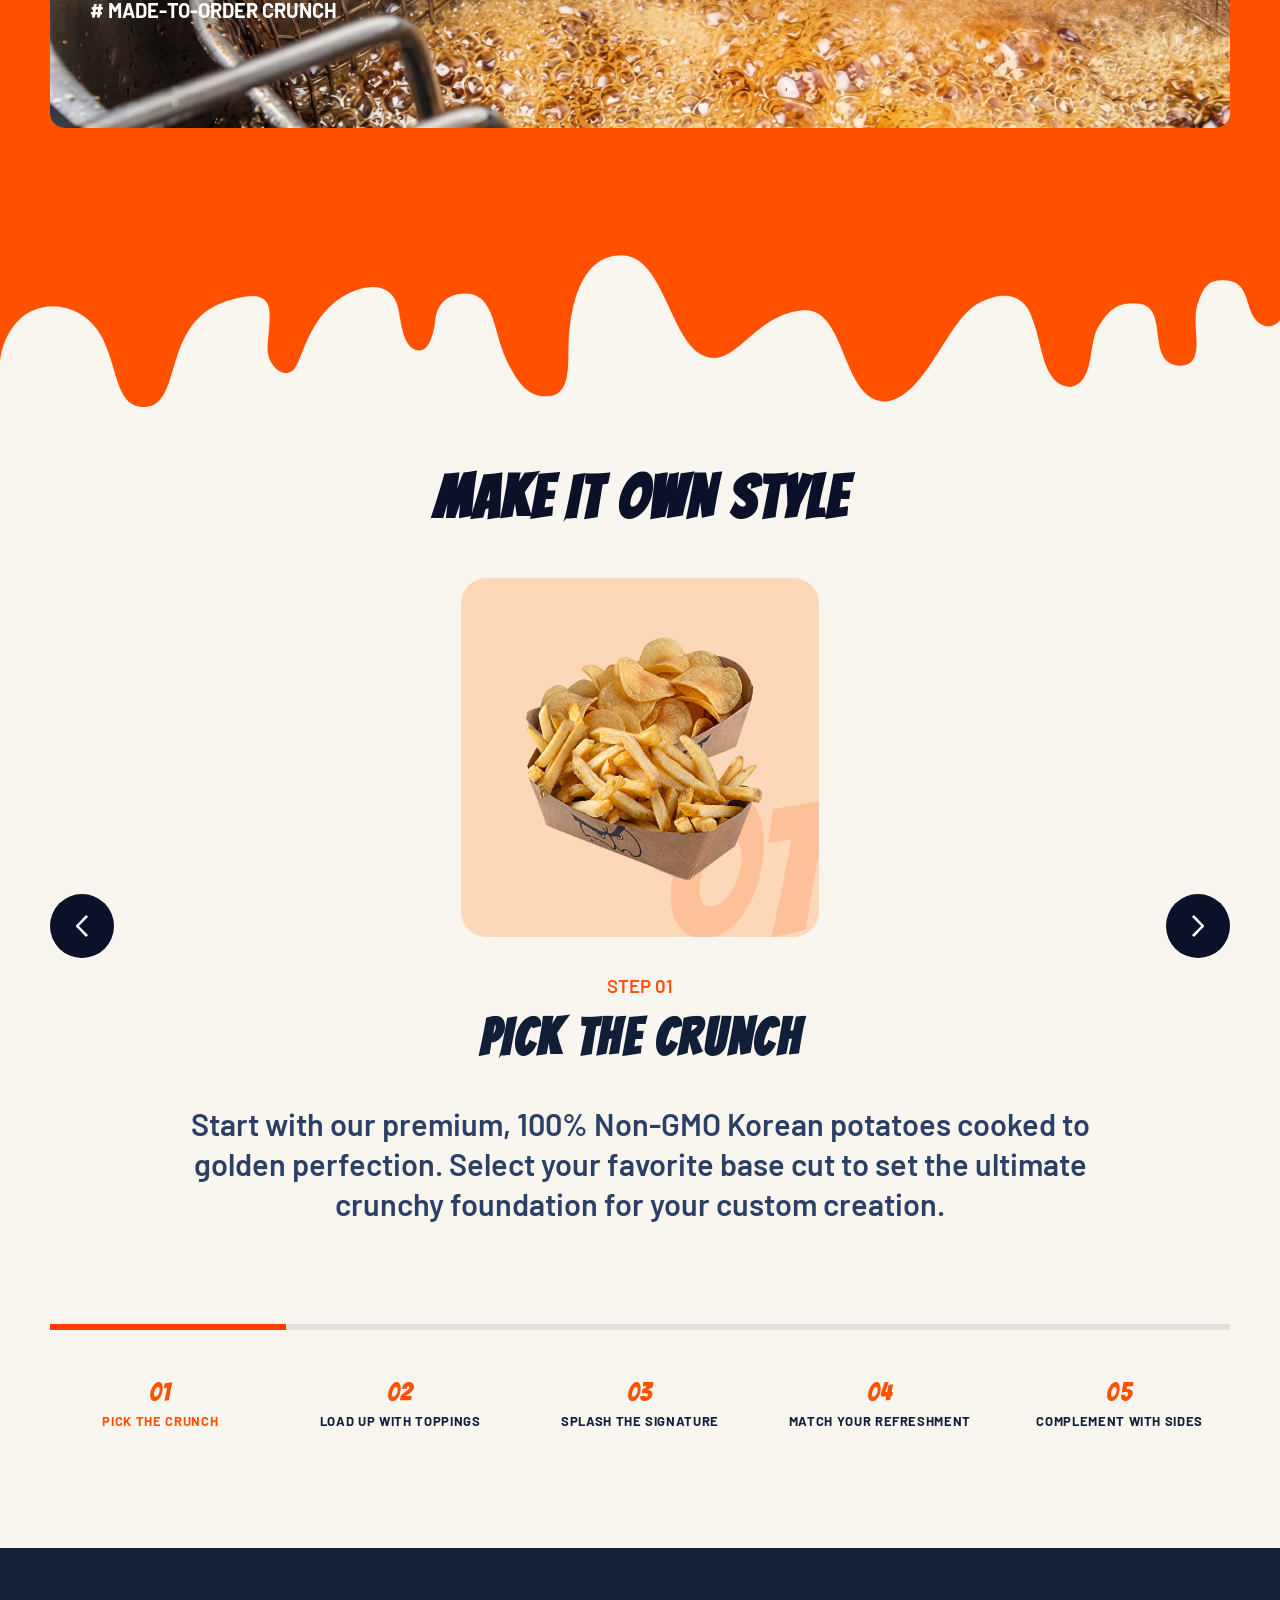
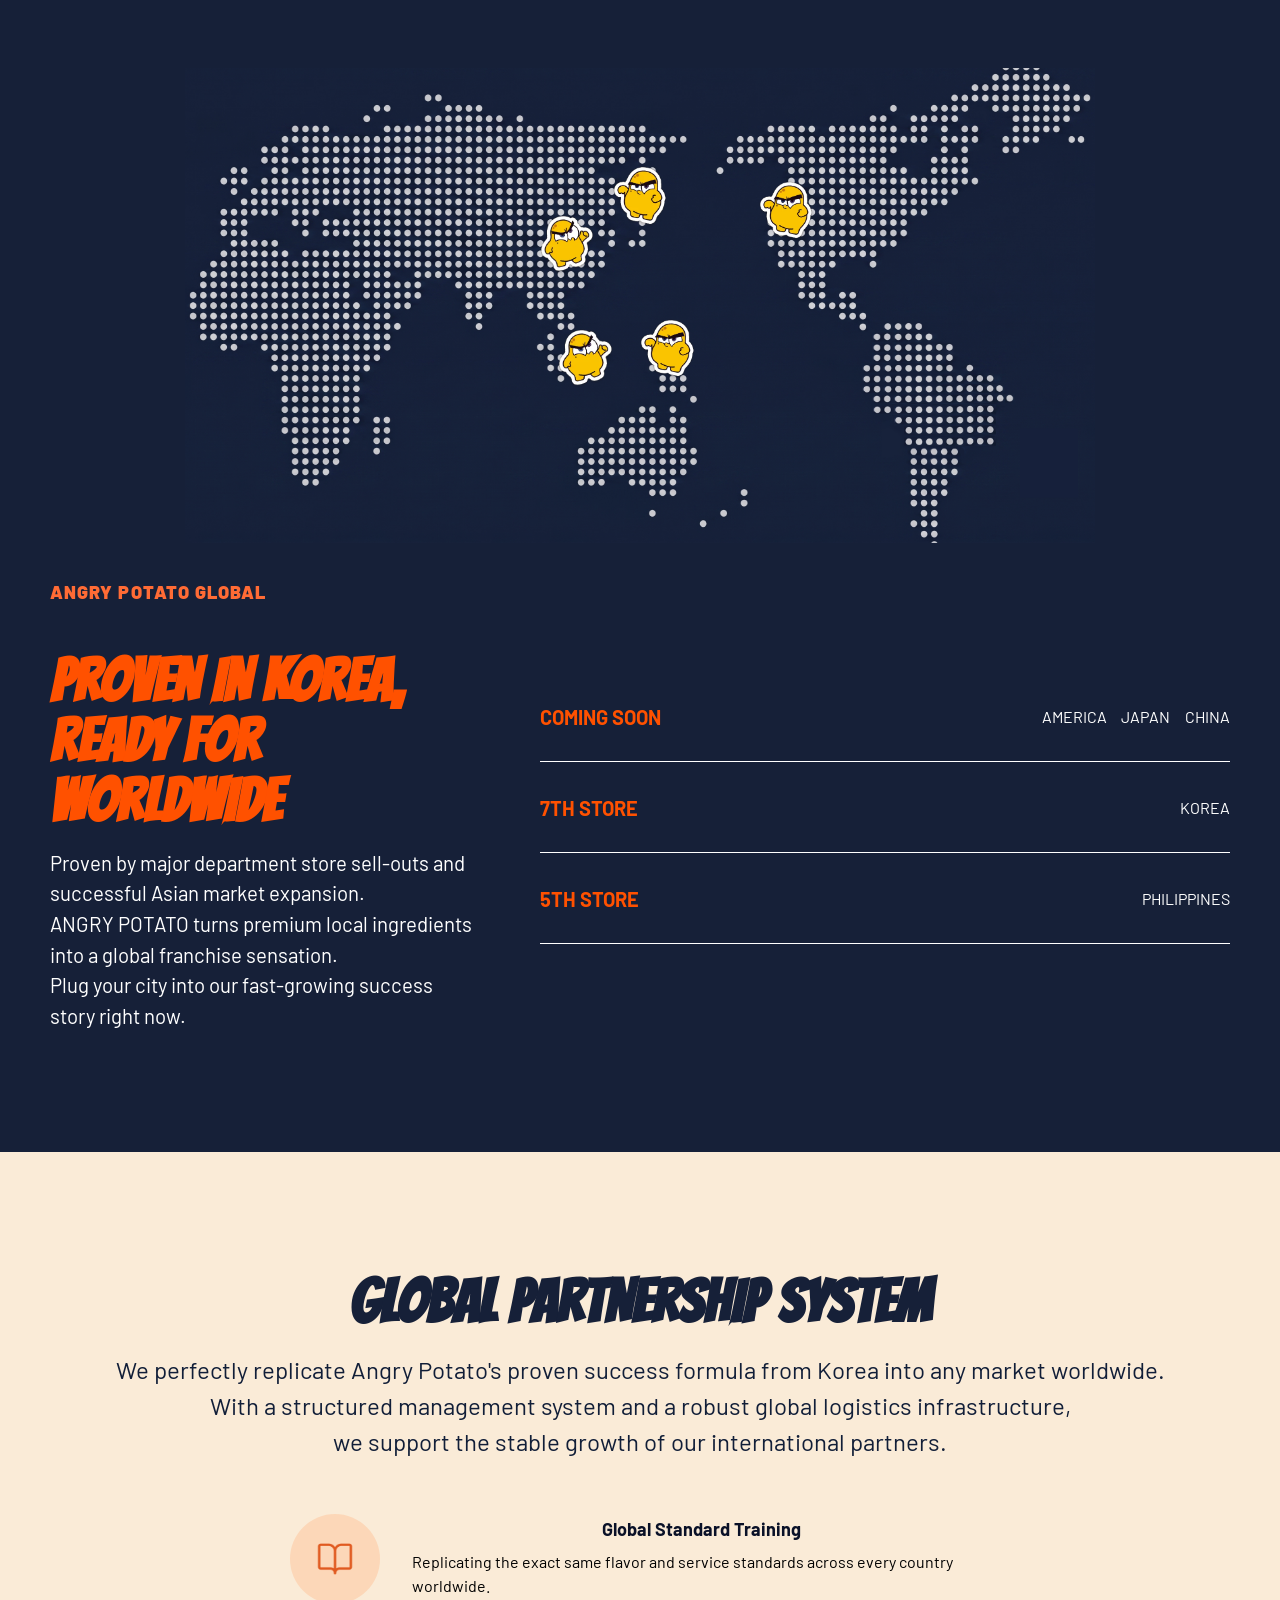
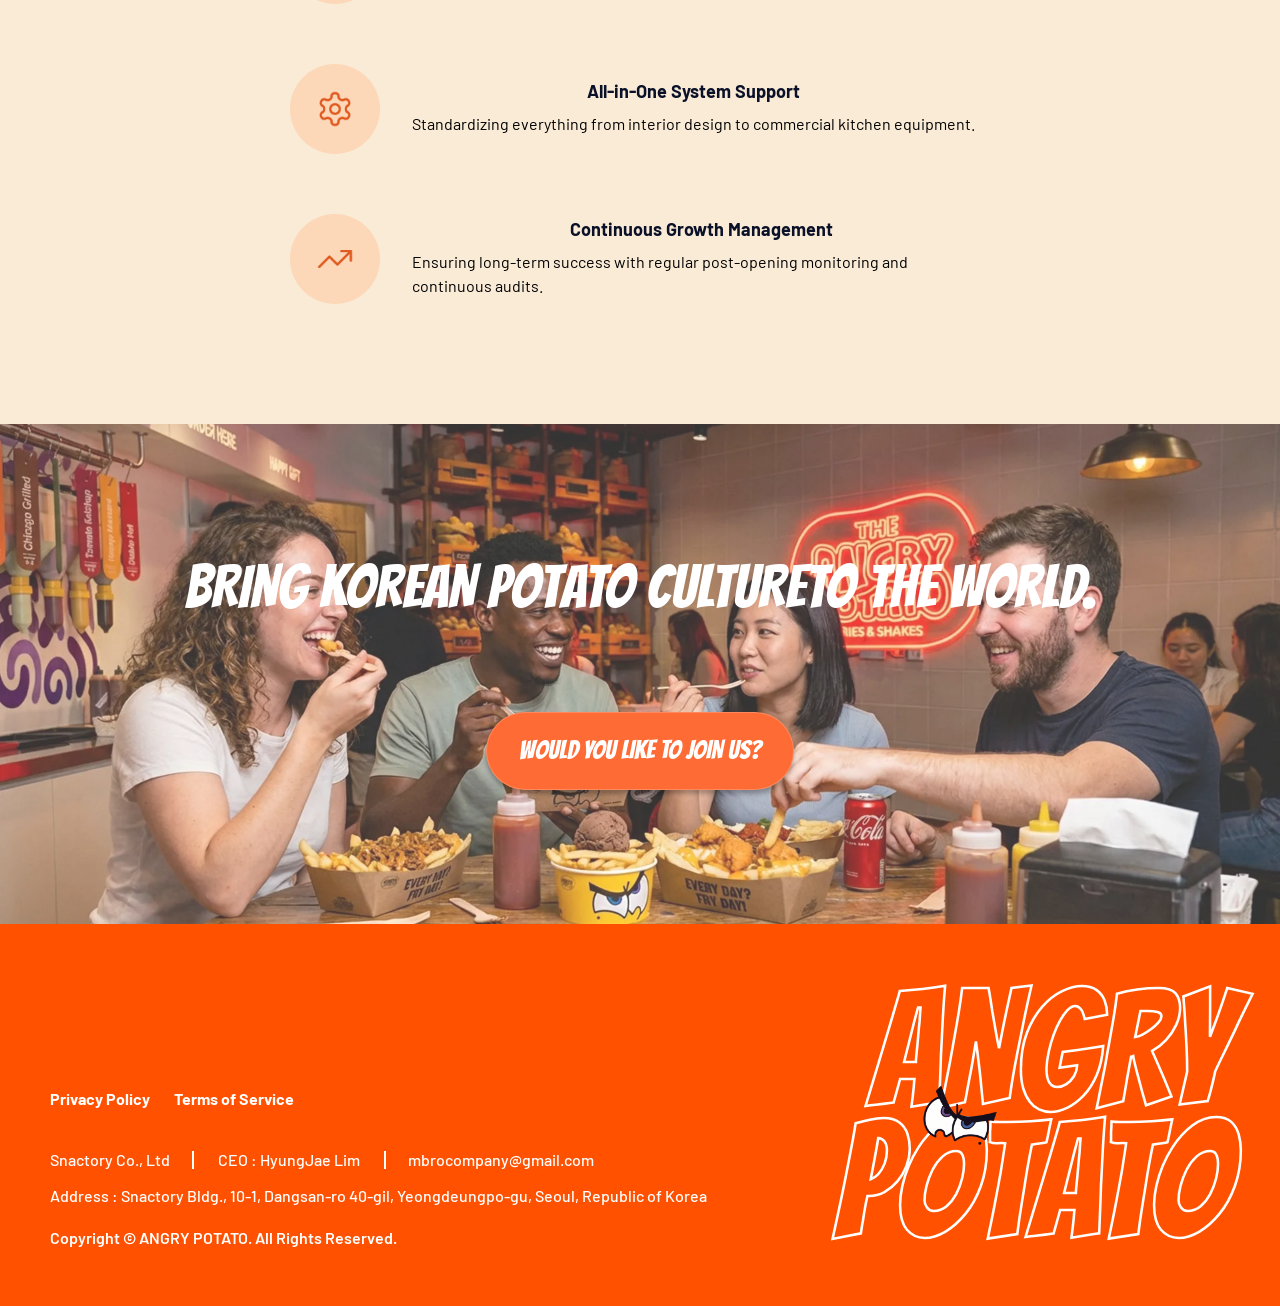
==== commit 57c89c22: "Add files via upload" ====
--- a/angrypotato/index.html
+++ b/angrypotato/index.html
@@ -132,7 +132,9 @@
                                     The Next Generation of Global Fast-Casual<br>: K-Potato Craze starts here.
                                 </p>
                                 <p class="brand-desc" data-aos="fade-up" data-aos-delay="300">
-                                    "We wanted to break the limits of French fries—moving them from a boring side dish into the main character of the table."<br>ANGRY POTATO is our playful rebellion against the mundane, frozen-fry industry.<br>In the coolest, most dynamic way possible, we are setting a brand new standard for K-snacks across the globe."
+                                    <span>"We wanted to break the limits of French fries—moving them from a boring side dish into the main character of the table."</span>
+                                    <span>ANGRY POTATO is our playful rebellion against the mundane, frozen-fry industry.</span>
+                                    <span>In the coolest, most dynamic way possible, we are setting a brand new standard for K-snacks across the globe.</span>
                                 </p>
                             </div>
                             <!-- 오른쪽 콘텐츠 -->
--- a/angrypotato/css/main.css
+++ b/angrypotato/css/main.css
@@ -128,10 +128,10 @@
     line-height: 1;
     letter-spacing: 0.05em;
     color: var(--color-black);
-    transition: 0.3s;
 }
 .gnb-menu li a:hover {
     color: var(--color-orange-800);
+    transition: 0.3s;
 }
 
 .menu-btn,
@@ -228,11 +228,10 @@
 
     font-size:20px;
     color: var(--color-black);
-
-    transition:.3s;
 }
 .menu-wrap a:hover{
     color:var(--color-orange-800);
+    transition:.3s;
 }
 
 @media (max-width: 1440px) {
@@ -728,12 +727,14 @@
 }
 .corevalue-content:nth-child(1){
     background:url(../img/hover_01_1800.png) left top/auto 100% no-repeat;
+    border-radius: 15px 0 0 15px;
 }
 .corevalue-content:nth-child(2){
     background:url(../img/hover_02_1800.png) center top/auto 100% no-repeat;
 }
 .corevalue-content:nth-child(3){
     background:url(../img/hover_03_1800.png) right top/auto 100% no-repeat;
+    border-radius: 0 15px 15px 0;
 }
 .card-tit{
     display:flex;
@@ -784,6 +785,7 @@
 }
 .corevalue-content.active{
     flex-grow:3;
+    border-radius: 15px;
 }
 .corevalue-content.active .card-tit{
     flex:1;
@@ -819,9 +821,13 @@
         min-height:300px;
         flex-grow:1;
     }
+    .corevalue-content:nth-child(1) {
+        border-radius: 15px;
+    }
     .corevalue-content:nth-child(2),
     .corevalue-content:nth-child(3){
         background-position:left top;
+        border-radius: 15px;
     }
     .card-tit{
         flex:1;
@@ -920,9 +926,6 @@
 }
 
 
-
-
-
 /* signature-sec */
 .signature-sec {
     position: relative;
@@ -1365,10 +1368,6 @@
     justify-content: space-between;
     align-items: center;
     width: 100%;
-
-    opacity: 0;
-    transform: translateY(20px);
-    animation: fadeUp .6s forwards;
 }
 .status-item::after {
     position: absolute;
@@ -1380,25 +1379,7 @@
     width: 100%;
     height: 1px;
 }
-.status-item.show {
-    opacity: 1;
-    transform: translateY(0);
-}
-.status-item:nth-child(1) {
-    transition-delay: .3s;
-}
-.status-item:nth-child(2) {
-    transition-delay: .5s;
-}
-.status-item:nth-child(3) {
-    transition-delay: .7s;
-}
-@keyframes fadeUp {
-    to {
-        opacity: 1;
-        transform: translateY(0);
-    }
-}
+
 .status-item strong {
     display: inline-block;
     flex-shrink: 0;
@@ -1630,25 +1611,9 @@
         justify-content: flex-start;
         gap: 32px;
         text-align: left;
-        opacity: 0;
-        transform: translateY(40px);
-        transition:
-            opacity .6s ease,
-            transform .6s ease;
-    }
-    .partnership-item.show {
-        opacity: 1;
-        transform: translateY(0);
-    }
-    .partnership-item:nth-child(1) {
-        transition-delay: .3s;
-    }
-    .partnership-item:nth-child(2) {
-        transition-delay: .5s;
-    }
-    .partnership-item:nth-child(3) {
-        transition-delay: .7s;
-    }
+        
+    }
+
     .partnership-item:not(:last-child)::after {
         display: none;
     }
@@ -1753,6 +1718,14 @@
 }
 .cta-sec .inner h2 br {
     display: none;
+}
+@keyframes pulse {
+    0%,100%{
+        transform: scale(1);
+    }
+    50%{
+        transform: scale(1.04);
+    }
 }
 .cta-btn {
     display: block;
@@ -1769,10 +1742,12 @@
     border: 1px solid rgba(255, 255, 255, 0.2);
     box-shadow: 0 4px 4px rgba(0, 0, 0, 0.25);
     cursor: pointer;
-    transition: .3s ease;
+    animation: pulse 2s ease-in-out infinite;
 }
 .cta-btn:hover{
     background: var(--color-orange-900);
+    transition: .3s ease;
+    animation-play-state: paused;
 }
 
 @media (max-width: 1440px) {
@@ -2052,18 +2027,21 @@
     opacity:0;
     transition:opacity .25s ease;
 }
-
 .icon-default{
     opacity:1;
 }
-
-.chatbot-btn:hover .icon-default{
+.icon-hover{
     opacity:0;
 }
-
-.chatbot-btn:hover .icon-hover{
+.chatbot-btn.is-hover .icon-default,
+.chatbot.is-open .icon-default {
+    opacity:0;
+}
+.chatbot-btn.is-hover .icon-hover,
+.chatbot.is-open .icon-hover {
     opacity:1;
 }
+
 
 /* 위젯 */
 .chatbot-widget{
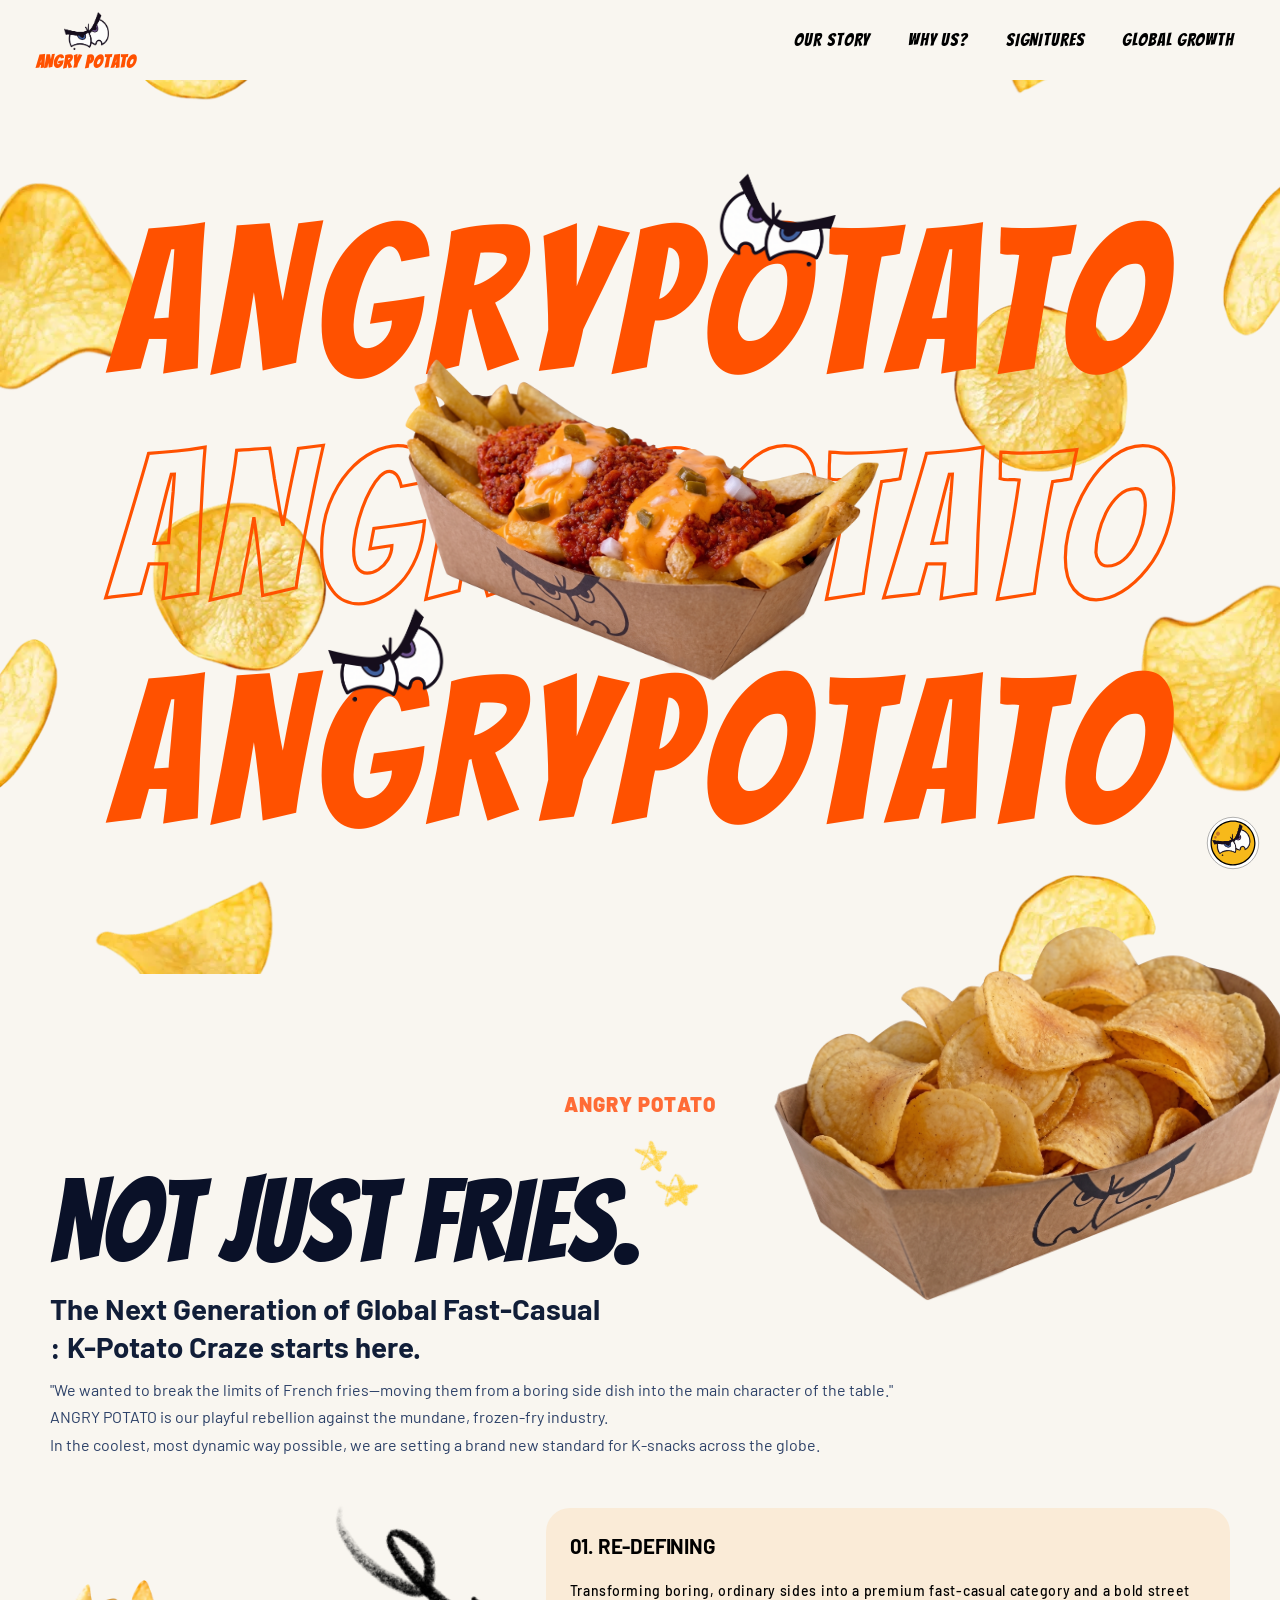
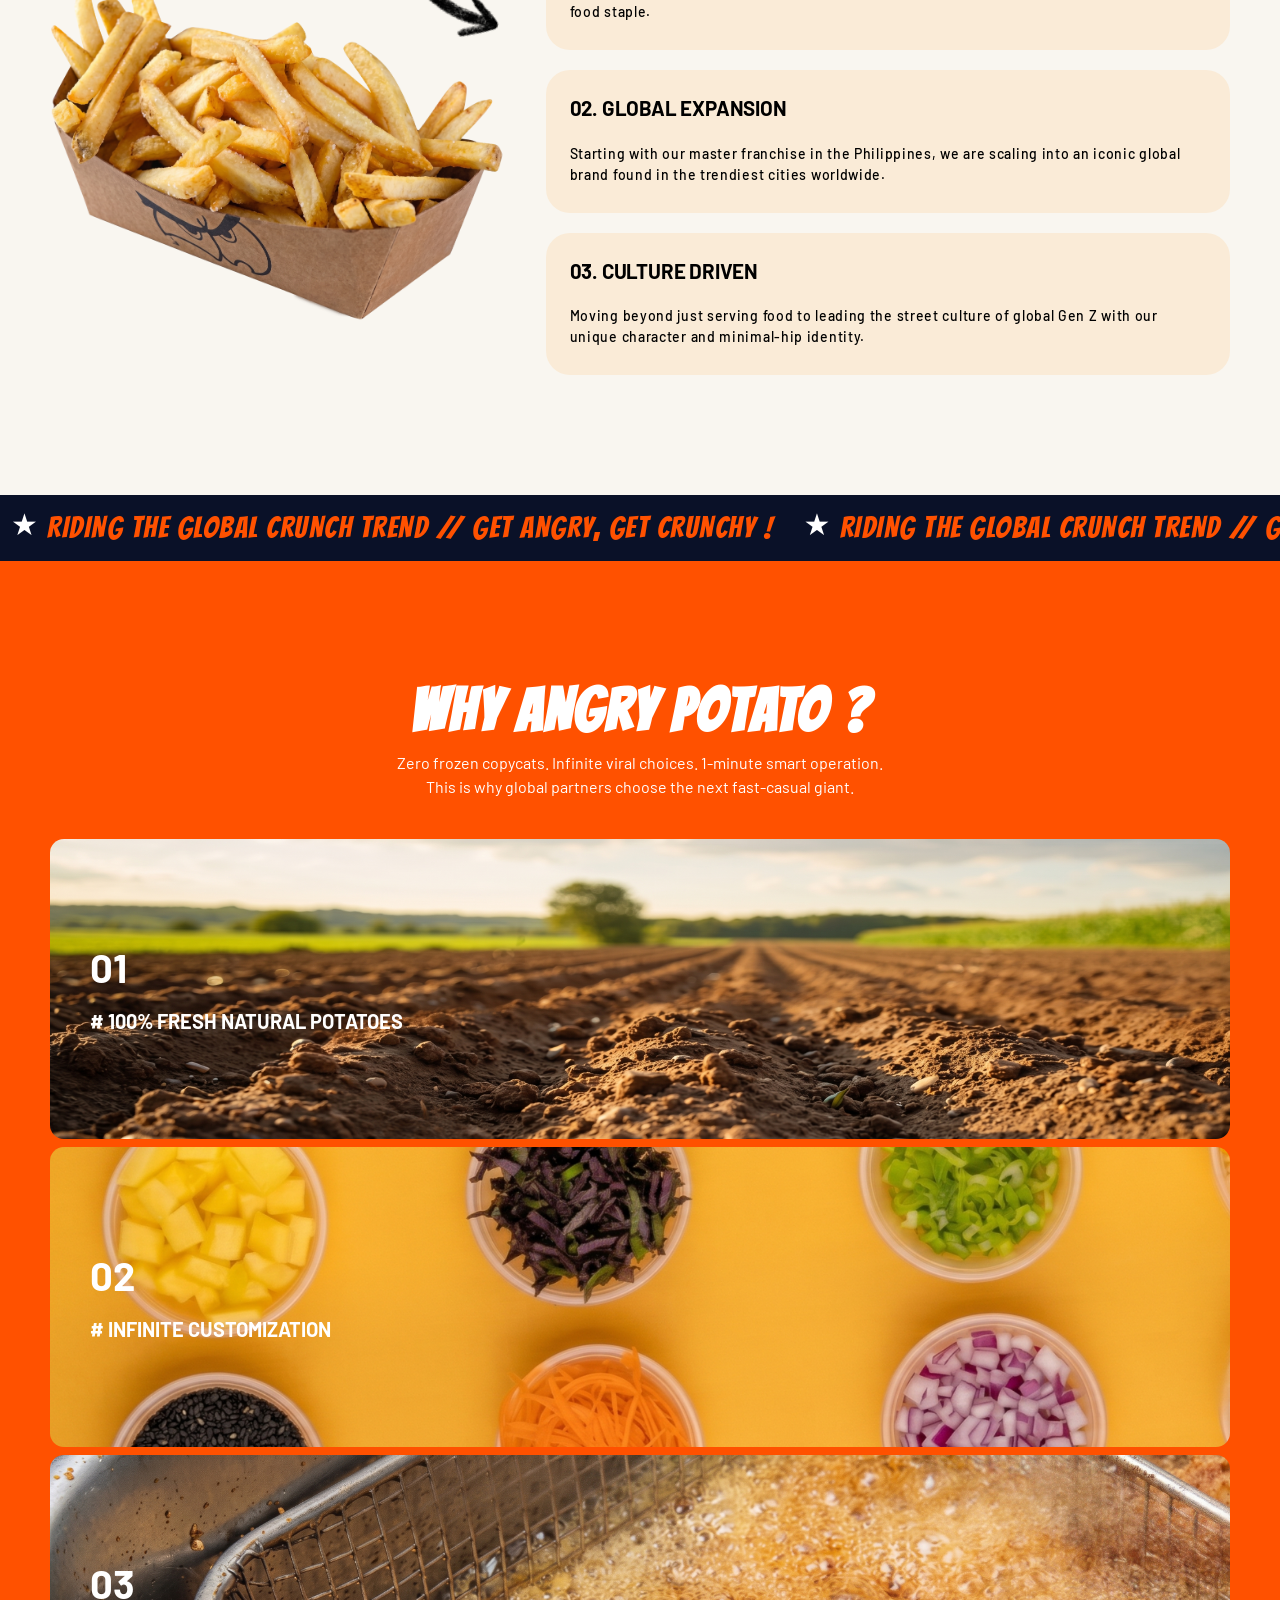
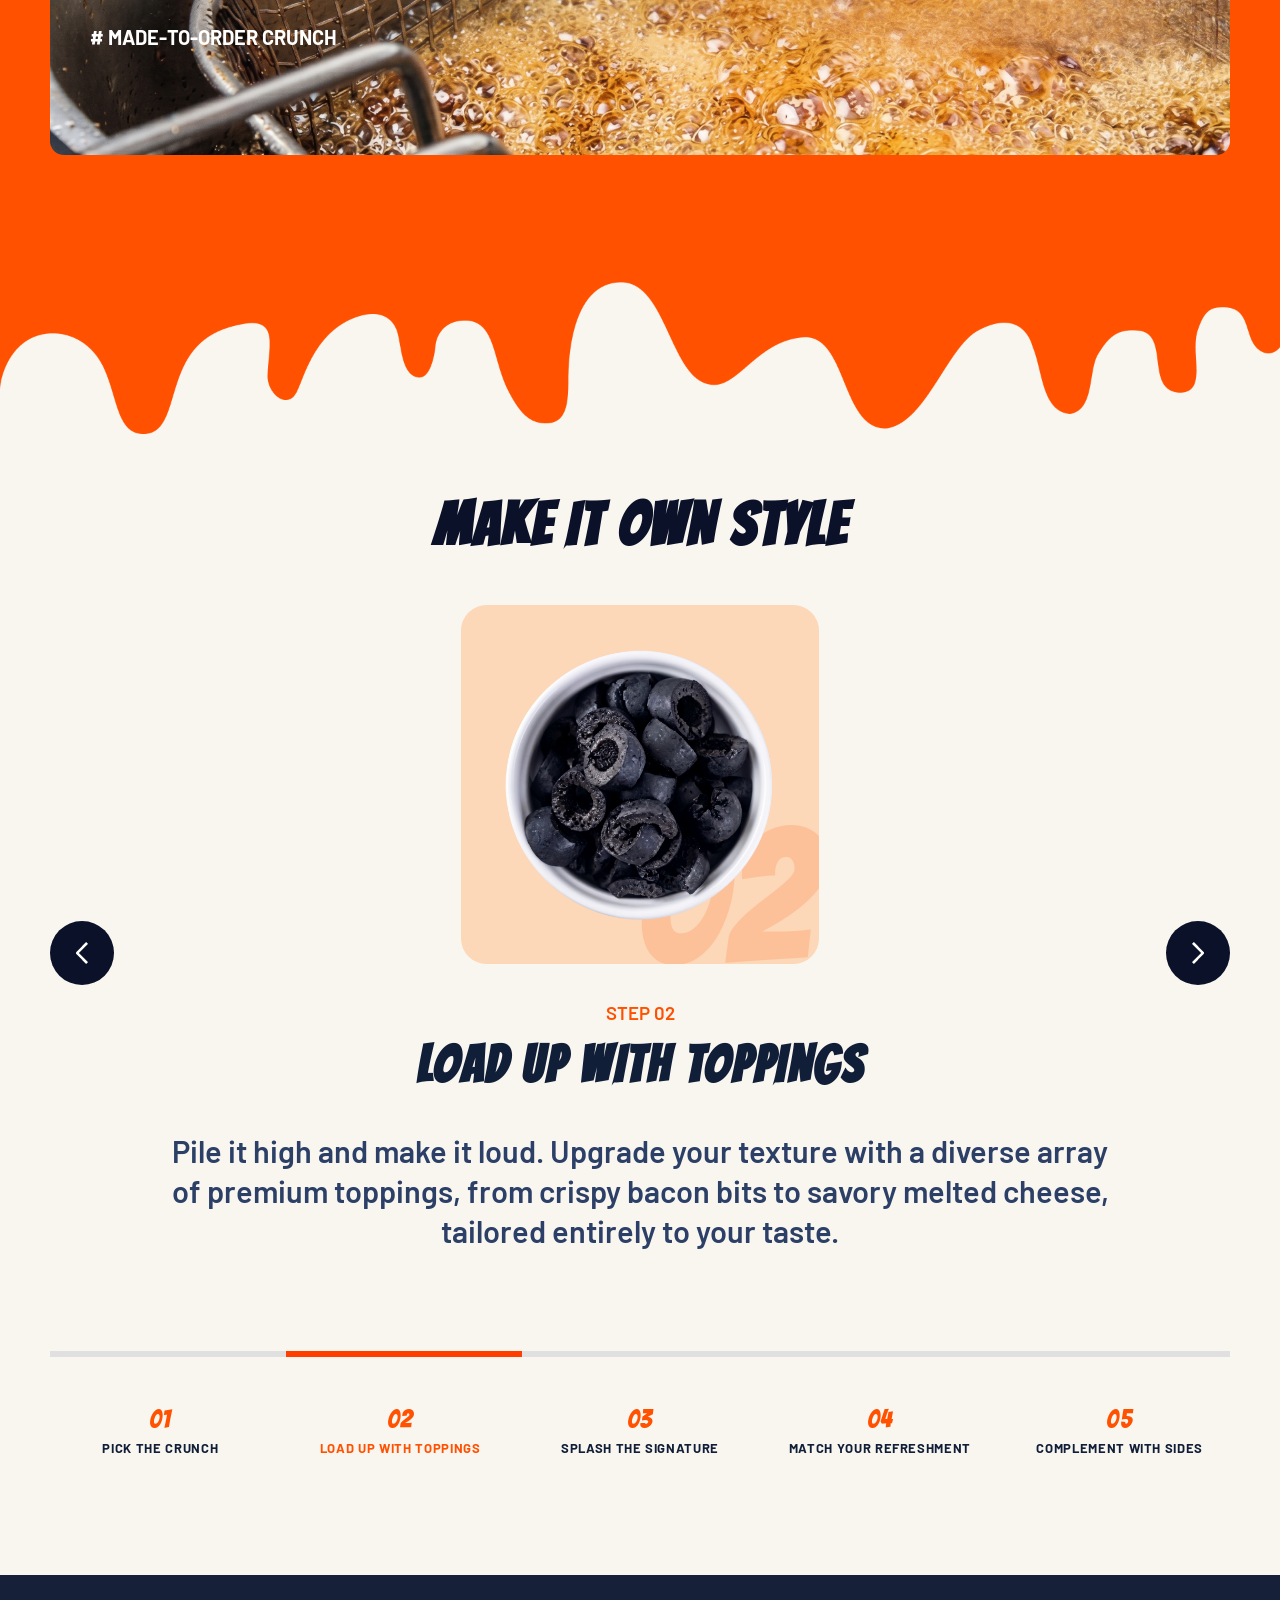
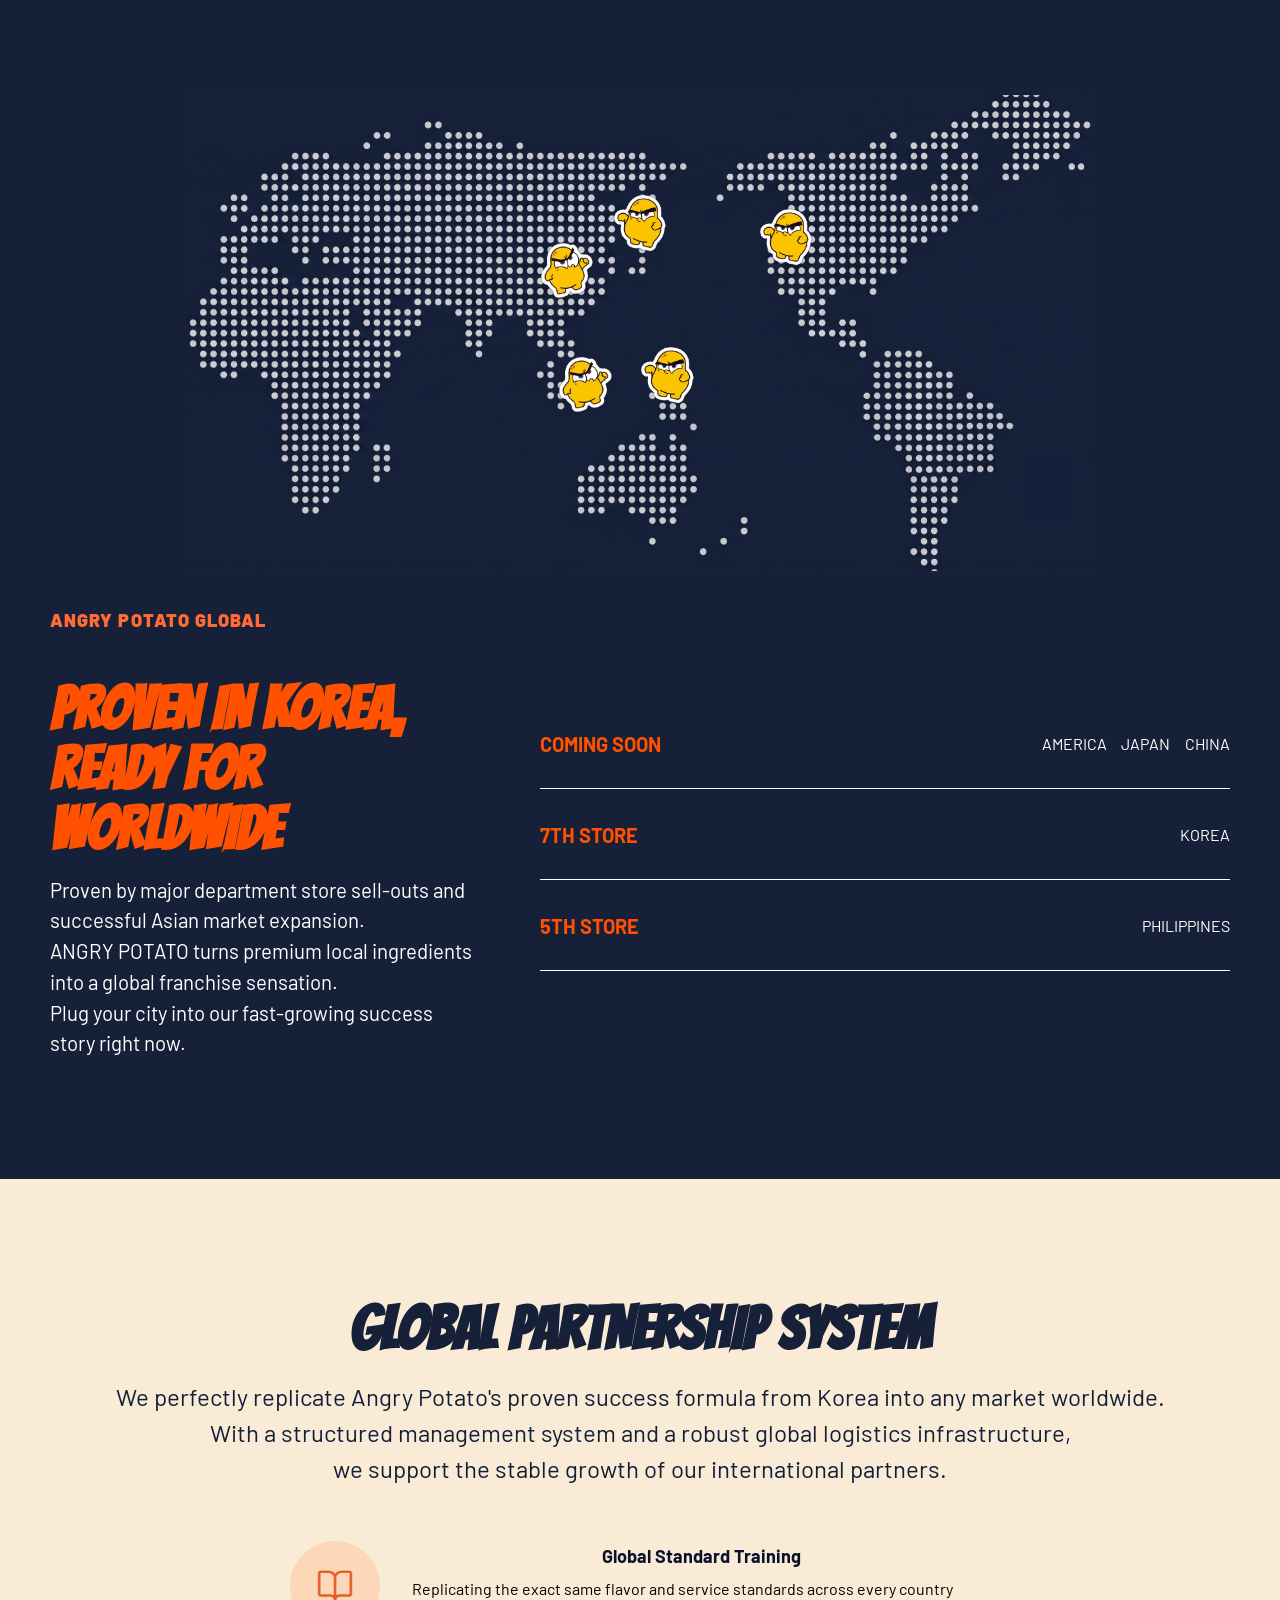
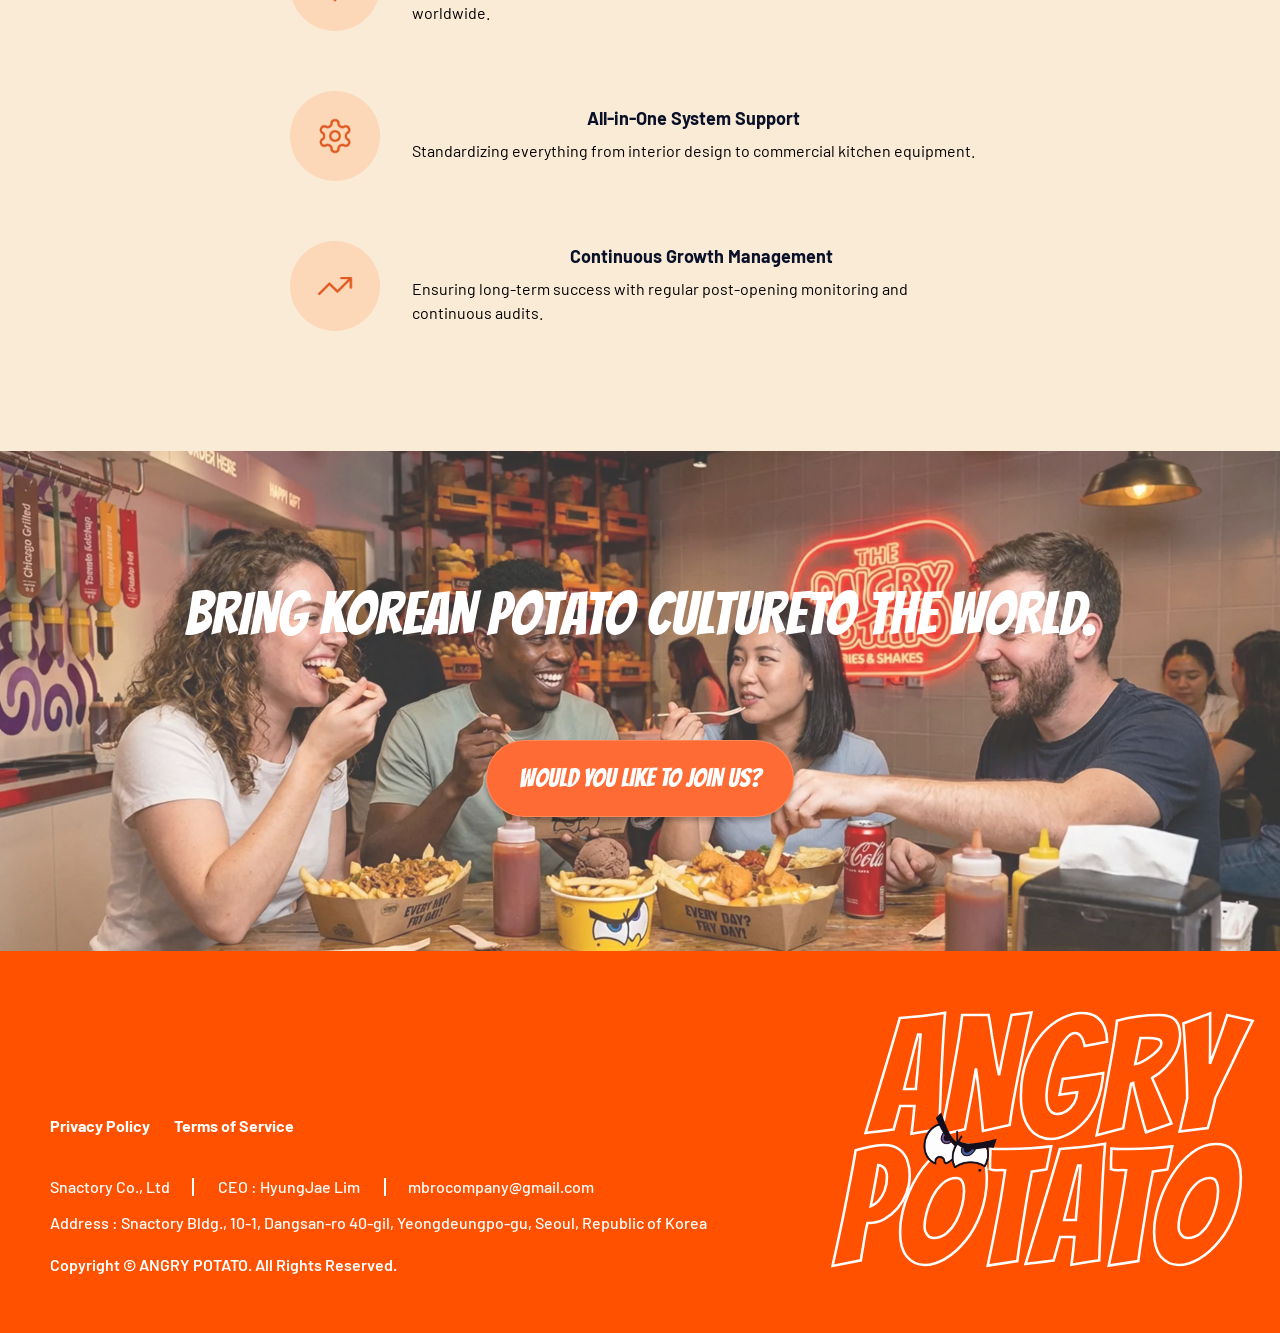
==== commit a3d61876: "Add files via upload" ====
--- a/angrypotato/index.html
+++ b/angrypotato/index.html
@@ -102,9 +102,9 @@
                 <section class="hero-sec">
                     <div class="inner">
                         <div class="hero-txt">
-                            <p data-aos="fade-up" data-aos-delay="100">ANGRY<br class="mo-br">POTATO</p>
-                            <p class="outline" data-aos="fade-up" data-aos-delay="200">ANGRY<br class="mo-br">POTATO</p>
-                            <p data-aos="fade-up" data-aos-delay="300">ANGRY<br class="mo-br">POTATO</p>
+                            <p>ANGRY<br class="mo-br">POTATO</p>
+                            <p class="outline">ANGRY<br class="mo-br">POTATO</p>
+                            <p>ANGRY<br class="mo-br">POTATO</p>
                             <img class="hero-img" src="img/hero-img.png" alt="">
                             <img class="caractor01" src="img/logo02.png" alt="">
                             <img class="caractor02" src="img/logo02.png" alt="">
--- a/angrypotato/css/main.css
+++ b/angrypotato/css/main.css
@@ -68,7 +68,6 @@
     width: 100%;
     height:var(--header-height);
     background-color: var(--color-orange-200);
-    /* padding: 0 clamp(10px,2.5vw,20px); */
     z-index: 1000;
 }
 .inner {
@@ -378,10 +377,10 @@
 
 .hero-txt .hero-img {
     position: absolute;
-    top: 50%;
+    top: 46%;
     left: 50%;
     transform: translate(-50%, -50%);
-    width: 33%;
+    width: 45%;
     z-index: 4;
 }
 
@@ -431,6 +430,11 @@
     .hero-sec .inner {
         width: min(1800px, calc(100% - 80px));
     }
+    .hero-bg01,
+    .hero-bg02 {
+        width:33%;
+        height:100%;
+    }
     .hero-txt .mo-br {
         display: block;
     }
@@ -438,7 +442,7 @@
         line-height: 0.75;
     }
     .hero-txt .hero-img {
-        width: 50%;
+        width: 70%;
     }
     .hero-txt .caractor01 {
         top: 84%;
@@ -447,6 +451,12 @@
     .hero-txt .caractor02 {
         top: 14.7%;
         left: 94%;
+    }
+}
+
+@media (max-width: 400px) {
+    .hero-txt p {
+        font-size: 120px;
     }
 }
 
@@ -522,13 +532,17 @@
     color: var(--color-navy-700);
 }
 .brand-desc {
+    display: flex;
+    flex-direction: column;
     font-family: "Barlow", sans-serif;
     font-size: clamp(16px, calc(0.4vw + 10px), 18px);
     font-weight: 400;
     line-height: 1.7;
     color: var(--color-navy-500);
 }
-
+.brand-desc span {
+    display: block;
+}
 .brand-list {
     display: grid;
     align-self: flex-end;
@@ -616,12 +630,10 @@
     .brand-sec .inner {
         width: min(1800px, calc(100% - 80px));
     }
-    .hero-bg01,
-    .hero-bg02 {
-        width:33%;
-        height:100%;
-    }
     .brand-fries {
+        display: none;
+    }
+    .brand-desc span:nth-child(3) {
         display: none;
     }
 }
@@ -734,7 +746,7 @@
 }
 .corevalue-content:nth-child(3){
     background:url(../img/hover_03_1800.png) right top/auto 100% no-repeat;
-    border-radius: 0 15px 15px 0;
+    border-radius: 0 14px 14px 0;
 }
 .card-tit{
     display:flex;
@@ -785,7 +797,7 @@
 }
 .corevalue-content.active{
     flex-grow:3;
-    border-radius: 15px;
+    border-radius: 14px;
 }
 .corevalue-content.active .card-tit{
     flex:1;
@@ -822,12 +834,12 @@
         flex-grow:1;
     }
     .corevalue-content:nth-child(1) {
-        border-radius: 15px;
+        border-radius: 14px;
     }
     .corevalue-content:nth-child(2),
     .corevalue-content:nth-child(3){
         background-position:left top;
-        border-radius: 15px;
+        border-radius: 14px;
     }
     .card-tit{
         flex:1;
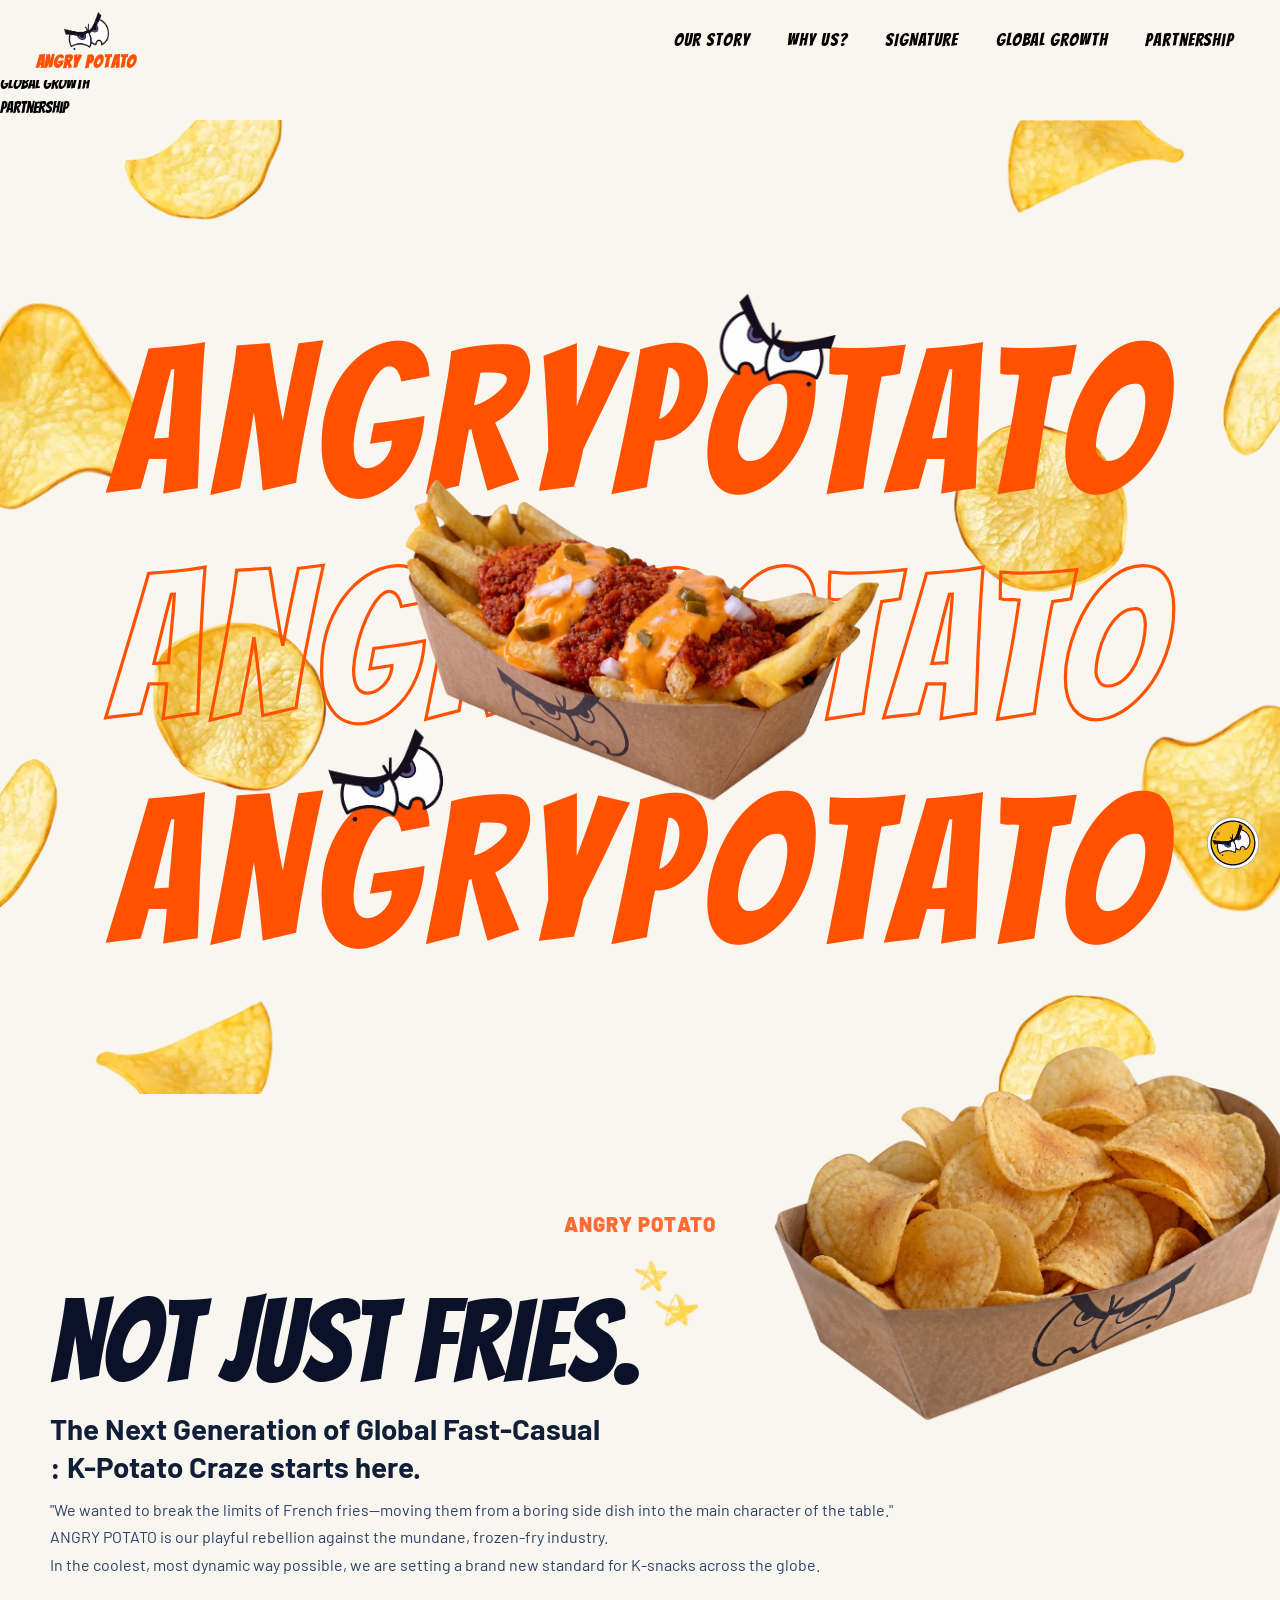
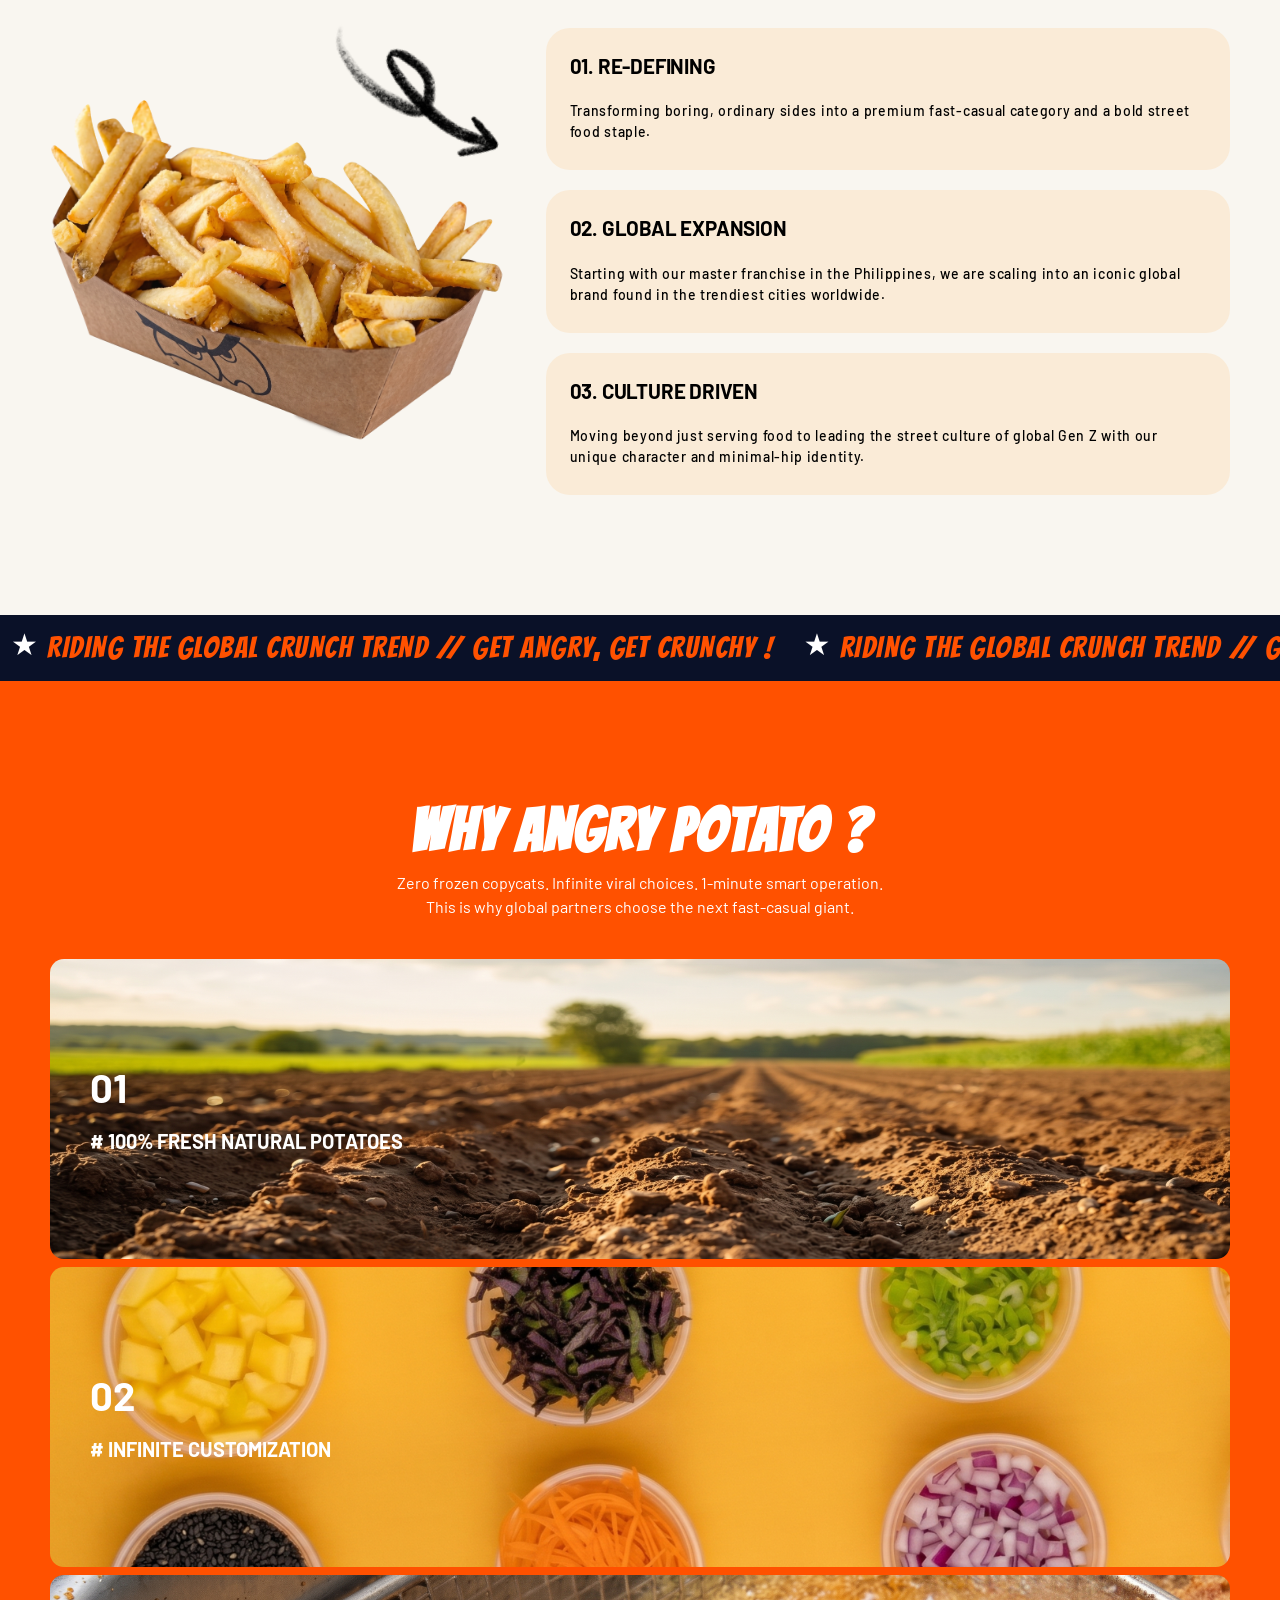
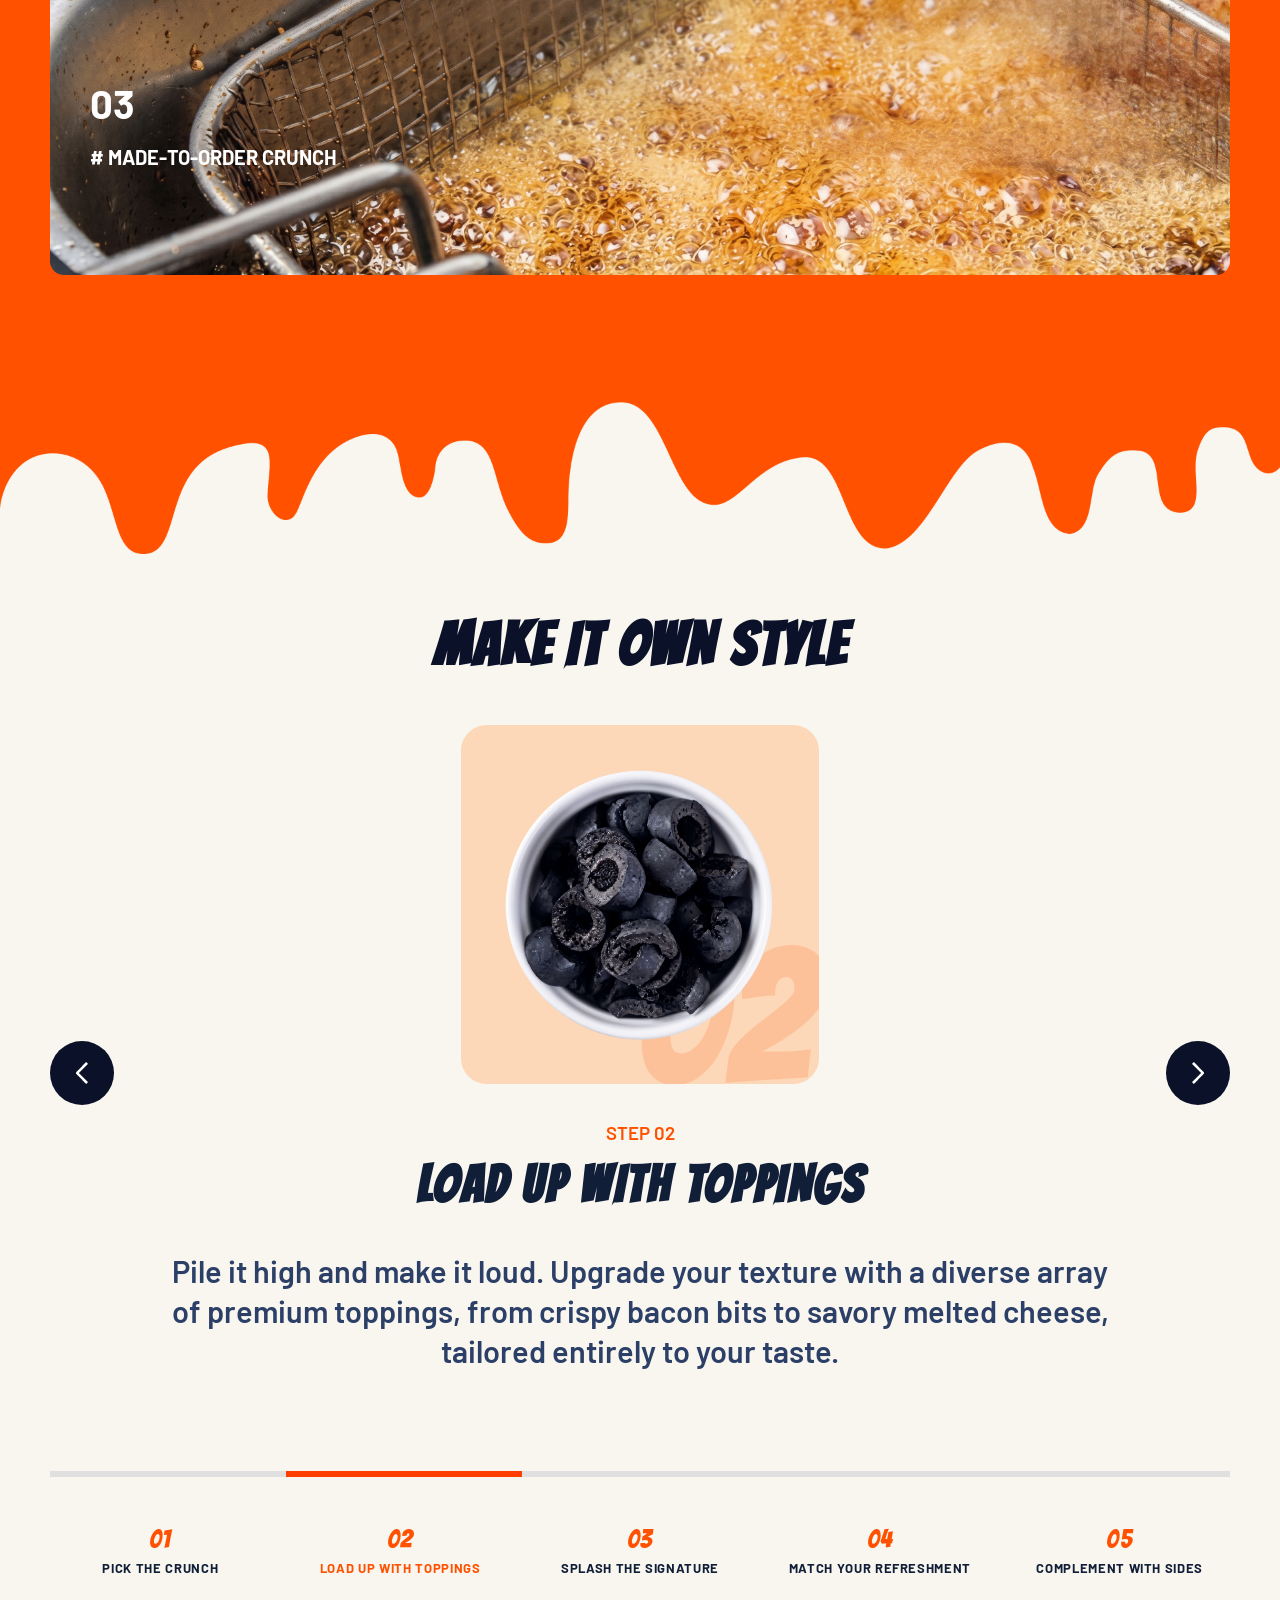
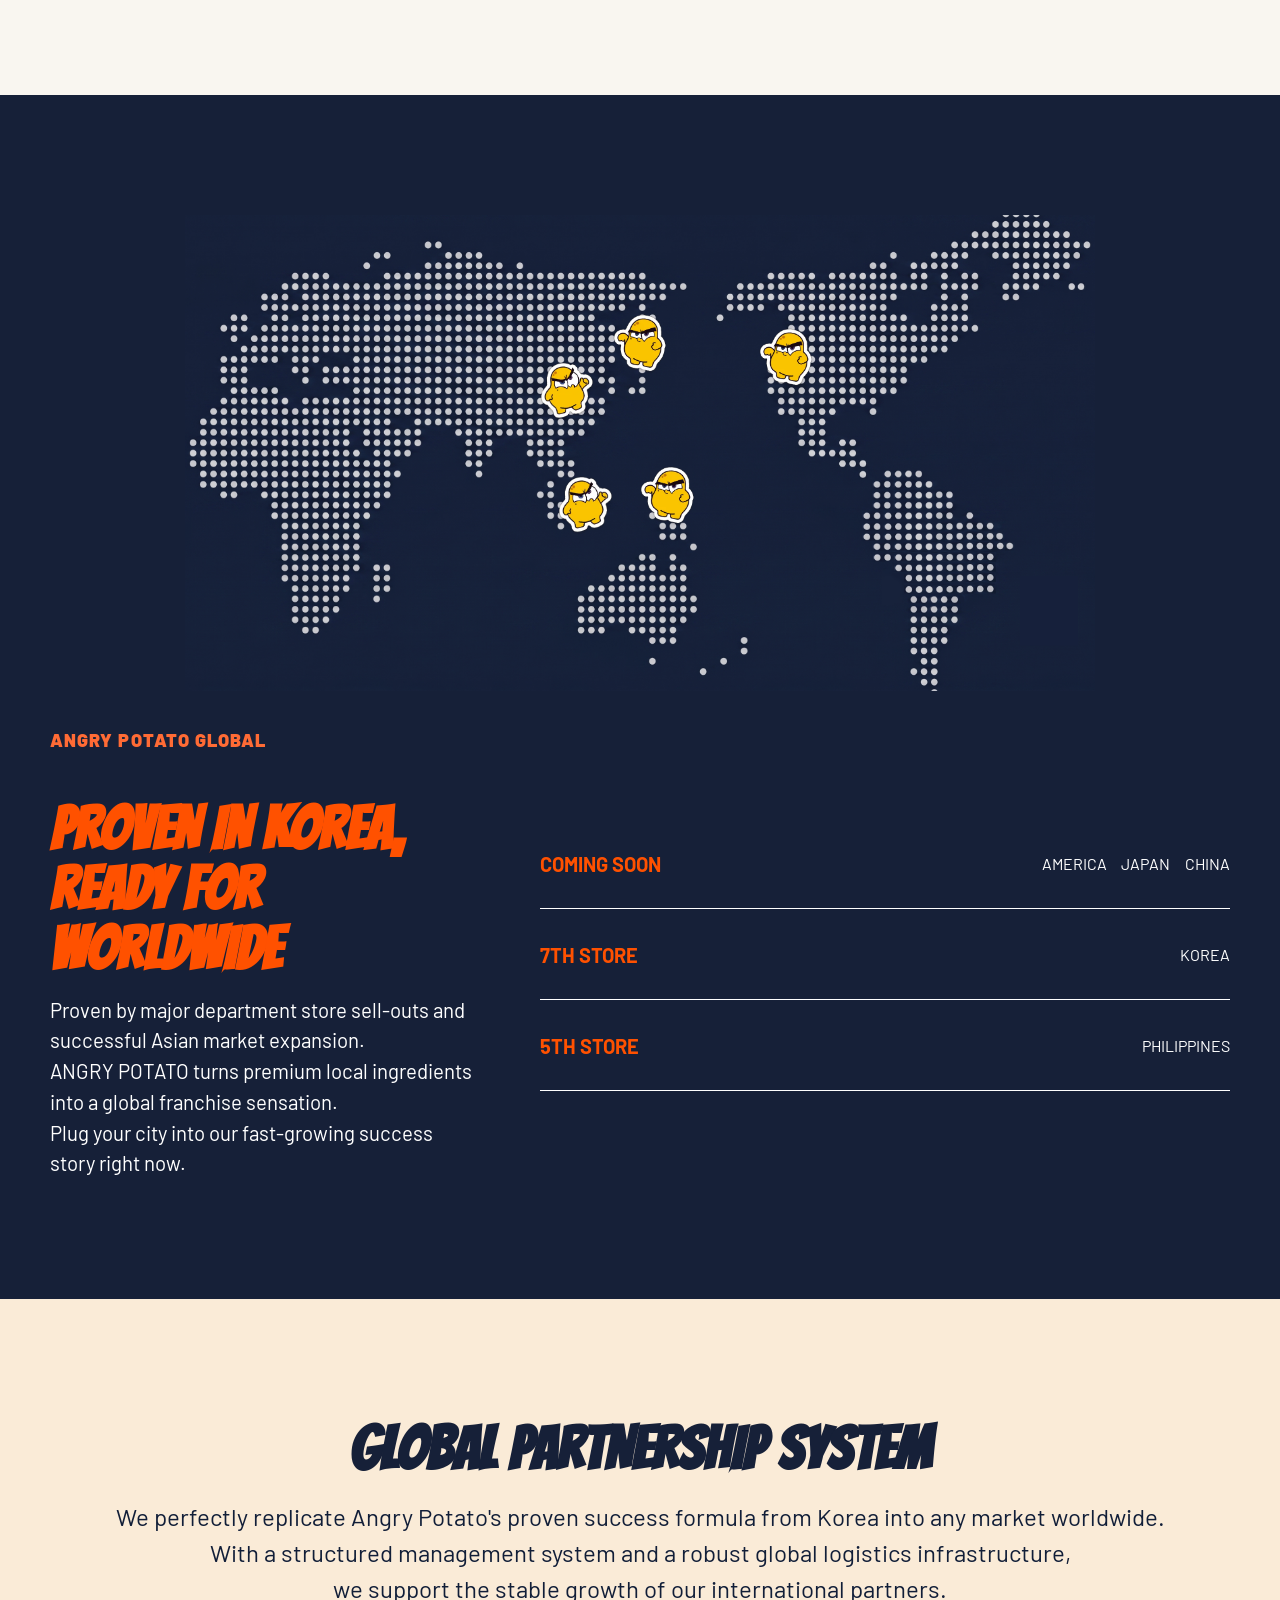
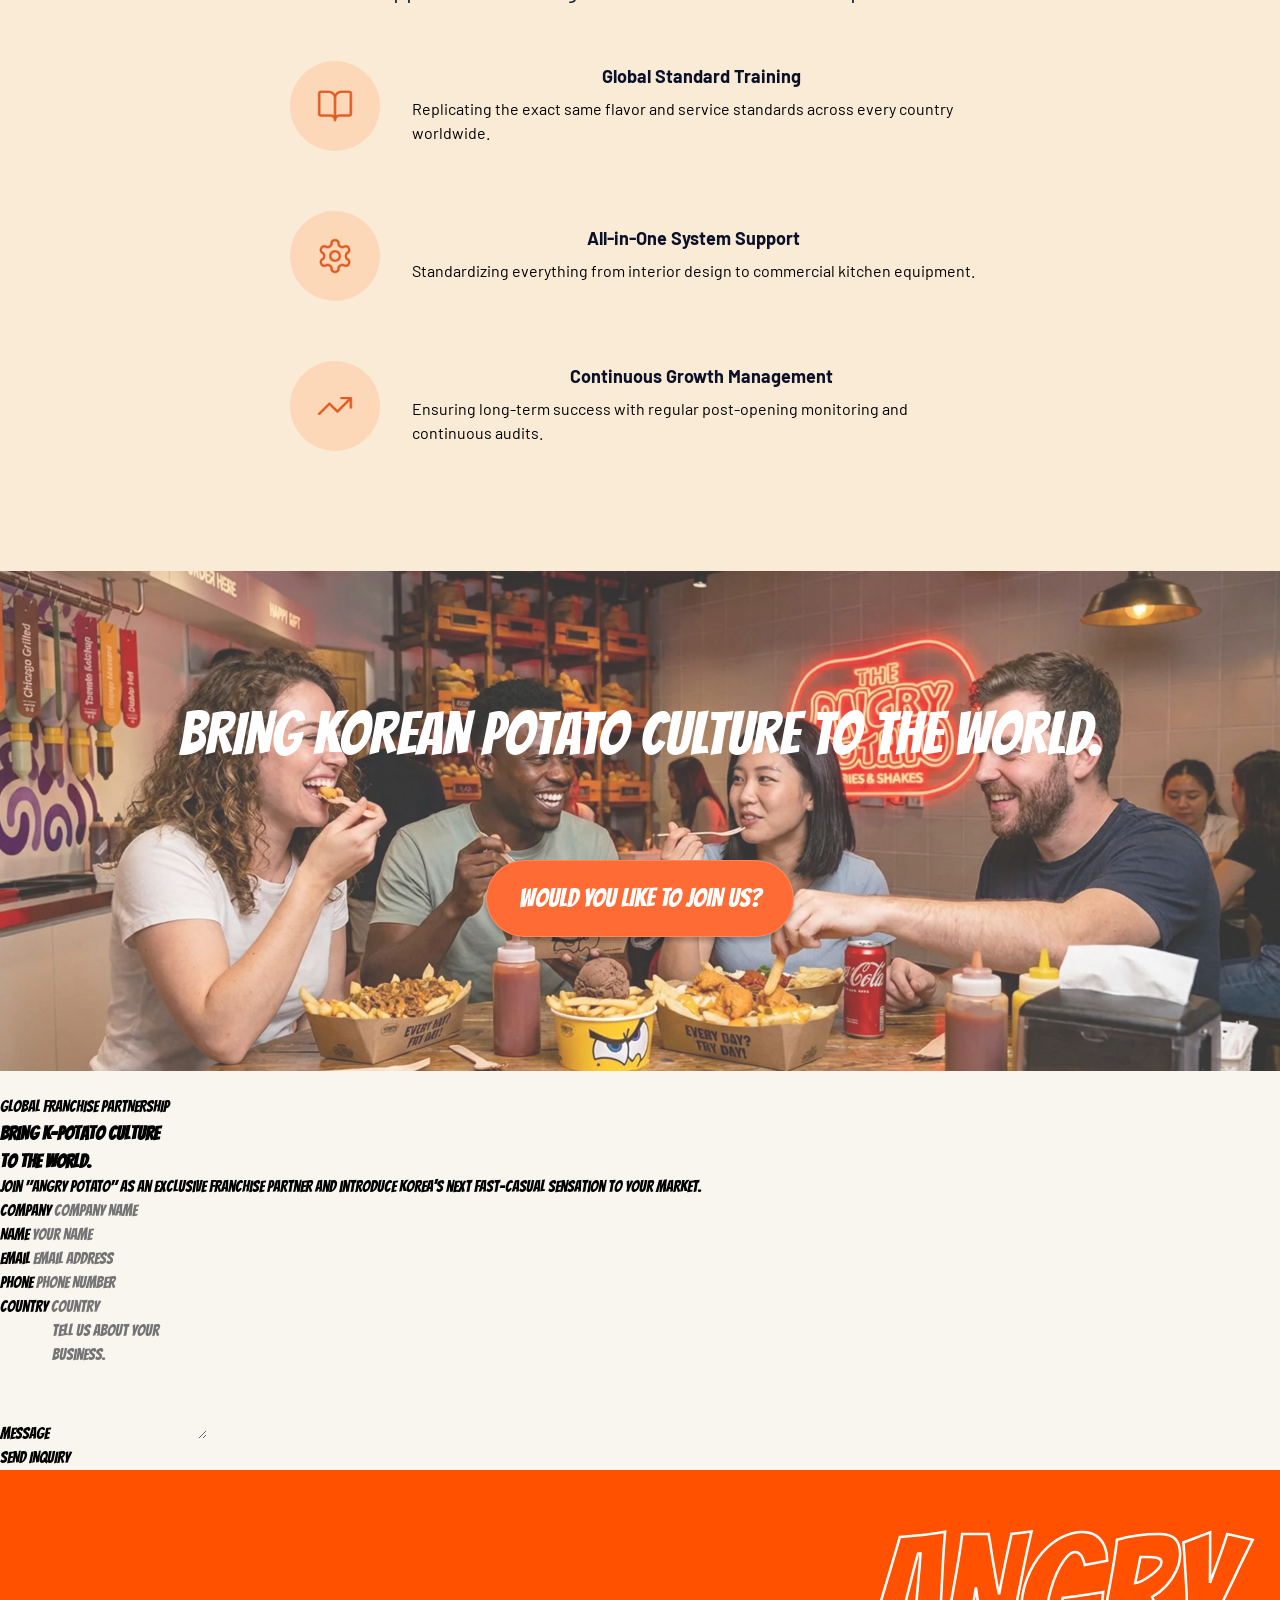
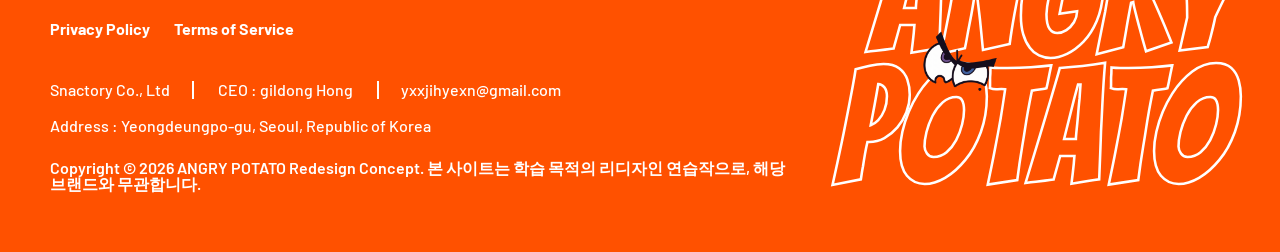
==== commit 9fdd516f: "Add files via upload" ====
--- a/angrypotato/index.html
+++ b/angrypotato/index.html
@@ -5,13 +5,22 @@
     <meta name="viewport" content="width=device-width, initial-scale=1.0">
     <title>angry potato </title>
 
+    <meta name="author" content="ANGRY POTATO">
+    <meta name="description" content="평범한 감자튀김을 넘어, 취향대로 완성하는 특별한 메뉴. 국내산 NON-GMO 생감자와 다양한 소스, 토핑으로 나만의 감자 메뉴를 즐겨보세요.">
+    <meta name="keywords" content="ANGRY POTATO, 앵그리포테이토, 감자튀김, 프렌치프라이, 커스터마이징, 생감자, 캐주얼 패스트푸드, 글로벌 프랜차이즈">
+    <meta name="classification" content="글로벌 캐주얼 패스트푸드 브랜드">
+
+    <meta property="og:type" content="website">
+    <meta property="og:title" content="ANGRY POTATO">
+    <meta property="og:description" content="MY STYLE, MY POTATO. 취향대로 완성하는 나만의 특별한 메뉴를 만들어보세요.">
+    <meta property="og:url" content="https://angrypotato.com/index.php">
+    <meta property="og:image" content="img/cta-sec-bg.webp">
+
     <link rel="stylesheet" href="../css/default.css">
-
     <link rel="preconnect" href="https://fonts.googleapis.com">
     <link rel="preconnect" href="https://fonts.gstatic.com" crossorigin>
     <link href="https://fonts.googleapis.com/css2?family=Bangers&family=Jost:ital,wght@0,100..900;1,100..900&display=swap" rel="stylesheet">
     <link href="https://fonts.googleapis.com/css2?family=Bangers&family=Barlow:ital,wght@0,100;0,200;0,300;0,400;0,500;0,600;0,700;0,800;0,900;1,100;1,200;1,300;1,400;1,500;1,600;1,700;1,800;1,900&family=Jost:ital,wght@0,900;1,900&display=swap" rel="stylesheet">
-
     <link rel="stylesheet" href="https://cdn.jsdelivr.net/npm/swiper@11/swiper-bundle.min.css"/>
     <link rel="stylesheet" href="https://unpkg.com/aos@2.3.4/dist/aos.css">
 
@@ -21,7 +30,7 @@
 <script src="https://cdn.jsdelivr.net/npm/swiper@11/swiper-bundle.min.js"></script>
 <script src="https://unpkg.com/aos@2.3.4/dist/aos.js"></script>
 
-<body>
+<body id="top">
     <div id="wrap">
         <!-- header -->
         <header>
@@ -37,8 +46,9 @@
                 <ul class="gnb-menu">
                     <li><a href="#story">OUR STORY</a></li>
                     <li><a href="#corevalue">WHY US?</a></li>
-                    <li><a href="#signature">SIGNITURES</a></li>
+                    <li><a href="#signature">SIGNATURE</a></li>
                     <li><a href="#global">GLOBAL GROWTH</a></li>
+                    <li><a href="#partnership">partnership</a></li>
                 </ul>
 
                 <!-- 햄버거 버튼 -->
@@ -54,8 +64,9 @@
                 <ul class="menu-wrap">
                     <li><a href="#story">OUR STORY</a></li>
                     <li><a href="#corevalue">WHY US?</a></li>
-                    <li><a href="#signature">SIGNATURES</a></li>
+                    <li><a href="#signature">SIGNATURE</a></li>
                     <li><a href="#global">GLOBAL GROWTH</a></li>
+                    <li><a href="#partnership">partnership</a></li>
                 </ul>
             </nav>
         </header>
@@ -96,7 +107,15 @@
             });
         </script>
 
-        <main> 
+        <main>
+            <ul class="quick-menu">
+                <li><a href="#story">OUR STORY</a></li>
+                <li><a href="#corevalue">WHY US?</a></li>
+                <li><a href="#signature">SIGNATURE</a></li>
+                <li><a href="#global">GLOBAL GROWTH</a></li>
+                <li><a href="#partnership">partnership</a></li>
+            </ul>
+
            <div class="sec-wrap">
                 <!-- hero-sec -->
                 <section class="hero-sec">
@@ -365,7 +384,7 @@
                     </div>
 
                     <!-- Step List -->
-                    <ol class="step-list" data-aos="fade-up" data-aos-delay="450">
+                    <ol class="step-list" data-aos="fade-up" data-aos-delay="400">
                         <li>
                             <span class="step-num">01</span>
                             <span class="step-title">PICK THE CRUNCH</span>
@@ -492,27 +511,145 @@
             <!-- cta-sec -->
             <section class="cta-sec" id="cta">
                 <div class="inner">
-                    <h2 data-aos="fade-up">BRING KOREAN POTATO CULTURE<br>TO THE WORLD.</h2>
-                    <a href="#contact" class="cta-btn" data-aos="zoom-in" data-aos-delay="250">
+                    <h2 data-aos="fade-up">
+                        BRING KOREAN POTATO CULTURE<br>
+                        TO THE WORLD.
+                    </h2>
+                    <!-- 버튼 -->
+                    <button
+                        type="button"
+                        class="cta-btn"
+                        id="openInquiry"
+                        data-aos="zoom-in"
+                        data-aos-delay="250">
                         WOULD YOU LIKE TO JOIN US?
-                    </a>
+                    </button>
                 </div>
             </section>
 
+            <div class="inquiry-modal" id="inquiryModal">
+                <!-- 배경 -->
+                <div class="modal-overlay"></div>
+                <!-- 팝업 -->
+                <div class="modal-wrap">
+                    <!-- 닫기 -->
+                    <button
+                        type="button"
+                        class="modal-close"
+                        id="closeInquiry"
+                        aria-label="Close">
+                        <img src="img/icon-close.svg" alt="">
+                    </button>
+                    <!-- 왼쪽 -->
+                    <div class="modal-left">
+                        <div class="modal-left-inner">
+                            <span class="modal-subtitle">
+                                GLOBAL FRANCHISE PARTNERSHIP
+                            </span>
+                            <h3>
+                                Bring K-Potato Culture<br>To The World.
+                            </h3>
+                            <p>
+                                Join "ANGRY POTATO" as an exclusive franchise partner and introduce Korea's next fast-casual sensation to your market.
+                            </p>
+                        </div>
+                    </div>
+                    <!-- 오른쪽 -->
+                    <div class="modal-right">
+                        <form class="inquiry-form">
+                            <div class="form-item">
+                                <label for="company">Company</label>
+                                <input
+                                    type="text"
+                                    id="company"
+                                    placeholder="Company Name">
+                            </div>
+                            <div class="form-item">
+                                <label for="name">Name</label>
+                                <input
+                                    type="text"
+                                    id="name"
+                                    placeholder="Your Name">
+                            </div>
+                            <div class="form-item">
+                                <label for="email">Email</label>
+                                <input
+                                    type="email"
+                                    id="email"
+                                    placeholder="Email Address">
+                            </div>
+                            <div class="form-item">
+                                <label for="phone">Phone</label>
+                                <input
+                                    type="tel"
+                                    id="phone"
+                                    placeholder="Phone Number">
+                            </div>
+                            <div class="form-item">
+                                <label for="country">Country</label>
+                                <input
+                                    type="text"
+                                    id="country"
+                                    placeholder="Country">
+                            </div>
+                            <div class="form-item">
+                                <label for="message">Message</label>
+                                <textarea
+                                    id="message"
+                                    rows="5"
+                                    placeholder="Tell us about your business."></textarea>
+                            </div>
+                            <button
+                                type="submit"
+                                class="submit-btn">
+                                SEND INQUIRY
+                            </button>
+                        </form>
+                    </div>
+                </div>
+            </div>
+
             <script>
-                const menuItems = document.querySelectorAll(".gnb-menu li, .menu-wrap li");
-                const sections = document.querySelectorAll("#story, #corevalue, #signature, #global");
+                const header = document.querySelector("header");
+                const quickMenu = document.querySelector(".quick-menu");
+
+                const menuItems = document.querySelectorAll(
+                    ".gnb-menu li, .menu-wrap li, .quick-menu li"
+                );
+
+                const sections = document.querySelectorAll(
+                    "#story, #corevalue, #signature, #global, #partnership"
+                );
 
                 window.addEventListener("scroll", () => {
 
                     const scrollY = window.scrollY;
-                    const headerHeight = parseFloat(getComputedStyle(document.documentElement).getPropertyValue("--header-height"));
+
+                    // ==========================
+                    // Header / Quick Menu
+                    // ==========================
+                    if (scrollY > 100) {
+                        header.classList.add("hide");
+                        quickMenu.classList.add("show");
+                    } else {
+                        header.classList.remove("hide");
+                        quickMenu.classList.remove("show");
+                    }
+
+                    // ==========================
+                    // Active Menu
+                    // ==========================
+
+                    const trigger = 100; // 섹션 시작 120px 전에 active
 
                     let currentId = "";
 
                     sections.forEach((section) => {
 
-                        if (scrollY >= section.offsetTop - headerHeight - 20) {
+                        const sectionTop = section.offsetTop - trigger;
+                        const sectionBottom = sectionTop + section.offsetHeight;
+
+                        if (scrollY >= sectionTop && scrollY < sectionBottom) {
                             currentId = section.id;
                         }
 
@@ -520,17 +657,17 @@
 
                     menuItems.forEach((item) => {
 
-                        item.classList.remove("active");
-
-                        const link = item.querySelector("a");
-
-                        if (link.getAttribute("href") === "#" + currentId) {
-                            item.classList.add("active");
-                        }
+                        const href = item.querySelector("a").getAttribute("href");
+
+                        item.classList.toggle(
+                            "active",
+                            href === `#${currentId}`
+                        );
 
                     });
 
                 });
+
 
 
                 const list = document.querySelector('.corevalue-list');
@@ -685,6 +822,38 @@
                 partnershipItems.forEach((item) => {
                     partnershipObserver.observe(item);
                 });
+
+
+
+                const openInquiry = document.getElementById("openInquiry");
+                const closeInquiry = document.getElementById("closeInquiry");
+                const inquiryModal = document.getElementById("inquiryModal");
+                const modalOverlay = document.querySelector(".modal-overlay");
+
+                // 열기
+                openInquiry.addEventListener("click", () => {
+                    inquiryModal.classList.add("is-open");
+                    document.body.style.overflow = "hidden";
+                });
+
+                // 닫기(X)
+                closeInquiry.addEventListener("click", closeModal);
+
+                // 배경 클릭 닫기
+                modalOverlay.addEventListener("click", closeModal);
+
+                // ESC 닫기
+                document.addEventListener("keydown", (e) => {
+                    if (e.key === "Escape" && inquiryModal.classList.contains("is-open")) {
+                        closeModal();
+                    }
+                });
+
+                // 닫기 함수
+                function closeModal() {
+                    inquiryModal.classList.remove("is-open");
+                    document.body.style.overflow = "";
+                }
 
             </script>
         </main>
@@ -699,15 +868,15 @@
                     <address class="footer-ceo">
                         <span>Snactory Co., Ltd</span>
                         <div class="ceo-wrap">
-                            <span>CEO : HyungJae Lim</span>
-                            <a href="mailto:mbrocompany@gmail.com">mbrocompany@gmail.com</a>
+                            <span>CEO : gildong Hong</span>
+                            <a href="yxxjihyexn@gmail.com">yxxjihyexn@gmail.com</a>
                         </div>
                     </address>
                     <p class="footer-address">
-                        Address : Snactory Bldg., 10-1, Dangsan-ro 40-gil, Yeongdeungpo-gu, Seoul, Republic of Korea
+                        Address : Yeongdeungpo-gu, Seoul, Republic of Korea
                     </p>
                     <p class="copyright">
-                        Copyright &copy; ANGRY POTATO. All Rights Reserved.
+                        Copyright &copy; 2026 ANGRY POTATO Redesign Concept. 본 사이트는 학습 목적의 리디자인 연습작으로, 해당 브랜드와 무관합니다.
                     </p>
                 </div>
                 <div class="footer-logo" aria-hidden="true"  data-aos="fade-left" data-aos-delay="150">
@@ -718,20 +887,26 @@
             </div>
         </footer>
 
-        <!-- chatbot -->
-        <div class="chatbot">
-
-            <!-- Floating Button -->
-            <button class="chatbot-btn" type="button" aria-label="챗봇 열기">
-                <img class="chatbot-icon icon-default" src="img/icon-logo-default.svg" alt="">
-                <img class="chatbot-icon icon-hover" src="img/icon-logo-hover.svg" alt="" aria-hidden="true">
-            </button>
-
-            <!-- Widget -->
-            <div class="chatbot-widget">
-                <img src="img/chatbot01.png" alt="ANGRY POTATO 챗봇">
+        <div class="floating-menu">
+            <!-- top button -->
+            <a href="#top" class="top-btn" aria-label="맨 위로">
+                <img class="topbtn" src="img/icon-topbtn-1.svg" alt="">
+            </a>
+            
+            <!-- chatbot -->
+            <div class="chatbot">
+                <!-- Floating Button -->
+                <button class="chatbot-btn" type="button" aria-label="챗봇 열기">
+                    <img class="chatbot-icon icon-default" src="img/icon-logo-default.svg" alt="">
+                    <img class="chatbot-icon icon-hover" src="img/icon-logo-hover.svg" alt="" aria-hidden="true">
+                </button>
+
+                <!-- Widget -->
+                <div class="chatbot-widget">
+                    <img src="img/chatbot01.png" alt="ANGRY POTATO 챗봇">
+                </div>
+
             </div>
-
         </div>
 
         <script>
--- a/angrypotato/css/main.css
+++ b/angrypotato/css/main.css
@@ -39,9 +39,9 @@
     --header-height:80px;
 }
 
-html {
+/* html {
     font-size: 100%;
-}
+} */
 
 body {
     font-family: "Bangers", system-ui;
@@ -50,7 +50,7 @@
 }
 
 section{
-    scroll-margin-top: calc(var(--header-height) + 20px);
+    scroll-margin-top: var(--header-height);
 }
 
 .heading {
@@ -230,7 +230,6 @@
 }
 .menu-wrap a:hover{
     color:var(--color-orange-800);
-    transition:.3s;
 }
 
 @media (max-width: 1440px) {
@@ -266,7 +265,6 @@
         width:46px;
         height:39px;
     }
-
     .logo-txt {
         font-size: 14px;
     }
@@ -279,7 +277,7 @@
     .mo-nav{
         display: block;
         top:60px;
-        height:calc(100vh - 60px);
+        height:auto;
     }
     .menu-wrap{
         padding:30px 20px;
@@ -321,14 +319,11 @@
 .hero-bg01 {
     top: 0;
     left: 0;
-    /* width: clamp(100px, 18.9vw, 363px); */
 }
 .hero-bg02 {
     top: 0;
     right: 0;
     transform: rotate(180deg);
-    /* width: clamp(100px, 18.9vw, 363px); */
-    
 }
 .hero-sec .inner {
     position: relative;
@@ -364,13 +359,30 @@
     text-align: center;
     white-space: nowrap;
     color: var(--color-orange-800);
-}
-
+
+    opacity: 0;
+    transform: translateY(50px);
+    animation: heroText .8s ease forwards;
+}
 .hero-txt .outline {
     color: transparent;
     -webkit-text-stroke: clamp(1px, 0.25vw, 5px) var(--color-orange-800);
 }
-
+.hero-txt p:nth-of-type(1){
+    animation-delay: .15s;
+}
+.hero-txt p:nth-of-type(2){
+    animation-delay: .35s;
+}
+.hero-txt p:nth-of-type(3){
+    animation-delay: .55s;
+}
+@keyframes heroText{
+    to{
+        opacity:1;
+        transform:translateY(0);
+    }
+}
 .mo-br {
     display: none;
 }
@@ -382,25 +394,48 @@
     transform: translate(-50%, -50%);
     width: 45%;
     z-index: 4;
-}
-
+
+    opacity: 0;
+    transform: translate(-50%, -50%) scale(.85);
+    animation: heroImg .6s ease .75s forwards;
+}
+@keyframes heroImg{
+    to{
+        opacity:1;
+        transform:translate(-50%, -50%) scale(1);
+    }
+}
 .hero-txt .caractor01,
 .hero-txt .caractor02 {
     position: absolute;
     width: clamp(42px, 10.2vw, 196px);
     z-index: 3;
-}
-
+
+    opacity: 0;
+}
 .hero-txt .caractor01 {
     top: 69.5%;
     left: 26%;
     transform: translate(-50%, -50%);
-}
-
+    animation: heroLeft .4s ease .5s forwards;
+}
+@keyframes heroLeft{
+    to{
+        opacity:1;
+        transform:translate(-50%, -50%);
+    }
+}
 .hero-txt .caractor02 {
     top: 3%;
     left: 63%;
     transform: translate(-50%, -50%) scaleX(-1);
+    animation: heroRight .4s ease .5s forwards;
+}
+@keyframes heroRight{
+    to{
+        opacity:1;
+        transform:translate(-50%, -50%) scaleX(-1);
+    }
 }
 
 @media (max-width: 1680px) {
@@ -442,7 +477,7 @@
         line-height: 0.75;
     }
     .hero-txt .hero-img {
-        width: 70%;
+        width: 100%;
     }
     .hero-txt .caractor01 {
         top: 84%;
@@ -1758,7 +1793,6 @@
 }
 .cta-btn:hover{
     background: var(--color-orange-900);
-    transition: .3s ease;
     animation-play-state: paused;
 }
 
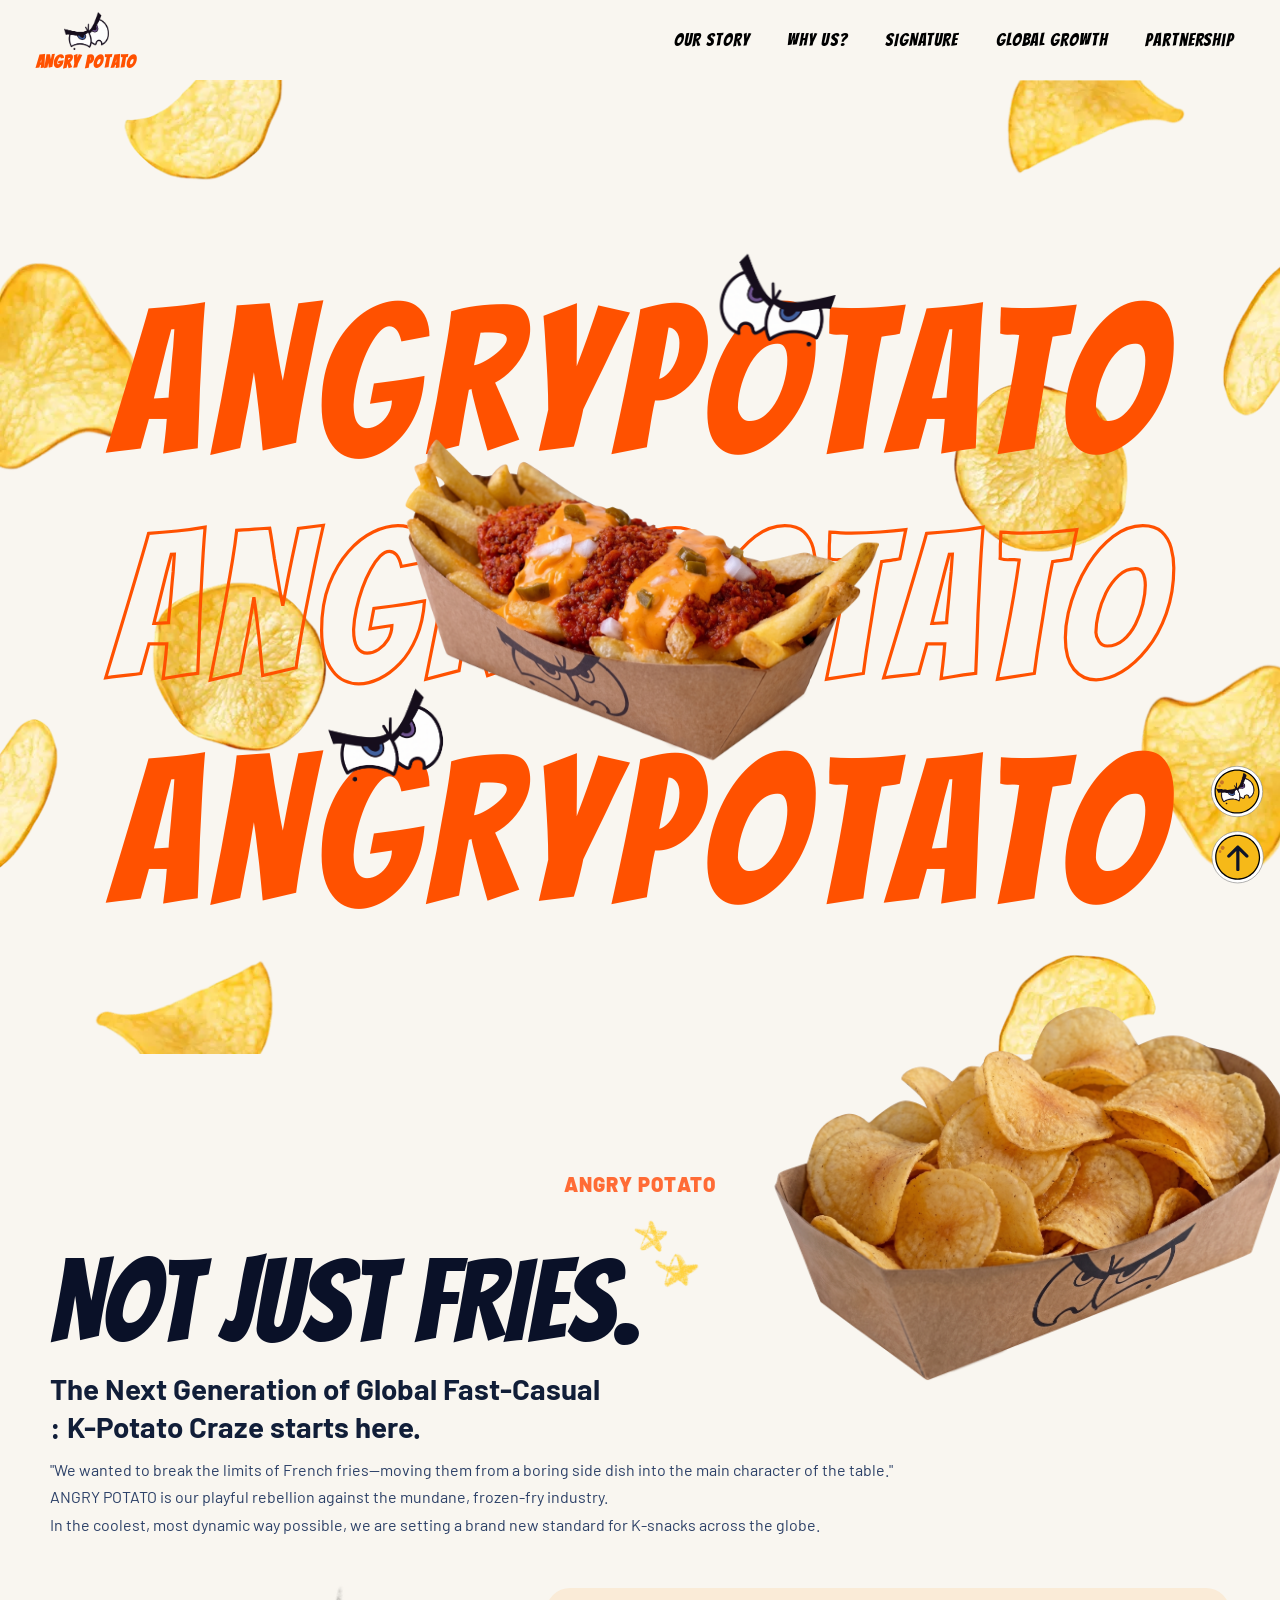
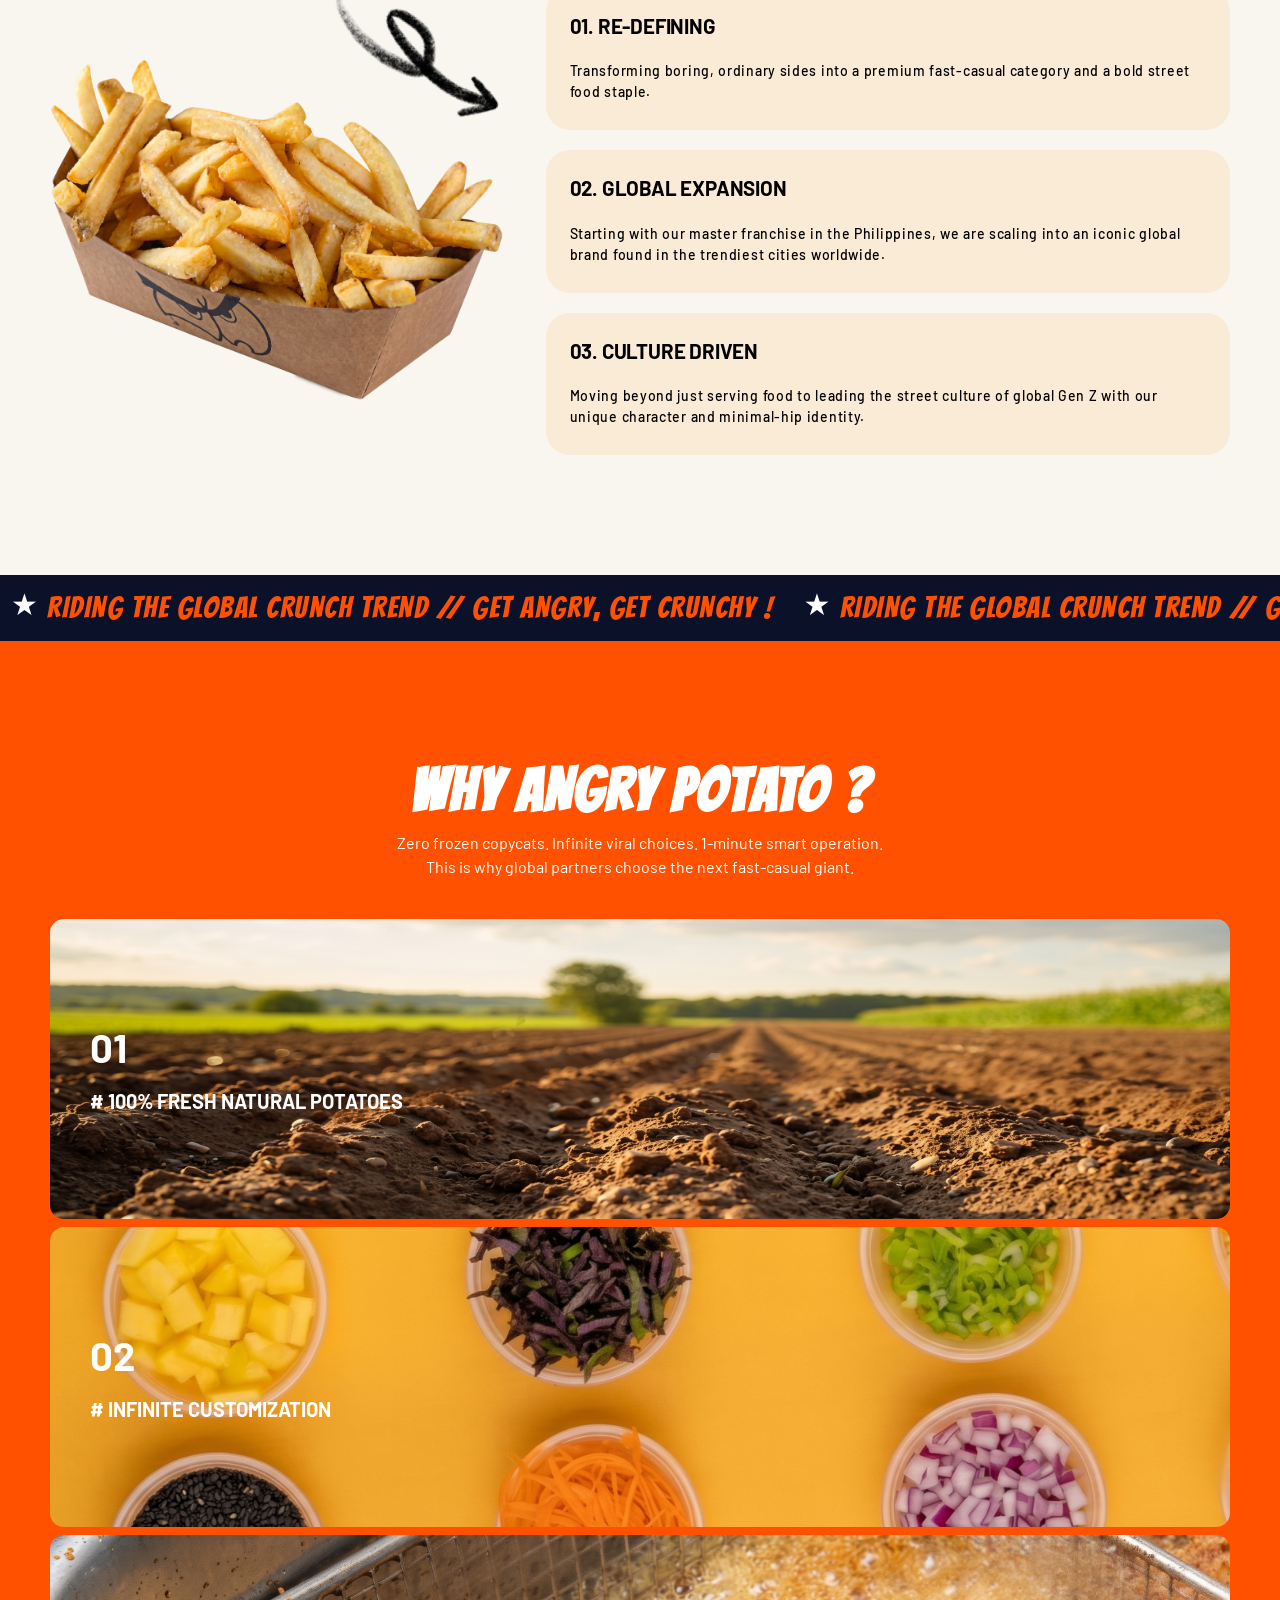
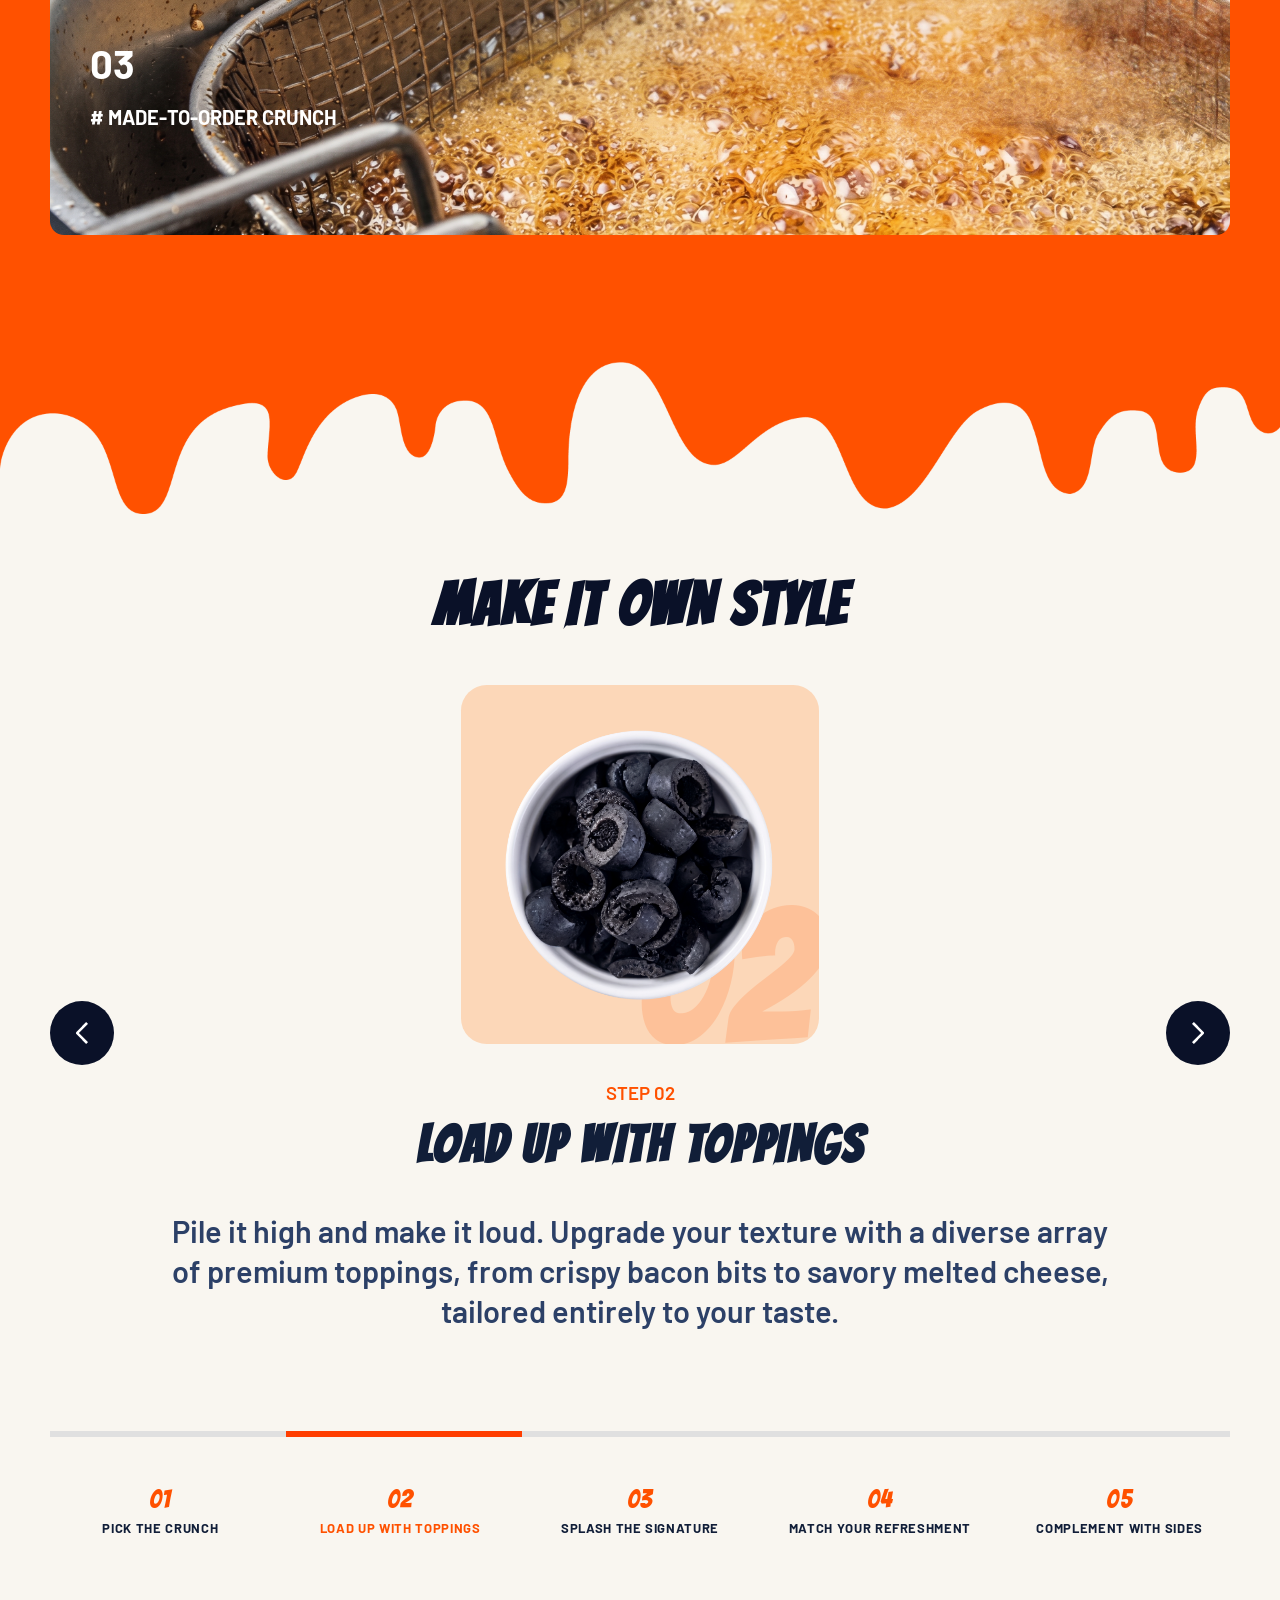
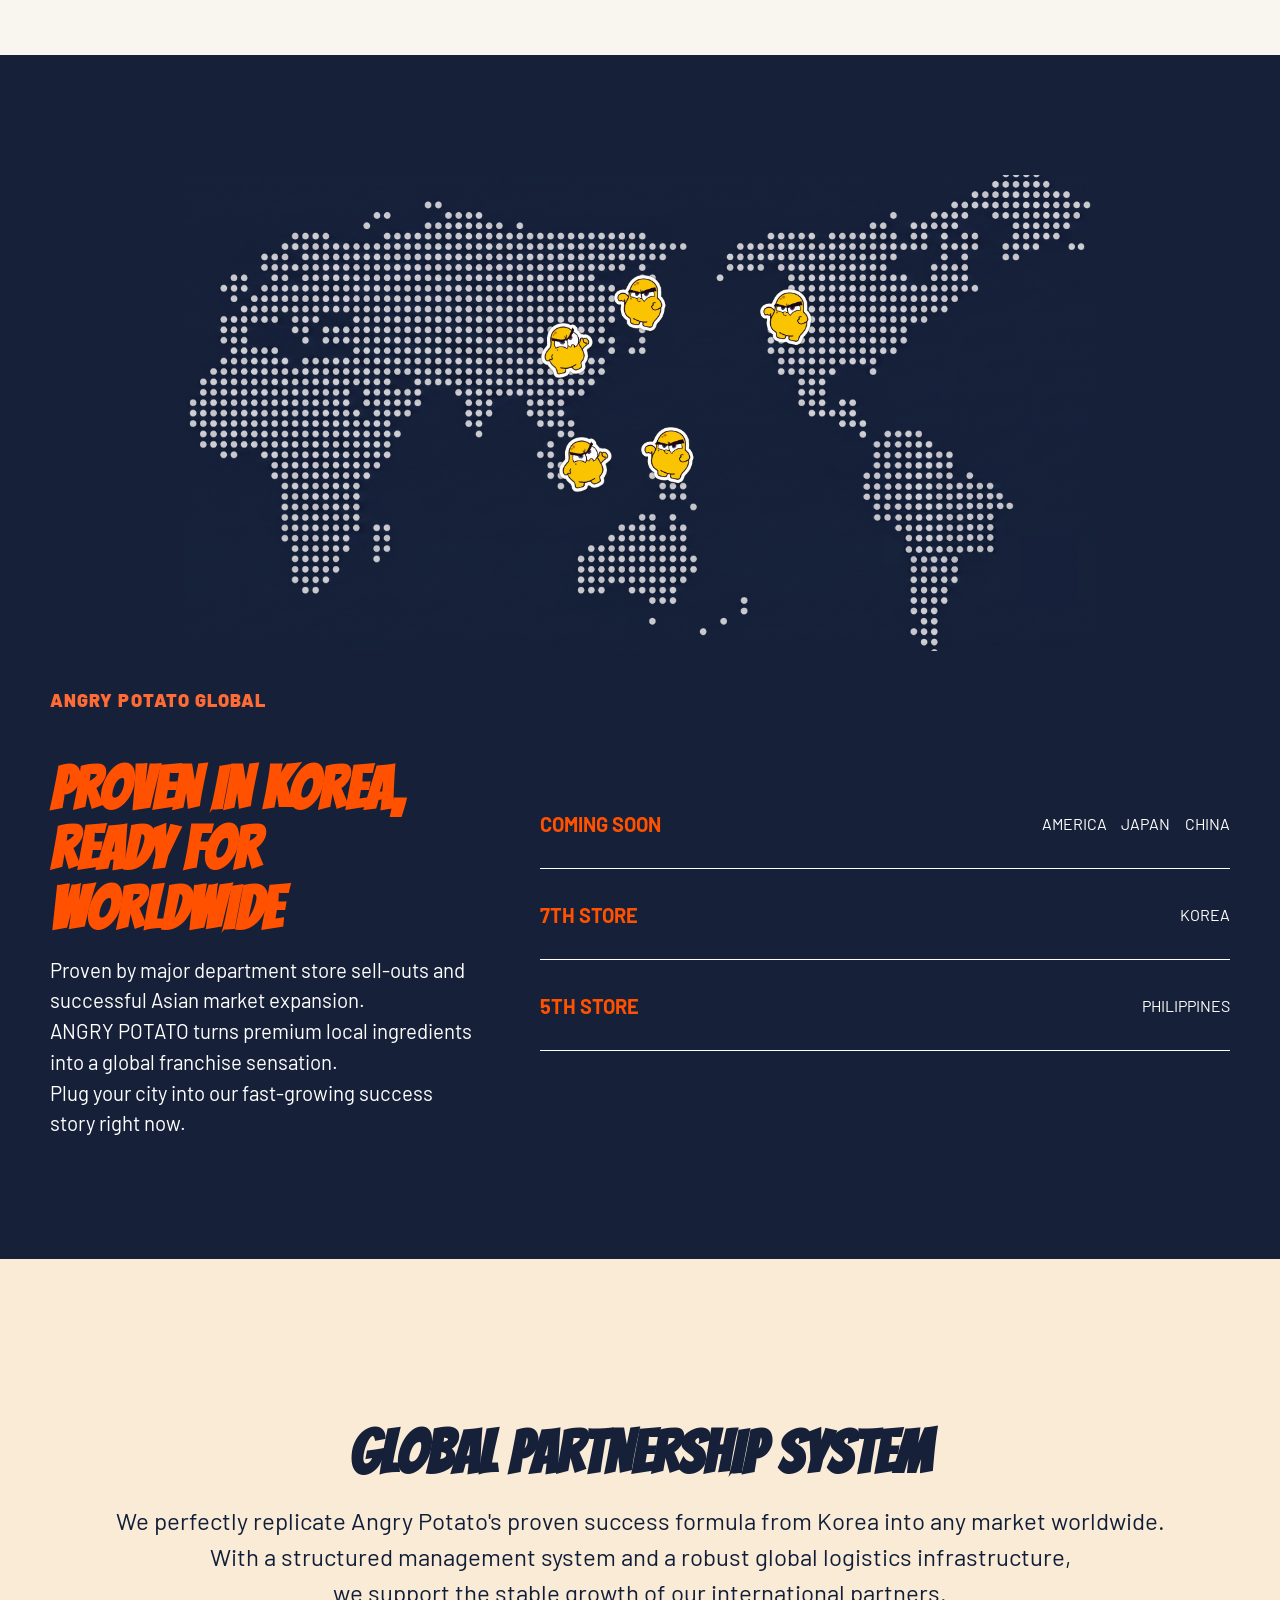
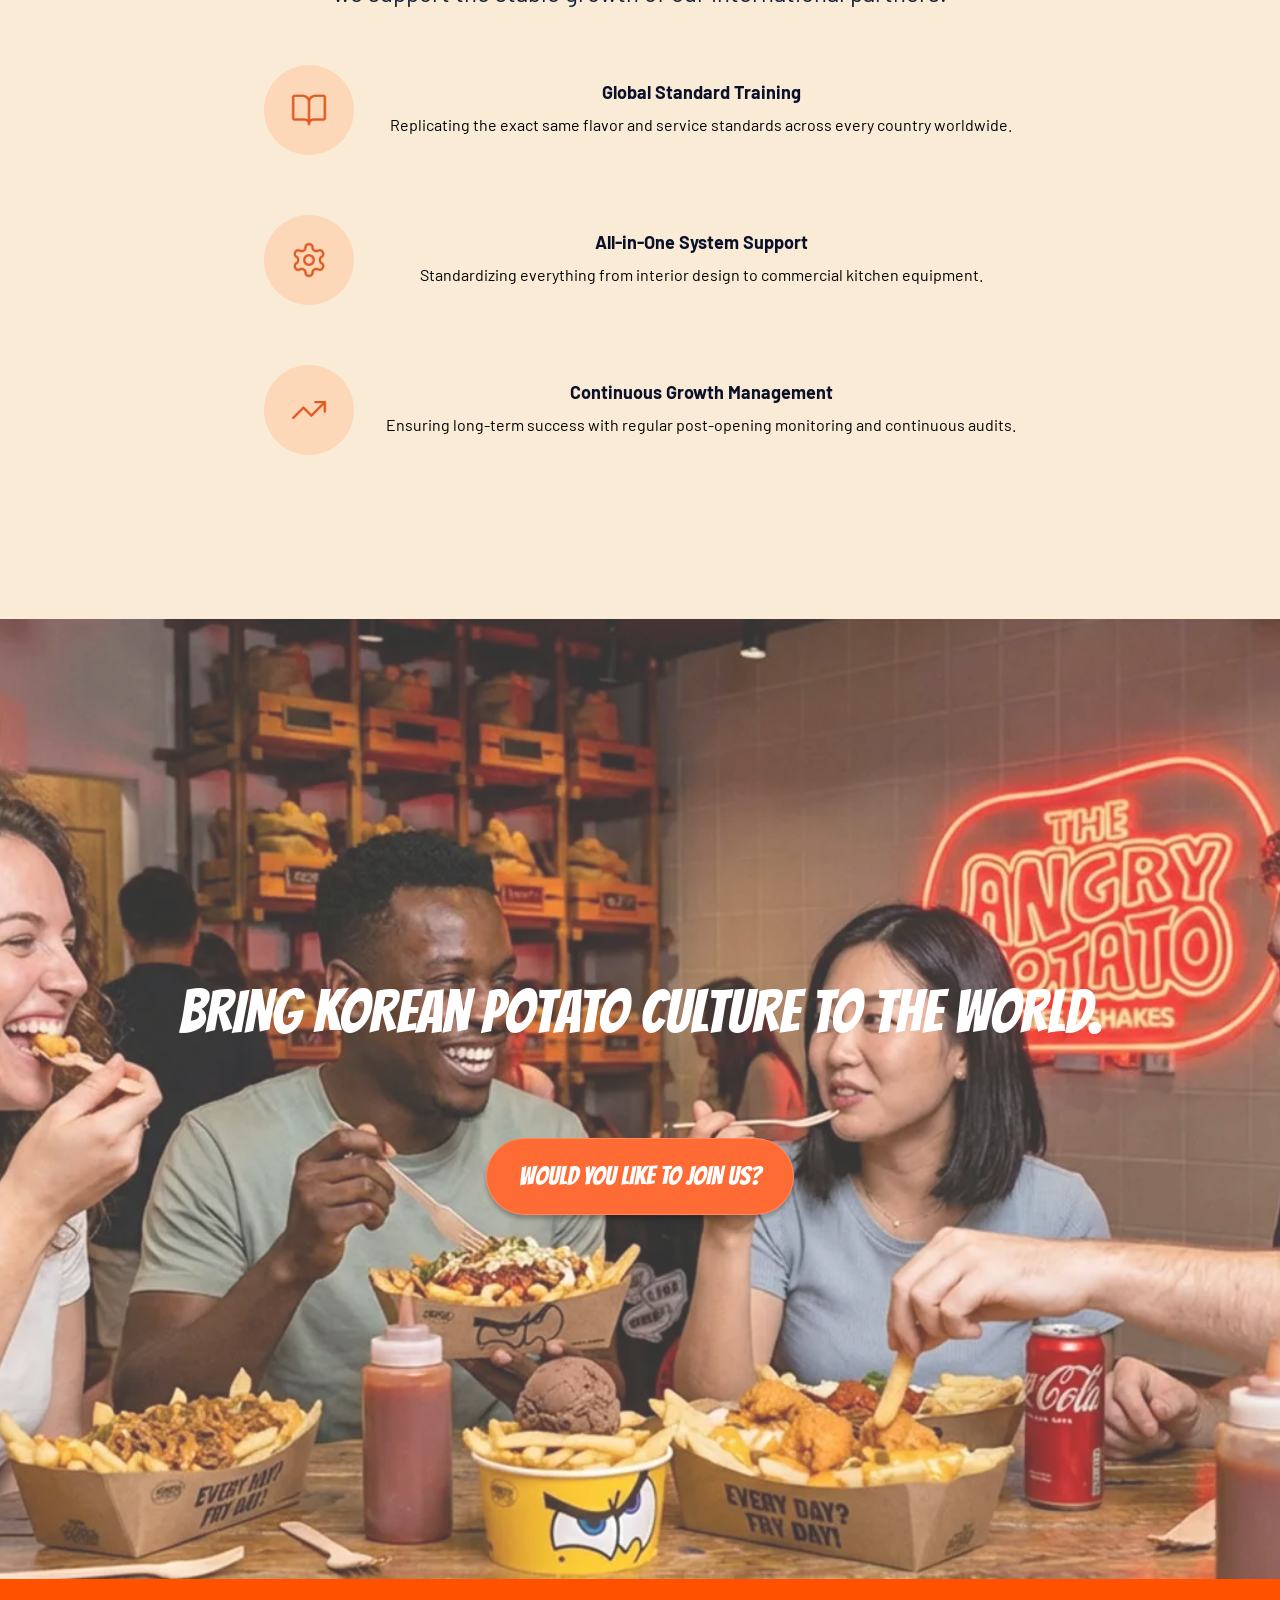
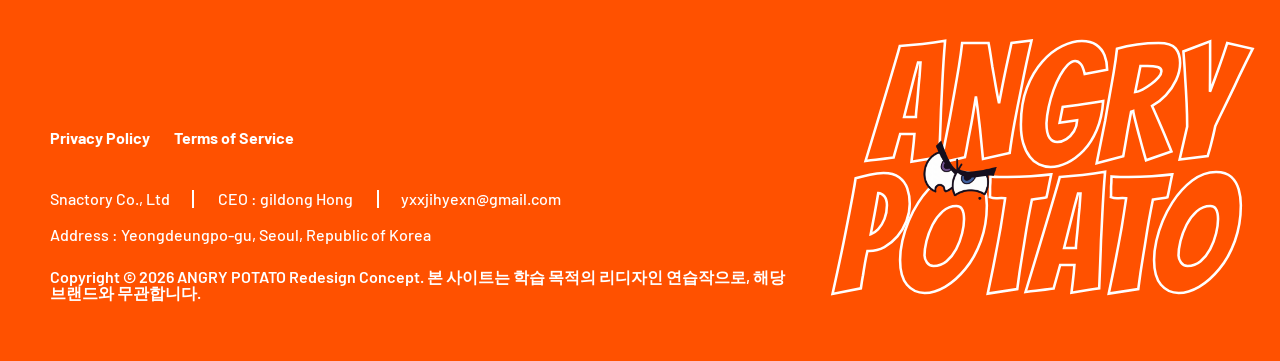
==== commit 62eced21: "Add files via upload" ====
--- a/angrypotato/index.html
+++ b/angrypotato/index.html
@@ -284,7 +284,7 @@
                     <div class="heading" data-aos="fade-up">
                         <h2>MAKE IT OWN STYLE</h2>
                     </div>
-                    <div class="signature-slider" data-aos="fade-up" data-aos-delay="150">
+                    <div class="signature-slider" data-aos="fade-up" data-aos-delay="200">
                         <!-- 이전 버튼 -->
                         <button class="slide-btn prev" aria-label="이전 슬라이드">
                             <img src="img/arrow-prev.png" alt="">
@@ -384,7 +384,7 @@
                     </div>
 
                     <!-- Step List -->
-                    <ol class="step-list" data-aos="fade-up" data-aos-delay="400">
+                    <ol class="step-list" data-aos="fade-up" data-aos-delay="300">
                         <li>
                             <span class="step-num">01</span>
                             <span class="step-title">PICK THE CRUNCH</span>
@@ -542,17 +542,15 @@
                     </button>
                     <!-- 왼쪽 -->
                     <div class="modal-left">
-                        <div class="modal-left-inner">
-                            <span class="modal-subtitle">
-                                GLOBAL FRANCHISE PARTNERSHIP
-                            </span>
-                            <h3>
-                                Bring K-Potato Culture<br>To The World.
-                            </h3>
-                            <p>
-                                Join "ANGRY POTATO" as an exclusive franchise partner and introduce Korea's next fast-casual sensation to your market.
-                            </p>
-                        </div>
+                        <span class="modal-subtitle">
+                            GLOBAL FRANCHISE PARTNERSHIP
+                        </span>
+                        <h3>
+                            Bring K-Potato Culture<br>To The World.
+                        </h3>
+                        <p>
+                            Join "ANGRY POTATO" as an exclusive franchise partner and introduce Korea's next fast-casual sensation to your market.
+                        </p>
                     </div>
                     <!-- 오른쪽 -->
                     <div class="modal-right">
@@ -888,11 +886,6 @@
         </footer>
 
         <div class="floating-menu">
-            <!-- top button -->
-            <a href="#top" class="top-btn" aria-label="맨 위로">
-                <img class="topbtn" src="img/icon-topbtn-1.svg" alt="">
-            </a>
-            
             <!-- chatbot -->
             <div class="chatbot">
                 <!-- Floating Button -->
@@ -905,8 +898,12 @@
                 <div class="chatbot-widget">
                     <img src="img/chatbot01.png" alt="ANGRY POTATO 챗봇">
                 </div>
-
             </div>
+
+            <!-- top button -->
+            <a href="#top" class="top-btn" aria-label="맨 위로">
+                <img class="topbtn" src="img/icon-topbtn-1.svg" alt="">
+            </a>
         </div>
 
         <script>
--- a/angrypotato/css/main.css
+++ b/angrypotato/css/main.css
@@ -18,6 +18,7 @@
     --color-lightgray: #E0E0E0;
 
     --color-white: #FFFFFF;
+    --color-white-80: rgba(255,255,255,.8);
     --color-black: #000000;
 
     --gradient-bg-start: rgba(255, 255, 255, 0);
@@ -39,9 +40,9 @@
     --header-height:80px;
 }
 
-/* html {
-    font-size: 100%;
-} */
+html {
+    scroll-behavior: smooth;
+}
 
 body {
     font-family: "Bangers", system-ui;
@@ -61,7 +62,7 @@
 
 /* header */
 header {
-    position: fixed;
+    position: sticky;
     top: 0;
     left: 0;
 
@@ -128,10 +129,55 @@
     letter-spacing: 0.05em;
     color: var(--color-black);
 }
-.gnb-menu li a:hover {
+.gnb-menu li a:hover,
+.gnb-menu li.active a {
     color: var(--color-orange-800);
-    transition: 0.3s;
-}
+}
+
+.quick-menu{
+    position: fixed;
+    top: 40px;
+    left: 50%;
+    transform: translateX(-50%) translateY(-20px);
+
+    display: flex;
+    gap: 60px;
+    padding: 20px 80px;
+
+    background: var(--color-white-80);
+    backdrop-filter: blur(10px);
+    border: 1px solid rgba(255,255,255,.35);
+    box-shadow: 0 8px 30px rgba(0,0,0,.08);
+    border-radius: 999px;
+
+    opacity: 0;
+    visibility: hidden;
+    transition: .1s;
+    z-index: 1000;
+}
+.quick-menu.show{
+    opacity: 1;
+    visibility: visible;
+    transform: translateX(-50%) translateY(0);
+}
+.quick-menu li{
+    display: flex;
+}
+.quick-menu li a {
+    display: block;
+
+    font-size: 26px;
+    line-height: 1;
+    letter-spacing: 0.05em;
+    color: var(--color-black);
+    white-space: nowrap;
+    padding: 8px 6px;
+}
+.quick-menu li a:hover,
+.quick-menu li.active a {
+    color: var(--color-orange-800);
+}
+
 
 .menu-btn,
 .mo-nav {
@@ -228,7 +274,8 @@
     font-size:20px;
     color: var(--color-black);
 }
-.menu-wrap a:hover{
+.menu-wrap a:hover,
+.menu-wrap li.active a {
     color:var(--color-orange-800);
 }
 
@@ -236,9 +283,18 @@
     .gnb-menu{
         gap:clamp(12px,2vw,40px);
     }
-
     .gnb-menu a{
         font-size:clamp(16px,1.4vw,26px);
+    }
+    .quick-menu {
+        gap: clamp(20px, 4vw, 60px);
+        padding: clamp(12px, 1.4vw, 20px)
+                 clamp(24px, 5vw, 80px);
+    }
+    .quick-menu li a {
+        font-size: clamp(16px, 1.8vw, 26px);
+        padding: clamp(4px, 0.6vw, 8px)
+                 clamp(4px, 0.4vw, 6px);
     }
 }
 
@@ -270,6 +326,9 @@
     }
     .gnb-menu{
         display:none;
+    }
+    .quick-menu {
+        display: none;
     }
     .menu-btn{
         display:block;
@@ -1320,6 +1379,8 @@
 
 /* global-sec */
 .global-sec {
+    /* display: flex;
+    align-items: center; */
     padding: 120px 0;
     background-color: var(--color-navy-800);
 }
@@ -1329,6 +1390,7 @@
     align-items: center;
     justify-content: center;
     gap: 10px;
+    min-height: 720px;
 }
 .global-map {
     position: relative;
@@ -1373,6 +1435,7 @@
     transform: translate(-50%, -50%);
 }
 .global-content {
+    flex: 1;
     display: flex;
     flex-direction: column;
     justify-content: space-between;
@@ -1536,7 +1599,9 @@
 .partnership-sec .inner {
     display: flex;
     flex-direction: column;
+    justify-content: center;
     gap: 120px;
+    min-height: 720px;
 }
 .partnership-sec .heading {
     display: flex;
@@ -1610,7 +1675,10 @@
 .item-content {
     display: flex;
     flex-direction: column;
+    align-items: center;
     gap: 16px;
+
+    width: 100%;
 }
 .item-content h3 {
     font-family: "Barlow", sans-serif;
@@ -1647,7 +1715,6 @@
     .partnership-list {
         flex-direction: column;
         gap: 60px;
-        max-width: 700px;
         margin: 0 auto;
     }
     .partnership-item {
@@ -1736,7 +1803,7 @@
     position: relative;
     display: flex;
     align-items: center;
-    height: 740px;
+    /* height: 740px; */
     padding: 120px 0;
     background: url(../img/cta-sec-bg.webp) no-repeat center / cover;
 }
@@ -1756,6 +1823,7 @@
     justify-content: center;
     align-items: center;
     gap: 120px;
+    min-height: 720px;
 }
 .cta-sec .inner h2 {
     font-size: clamp(30px, 4.69vw, 90px);
@@ -1775,7 +1843,10 @@
     }
 }
 .cta-btn {
-    display: block;
+    display: inline-block;
+    justify-content: center;
+    align-items: center;
+
     font-size: clamp(18px, 0.99rem + 0.83vw, 30px);
     font-weight: 400;
     color: var(--color-white);
@@ -1795,11 +1866,182 @@
     background: var(--color-orange-900);
     animation-play-state: paused;
 }
+.inquiry-modal{
+    position: fixed;
+    inset: 0;
+
+    display: flex;
+    justify-content: center;
+    align-items: center;
+
+    padding:40px;
+
+    opacity:0;
+    visibility:hidden;
+
+    transition:.35s;
+
+    z-index:9999;
+}
+/* JS에서 추가될 클래스 */
+.inquiry-modal.is-open{
+    opacity:1;
+    visibility:visible;
+}
+.modal-overlay{
+    position:absolute;
+    inset:0;
+
+    background:rgba(0,0,0,.65);
+    backdrop-filter:blur(4px);
+}
+.modal-wrap{
+    position:relative;
+    display:flex;
+
+    width: min(1400px, calc(100% - 80px));
+    /* min-height:500px; */
+
+    overflow:hidden;
+    border-radius:28px;
+    background:var(--color-white);
+
+    z-index:2;
+
+    transform:translateY(40px) scale(.96);
+    transition:.35s;
+}
+.modal-close{
+    position: absolute;
+    top: 20px;
+    right: 20px;
+}
+.inquiry-modal.is-open .modal-wrap{
+    transform:translateY(0) scale(1);
+}
+
+.modal-left{
+    flex:1;
+
+    display:flex;
+    justify-content:center;
+    align-items:center;
+
+    padding:60px;
+
+    background:
+        linear-gradient(rgba(0,0,0,.65),rgba(0,0,0,.65)),
+        url("../img/cta-sec-bg.webp") center/cover;
+
+    color:var(--color-white);
+}
+.modal-left-inner{
+    max-width:420px;
+}
+.modal-subtitle{
+    display:block;
+
+    margin-bottom:20px;
+
+    font-family: "barlow", sans-serif;
+    font-size:14px;
+    letter-spacing: 0.05em;
+
+    color:rgba(255,255,255,.75);
+}
+.modal-left h3{
+    margin-bottom:28px;
+
+    font-size: 46px;
+    letter-spacing: 0.03em;
+    /* font-size:clamp(38px,2.5vw,58px); */
+    line-height:1;
+}
+.modal-left p{
+    font-family: "barlow", sans-serif;
+    font-size:18px;
+    line-height:1.5;
+
+    color:rgba(255,255,255,.8);
+}
+
+.modal-right{
+    flex:1;
+    overflow-y:auto;
+    padding:80px 60px;
+    background:var(--color-white);
+}
+.inquiry-form{
+
+    display:flex;
+    flex-direction:column;
+    gap:24px;
+}
+.form-item{
+    display:flex;
+    flex-direction:column;
+    gap:10px;
+}
+.form-item label{
+    font-size:16px;
+    font-weight:600;
+    letter-spacing: 0.05em;
+    color:var(--color-black);
+}
+.form-item input,
+.form-item textarea{
+    width:100%;
+    padding:18px 20px;
+    border:1px solid #ddd;
+    border-radius:12px;
+
+    font-family: "barlow", sans-serif;
+    font-size:16px;
+    transition:.25s;
+}
+.form-item textarea{
+    resize:none;
+    min-height:160px;
+}
+.form-item input:focus,
+.form-item textarea:focus{
+    outline:none;
+    border-color:var(--color-orange-700);
+}
+.submit-btn{
+    margin-top:10px;
+    height:64px;
+    border:none;
+    border-radius:100px;
+    background:var(--color-orange-700);
+
+    color:#fff;
+    font-size:18px;
+    font-weight:600;
+    cursor:pointer;
+    transition:.3s;
+}
+.submit-btn:hover{
+    background:var(--color-orange-900);
+}
+.submit-btn{
+    margin-top:10px;
+    height:64px;
+    border:none;
+    border-radius:100px;
+    background:var(--color-orange-700);
+
+    color:#fff;
+    font-size:18px;
+    font-weight:600;
+    cursor:pointer;
+    transition:.3s;
+}
+.submit-btn:hover{
+    background:var(--color-orange-900);
+}
 
 @media (max-width: 1440px) {
-    .cta-sec {
-        height: clamp(500px, calc(445px + 2.78vw), 740px);
-    }
     .cta-sec .inner {
         width: min(1800px, calc(100% - 100px));
         gap: clamp(60px, calc(46.15px + 3.85vw), 120px);
@@ -1809,11 +2051,40 @@
 @media (max-width: 1024px) {
     .cta-sec {
         padding: 80px 0;}
+    .modal-wrap{
+        flex-direction:column;
+        max-height:90vh;
+        overflow-y:auto;
+        width: calc(100% - 60px);
+    }
+    .modal-left{
+        min-height:280px;
+        padding:60px 40px;
+    }
+    .modal-right{
+        padding:50px 40px;
+    }
 }
 
 @media (max-width: 767px) {
     .cta-sec .inner {
         width: min(1800px, calc(100% - 80px));
+    }
+    .inquiry-modal{
+        padding:20px;
+    }
+    .modal-wrap{
+        width: calc(100% - 32px);
+        border-radius:20px;
+    }
+    .modal-left{
+        padding:40px 24px;
+    }
+    .modal-right{
+        padding:40px 24px;
+    }
+    .modal-left h3{
+        font-size:36px;
     }
 }
 
@@ -2033,101 +2304,125 @@
 }
 
 
-/* chatbot */
+.floating-menu{
+    position: fixed;
+    right: 20px;
+    bottom: 20px;
+    z-index: 9999;
+
+    display: flex;
+    flex-direction: column;
+    align-items: center;
+    gap: 16px;
+}
+.top-btn{
+    display: block;
+}
+.topbtn{
+    display: block;
+    width: 80px;
+    height: 80px;
+}
 .chatbot{
-    position:fixed;
-    right:20px;
-    bottom:30px;
-    z-index:9999;
-}
-
-/* 버튼 */
+    position: relative;
+}
 .chatbot-btn{
-    position:relative;
-
-    display:flex;
-    justify-content:center;
-    align-items:center;
-
-    width:80px;
-    height:80px;
-    padding:0;
-
-    border:0;
-    background:none;
-    cursor:pointer;
-}
-
-/* 아이콘 */
+    position: relative;
+
+    display: flex;
+    justify-content: center;
+    align-items: center;
+
+    width: 80px;
+    height: 80px;
+    padding: 0;
+
+    border: 0;
+    background: none;
+    cursor: pointer;
+}
 .chatbot-icon{
-    position:absolute;
-    inset:0;
-
-    width:100%;
-    height:100%;
-
-    object-fit:contain;
-
-    pointer-events:none;
-
-    opacity:0;
-    transition:opacity .25s ease;
+    position: absolute;
+    inset: 0;
+
+    width: 100%;
+    height: 100%;
+
+    object-fit: contain;
+    pointer-events: none;
+
+    opacity: 0;
+    transition: opacity .25s ease;
 }
 .icon-default{
-    opacity:1;
+    opacity: 1;
 }
 .icon-hover{
-    opacity:0;
+    opacity: 0;
 }
 .chatbot-btn.is-hover .icon-default,
-.chatbot.is-open .icon-default {
-    opacity:0;
+.chatbot.is-open .icon-default{
+    opacity: 0;
 }
 .chatbot-btn.is-hover .icon-hover,
-.chatbot.is-open .icon-hover {
-    opacity:1;
-}
-
-
-/* 위젯 */
+.chatbot.is-open .icon-hover{
+    opacity: 1;
+}
 .chatbot-widget{
-    position:absolute;
+    position: absolute;
     right: 0;
     bottom: calc(100% + 16px);
 
-    width:380px;
-    max-width:calc(100vw - 40px);
-
-    opacity:0;
-    visibility:hidden;
-    pointer-events:none;
-
-    transform:translateY(20px) scale(.95);
-    transform-origin:bottom right;
+    width: 380px;
+    max-width: calc(100vw - 40px);
+
+    opacity: 0;
+    visibility: hidden;
+    pointer-events: none;
+
+    transform: translateY(20px) scale(.95);
+    transform-origin: bottom right;
 
     transition:
         opacity .3s ease,
         transform .3s ease,
         visibility .3s ease;
 }
-
 .chatbot-widget img{
-    display:block;
-    width:100%;
-    height:auto;
-}
-
-/* 열렸을 때 */
+    display: block;
+    width: 100%;
+    height: auto;
+}
 .chatbot.is-open .chatbot-widget{
-    opacity:1;
-    visibility:visible;
-    pointer-events:auto;
-    transform:translateY(0) scale(1);
-}
-
-@media (max-width: 1440px) {
-    .chatbot-btn {
+    opacity: 1;
+    visibility: visible;
+    pointer-events: auto;
+    transform: translateY(0) scale(1);
+}
+
+@media (max-width:1440px){
+    .floating-menu{
+        right: 16px;
+        bottom: 16px;
+        gap: 12px;
+    }
+    .topbtn,
+    .chatbot-btn{
         width: clamp(48px, 4.2vw, 80px);
         height: clamp(48px, 4.2vw, 80px);
     }
+    .chatbot-widget{
+        width: min(340px, calc(100vw - 32px));
+    }
+}
+
+@media (max-width:767px){
+    .floating-menu{
+        right: 12px;
+        bottom: 12px;
+        gap: 10px;
+    }
+    .chatbot-widget{
+        width: min(300px, calc(100vw - 24px));
+    }
 }
